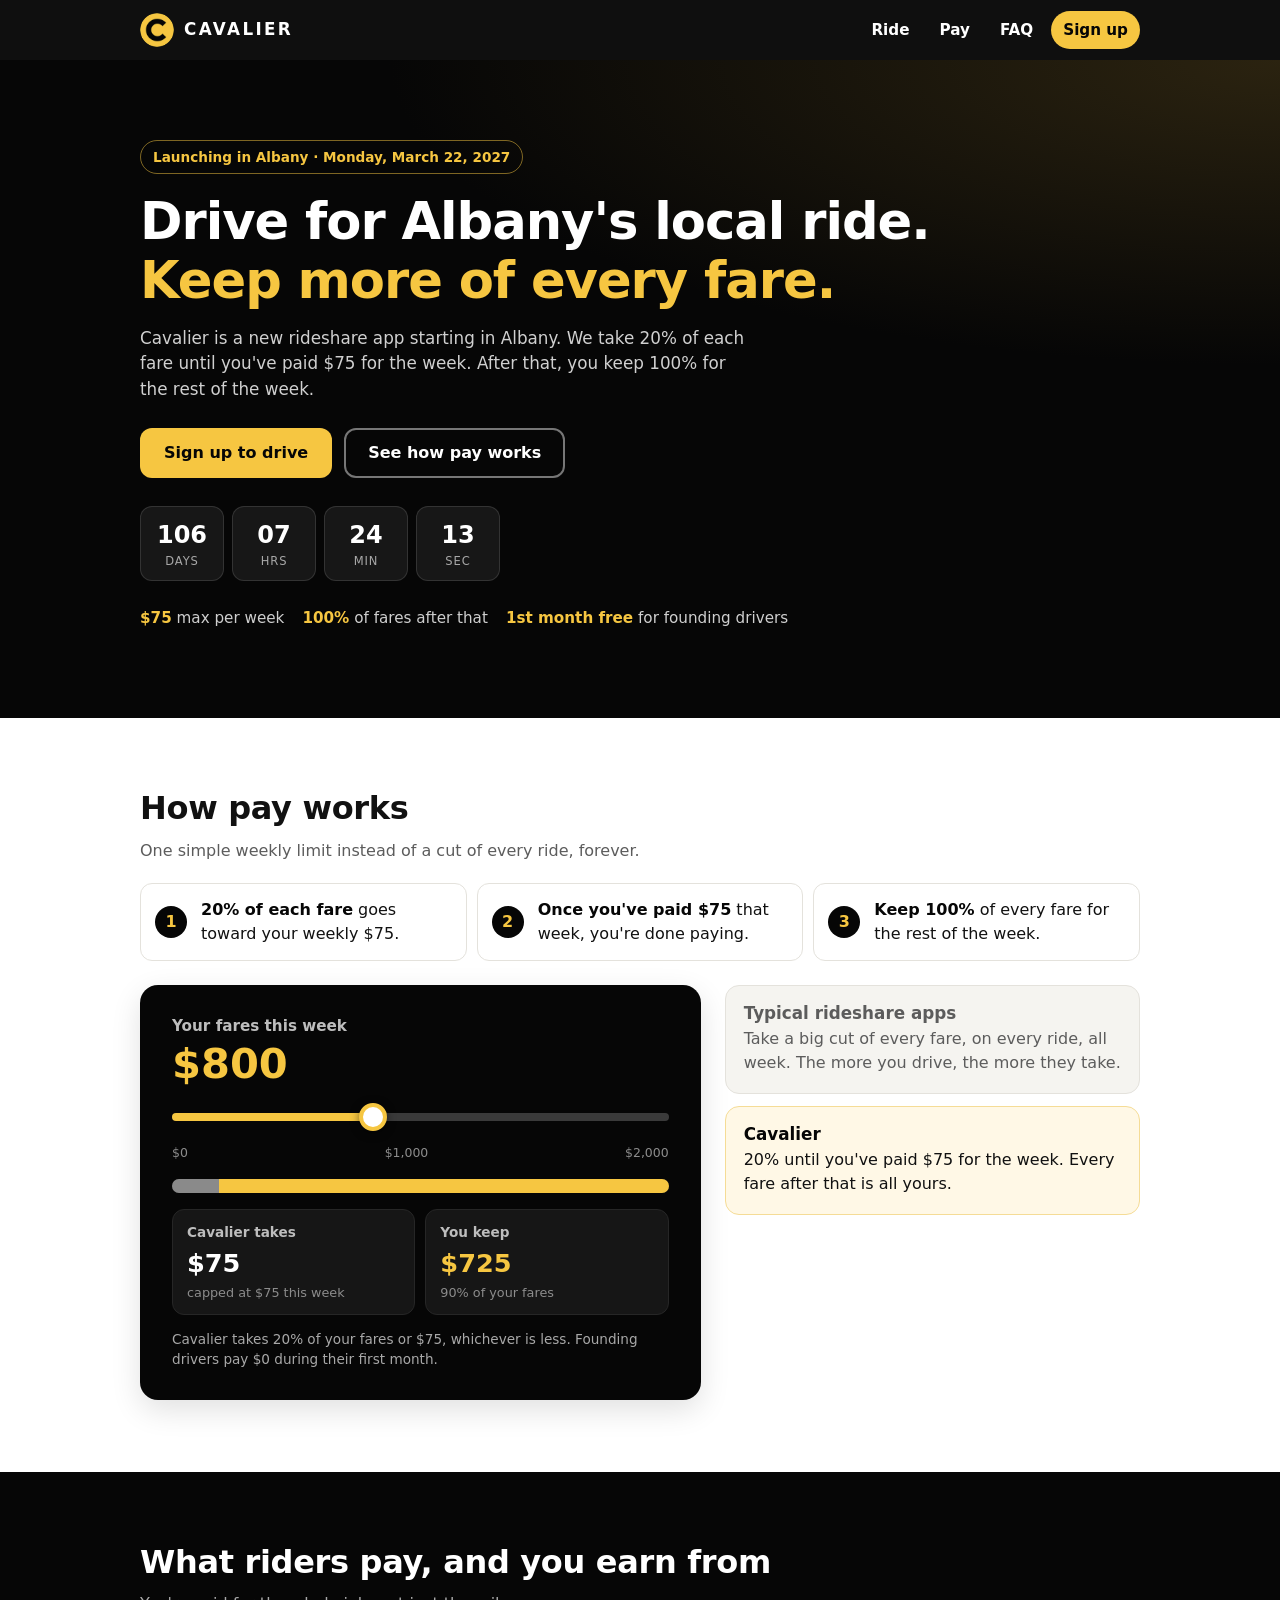
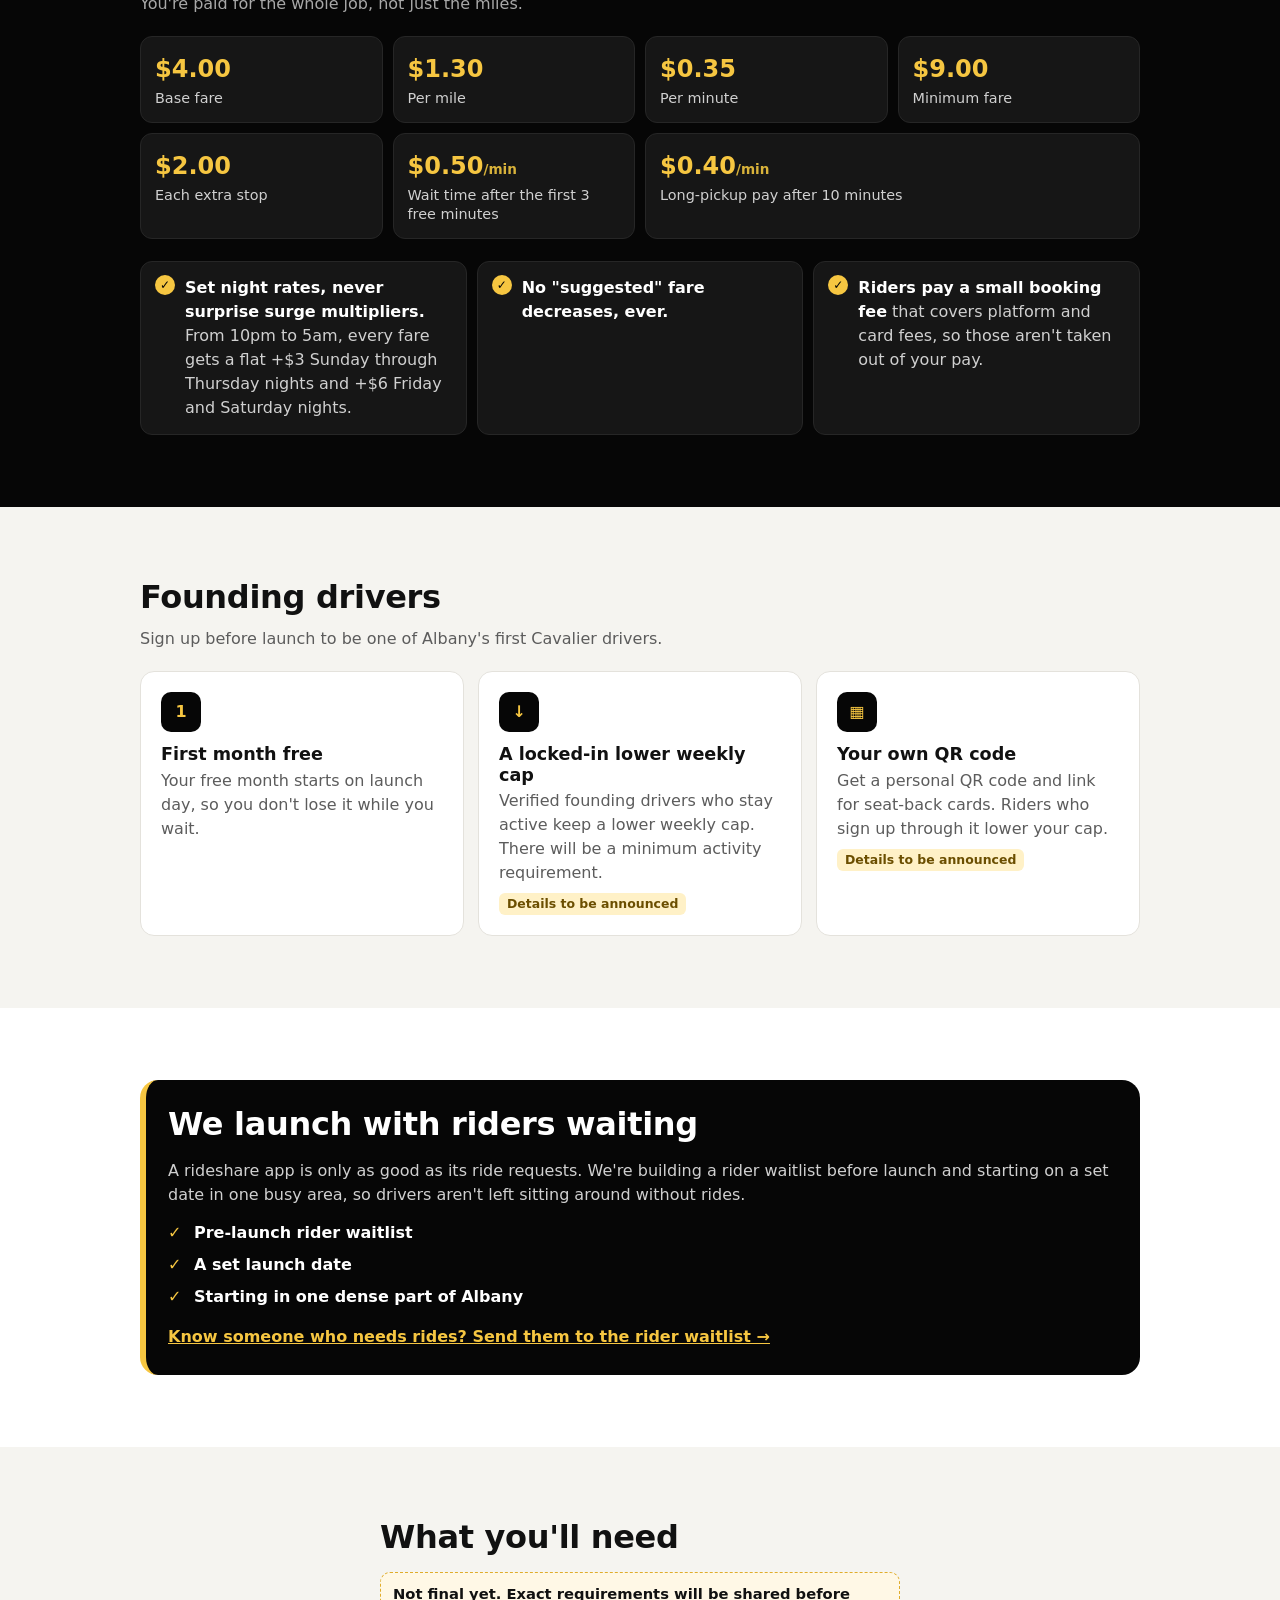
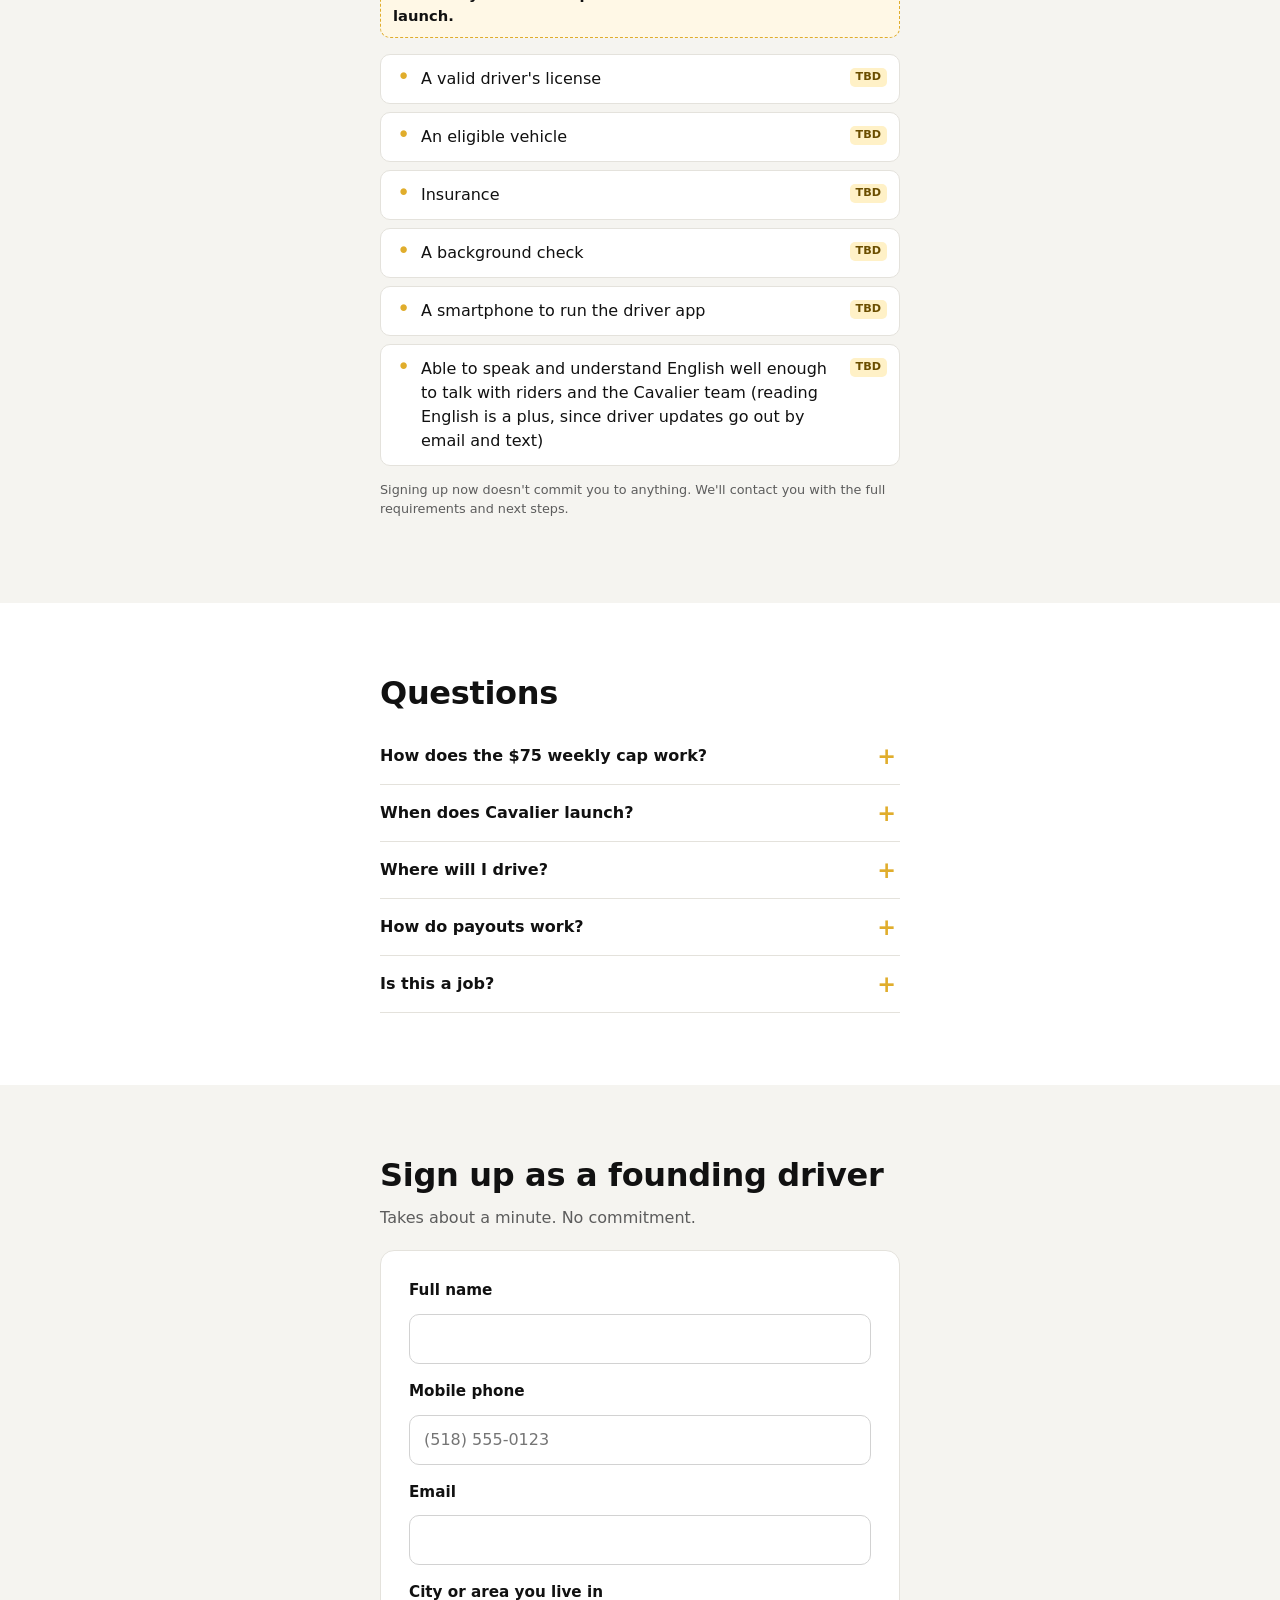
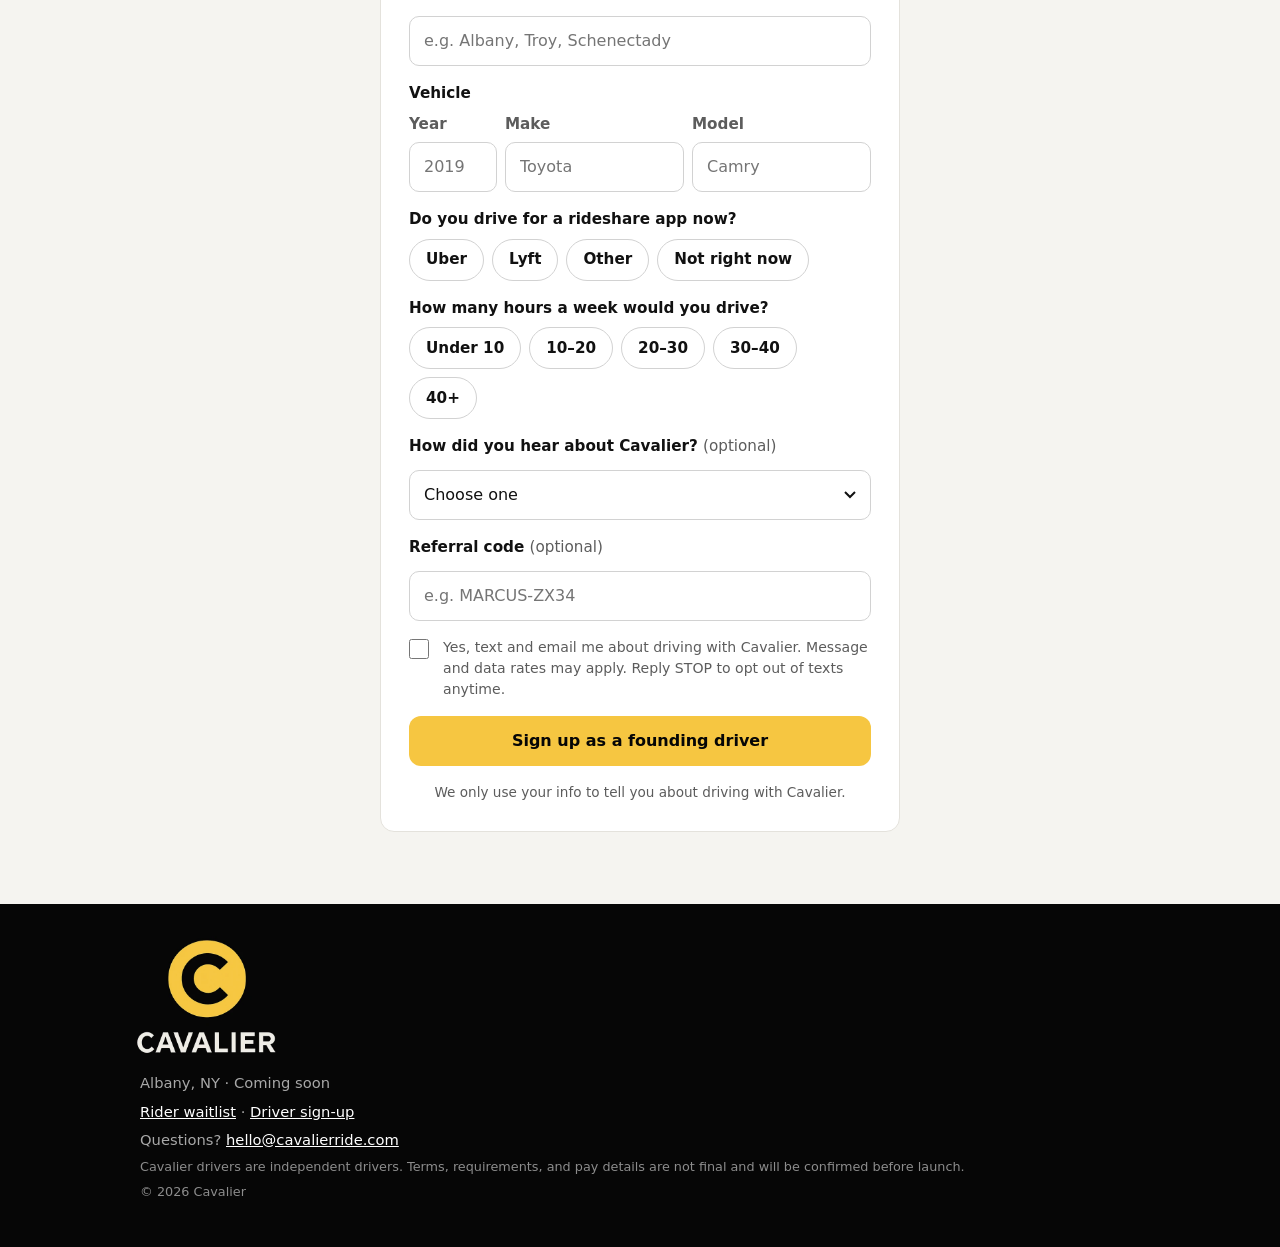
==== drive.html @ afb50284 "Add English communication requirement for drivers" ====
<!doctype html>
<html lang="en">
<head>
  <meta charset="utf-8">
  <meta name="viewport" content="width=device-width, initial-scale=1, viewport-fit=cover">
  <title>Drive for Cavalier — Albany's local ride</title>
  <meta name="description" content="Drive for Cavalier, a new local rideshare launching in Albany, NY. 20% of each fare until you've paid $75 for the week, then you keep 100%. Founding drivers get their first month free.">
  <meta name="theme-color" content="#060606">
  <meta property="og:title" content="Drive for Cavalier — keep more of every fare">
  <meta property="og:description" content="Albany's new local rideshare. 20% per fare until $75 for the week, then keep 100%. Founding drivers: first month free.">
  <meta property="og:type" content="website">
  <!-- Domain: cavalierride.com -->
  <meta property="og:image" content="https://cavalierride.com/assets/og-driver.jpg">
  <meta property="og:url" content="https://cavalierride.com/drive.html">
  <meta property="og:image:width" content="1200">
  <meta property="og:image:height" content="630">
  <meta property="og:image:alt" content="Drive for Cavalier. Keep more of every fare.">
  <meta name="twitter:card" content="summary_large_image">
  <link rel="icon" type="image/png" sizes="32x32" href="assets/favicon-32.png">
  <link rel="icon" type="image/png" sizes="192x192" href="assets/icon-192.png">
  <link rel="apple-touch-icon" sizes="180x180" href="assets/apple-touch-icon.png">
  <link rel="manifest" href="site.webmanifest">
  <link rel="stylesheet" href="css/styles.css">
</head>
<body class="driver-page">
  <header class="site-header">
    <div class="wrap header-inner">
      <a class="brand" href="#top" aria-label="Cavalier driver page, top"><img class="brand-logo" src="assets/mark-96.png" width="34" height="34" alt=""><span class="brand-name">Cavalier</span></a>
      <nav class="header-nav" aria-label="Main">
        <a href="./" class="nav-plain">Ride</a>
        <a href="#pay" class="nav-plain nav-wide">Pay</a>
        <a href="#faq" class="nav-plain nav-wide">FAQ</a>
        <a href="#signup" class="nav-cta">Sign up</a>
      </nav>
    </div>
  </header>

  <main id="top">
    <!-- HERO -->
    <section class="hero">
      <div class="wrap">
        <p class="pill" id="launch-pill">Launching in Albany, NY</p>
        <h1>Drive for Albany's local ride.<br><span class="accent">Keep more of every fare.</span></h1>
        <p class="lede">Cavalier is a new rideshare app starting in Albany. We take 20% of each fare until you've paid $75 for the week. After that, you keep 100% for the rest of the week.</p>
        <div class="hero-ctas">
          <a class="btn btn-primary" href="#signup">Sign up to drive</a>
          <a class="btn btn-ghost" href="#pay">See how pay works</a>
        </div>
        <div class="countdown" id="hero-countdown" hidden aria-live="off">
          <div><span data-cd="d">0</span><small>days</small></div>
          <div><span data-cd="h">0</span><small>hrs</small></div>
          <div><span data-cd="m">0</span><small>min</small></div>
          <div><span data-cd="s">0</span><small>sec</small></div>
        </div>
        <ul class="hero-points">
          <li><strong>$75</strong> max per week</li>
          <li><strong>100%</strong> of fares after that</li>
          <li><strong>1st month free</strong> for founding drivers</li>
        </ul>
      </div>
    </section>

    <!-- PAY -->
    <section class="section" id="pay" aria-labelledby="pay-title">
      <div class="wrap">
        <h2 id="pay-title">How pay works</h2>
        <p class="section-lede">One simple weekly limit instead of a cut of every ride, forever.</p>
        <ol class="steps">
          <li><span class="step-n">1</span><div><strong>20% of each fare</strong> goes toward your weekly $75.</div></li>
          <li><span class="step-n">2</span><div><strong>Once you've paid $75</strong> that week, you're done paying.</div></li>
          <li><span class="step-n">3</span><div><strong>Keep 100%</strong> of every fare for the rest of the week.</div></li>
        </ol>

        <div class="pay-grid">
        <div class="calc" id="calc">
          <label class="calc-label" for="calc-range">Your fares this week</label>
          <div class="calc-amount"><span id="calc-fares">$800</span></div>
          <input id="calc-range" class="calc-range" type="range" min="0" max="2000" step="25" value="800" aria-describedby="calc-out">
          <div class="calc-scale" aria-hidden="true"><span>$0</span><span>$1,000</span><span>$2,000</span></div>
          <div class="calc-bar" aria-hidden="true"><span class="calc-bar-fee" id="calc-bar-fee"></span><span class="calc-bar-keep" id="calc-bar-keep"></span></div>
          <dl class="calc-out" id="calc-out" aria-live="polite">
            <div><dt>Cavalier takes</dt><dd id="calc-fee">$75</dd><p class="calc-sub" id="calc-fee-note">capped at $75</p></div>
            <div class="calc-keep"><dt>You keep</dt><dd id="calc-keep">$725</dd><p class="calc-sub" id="calc-pct">91% of your fares</p></div>
          </dl>
          <p class="calc-note">Cavalier takes 20% of your fares or $75, whichever is less. Founding drivers pay $0 during their first month.</p>
        </div>

        <div class="contrast">
          <div class="contrast-col">
            <h3>Typical rideshare apps</h3>
            <p>Take a big cut of every fare, on every ride, all week. The more you drive, the more they take.</p>
          </div>
          <div class="contrast-col contrast-us">
            <h3>Cavalier</h3>
            <p>20% until you've paid $75 for the week. Every fare after that is all yours.</p>
          </div>
        </div>
        </div>
      </div>
    </section>

    <!-- RATE CARD -->
    <section class="section section-dark" id="rates" aria-labelledby="rates-title">
      <div class="wrap">
        <h2 id="rates-title">What riders pay, and you earn from</h2>
        <p class="section-lede">You're paid for the whole job, not just the miles.</p>
        <div class="rate-grid">
          <div class="rate"><span class="rate-val">$4.00</span><span class="rate-name">Base fare</span></div>
          <div class="rate"><span class="rate-val">$1.30</span><span class="rate-name">Per mile</span></div>
          <div class="rate"><span class="rate-val">$0.35</span><span class="rate-name">Per minute</span></div>
          <div class="rate"><span class="rate-val">$9.00</span><span class="rate-name">Minimum fare</span></div>
          <div class="rate"><span class="rate-val">$2.00</span><span class="rate-name">Each extra stop</span></div>
          <div class="rate"><span class="rate-val">$0.50<small>/min</small></span><span class="rate-name">Wait time after the first 3 free minutes</span></div>
          <div class="rate"><span class="rate-val">$0.40<small>/min</small></span><span class="rate-name">Long-pickup pay after 10 minutes</span></div>
        </div>
        <ul class="perks perks-dark">
          <li><strong>Set night rates, never surprise surge multipliers.</strong> From 10pm to 5am, every fare gets a flat +$3 Sunday through Thursday nights and +$6 Friday and Saturday nights.</li>
          <li><strong>No "suggested" fare decreases, ever.</strong></li>
          <li><strong>Riders pay a small booking fee</strong> that covers platform and card fees, so those aren't taken out of your pay.</li>
        </ul>
      </div>
    </section>

    <!-- FOUNDING DRIVERS -->
    <section class="section section-alt" id="founding" aria-labelledby="founding-title">
      <div class="wrap">
        <h2 id="founding-title">Founding drivers</h2>
        <p class="section-lede">Sign up before launch to be one of Albany's first Cavalier drivers.</p>
        <div class="cards">
          <article class="card">
            <div class="icon" aria-hidden="true">1</div>
            <h3>First month free</h3>
            <p>Your free month starts on launch day, so you don't lose it while you wait.</p>
          </article>
          <article class="card">
            <div class="icon" aria-hidden="true">↓</div>
            <h3>A locked-in lower weekly cap</h3>
            <p>Verified founding drivers who stay active keep a lower weekly cap. There will be a minimum activity requirement. <span class="tbd">Details to be announced</span></p>
          </article>
          <article class="card">
            <div class="icon" aria-hidden="true">▦</div>
            <h3>Your own QR code</h3>
            <p>Get a personal QR code and link for seat-back cards. Riders who sign up through it lower your cap. <span class="tbd">Details to be announced</span></p>
          </article>
        </div>
      </div>
    </section>

    <!-- RIDERS WAITING -->
    <section class="section" id="riders-waiting" aria-labelledby="waiting-title">
      <div class="wrap">
        <div class="promise">
          <h2 id="waiting-title">We launch with riders waiting</h2>
          <p>A rideshare app is only as good as its ride requests. We're building a rider waitlist before launch and starting on a set date in one busy area, so drivers aren't left sitting around without rides.</p>
          <ul class="promise-list">
            <li>Pre-launch rider waitlist</li>
            <li>A set launch date</li>
            <li>Starting in one dense part of Albany</li>
          </ul>
          <a class="text-link" href="./">Know someone who needs rides? Send them to the rider waitlist →</a>
        </div>
      </div>
    </section>

    <!-- REQUIREMENTS -->
    <section class="section section-alt" id="requirements" aria-labelledby="req-title">
      <div class="wrap narrow">
        <h2 id="req-title">What you'll need</h2>
        <p class="tbd-banner">Not final yet. Exact requirements will be shared before launch.</p>
        <ul class="req-list">
          <li>A valid driver's license</li>
          <li>An eligible vehicle</li>
          <li>Insurance</li>
          <li>A background check</li>
          <li>A smartphone to run the driver app</li>
          <li>Able to speak and understand English well enough to talk with riders and the Cavalier team (reading English is a plus, since driver updates go out by email and text)</li>
        </ul>
        <p class="fine">Signing up now doesn't commit you to anything. We'll contact you with the full requirements and next steps.</p>
      </div>
    </section>

    <!-- FAQ -->
    <section class="section" id="faq" aria-labelledby="faq-title">
      <div class="wrap narrow">
        <h2 id="faq-title">Questions</h2>
        <div class="faq">
          <details>
            <summary>How does the $75 weekly cap work?</summary>
            <p>Every week, 20% of each fare goes to Cavalier until the total reaches $75. After that you keep 100% of your fares for the rest of the week. If 20% of your fares comes to less than $75, you only pay that 20%. The count starts over each week.</p>
          </details>
          <details>
            <summary>When does Cavalier launch?</summary>
            <p id="faq-launch">We'll launch on a set date once the rider waitlist is ready. Everyone who signs up will hear about it first by text and email.</p>
          </details>
          <details>
            <summary>Where will I drive?</summary>
            <p>Albany first. We're starting in one dense area so riders get quick pickups and drivers stay busy, then growing from there.</p>
          </details>
          <details>
            <summary>How do payouts work?</summary>
            <p>Payouts will be weekly. Full details will be shared before launch.</p>
          </details>
          <details>
            <summary>Is this a job?</summary>
            <p>No. Cavalier drivers will be independent drivers, not employees on a schedule. The full driver terms will be shared before launch.</p>
          </details>
        </div>
      </div>
    </section>

    <!-- SIGN-UP -->
    <section class="section section-alt" id="signup" aria-labelledby="signup-title">
      <div class="wrap narrow">
        <h2 id="signup-title">Sign up as a founding driver</h2>
        <p class="section-lede">Takes about a minute. No commitment.</p>

        <div id="driver-panel">
          <form id="driver-form" class="form form-card" novalidate>
            <div class="field">
              <label for="d-name">Full name</label>
              <input id="d-name" name="name" type="text" autocomplete="name" required maxlength="80">
              <p class="error" id="d-name-err" aria-live="polite"></p>
            </div>
            <div class="field">
              <label for="d-phone">Mobile phone</label>
              <input id="d-phone" name="phone" type="tel" inputmode="tel" autocomplete="tel-national" placeholder="(518) 555-0123" required maxlength="20">
              <p class="error" id="d-phone-err" aria-live="polite"></p>
            </div>
            <div class="field">
              <label for="d-email">Email</label>
              <input id="d-email" name="email" type="email" autocomplete="email" required maxlength="120">
              <p class="error" id="d-email-err" aria-live="polite"></p>
            </div>
            <div class="field">
              <label for="d-area">City or area you live in</label>
              <input id="d-area" name="area" type="text" autocomplete="address-level2" placeholder="e.g. Albany, Troy, Schenectady" required maxlength="60">
              <p class="error" id="d-area-err" aria-live="polite"></p>
            </div>
            <fieldset class="field">
              <legend>Vehicle</legend>
              <div class="vehicle-row">
                <div><label class="sub-label" for="d-year">Year</label><input id="d-year" name="vehicleYear" type="number" inputmode="numeric" placeholder="2019" required></div>
                <div><label class="sub-label" for="d-make">Make</label><input id="d-make" name="vehicleMake" type="text" placeholder="Toyota" required maxlength="30"></div>
                <div><label class="sub-label" for="d-model">Model</label><input id="d-model" name="vehicleModel" type="text" placeholder="Camry" required maxlength="40"></div>
              </div>
              <p class="error" id="d-year-err" aria-live="polite"></p>
              <p class="error" id="d-make-err" aria-live="polite"></p>
              <p class="error" id="d-model-err" aria-live="polite"></p>
            </fieldset>
            <fieldset class="field">
              <legend>Do you drive for a rideshare app now?</legend>
              <div class="chips">
                <label class="chip"><input type="checkbox" name="currentlyDrives" value="Uber"><span>Uber</span></label>
                <label class="chip"><input type="checkbox" name="currentlyDrives" value="Lyft"><span>Lyft</span></label>
                <label class="chip"><input type="checkbox" name="currentlyDrives" value="Other"><span>Other</span></label>
                <label class="chip"><input type="checkbox" name="currentlyDrives" value="None"><span>Not right now</span></label>
              </div>
              <p class="error" id="d-drives-err" aria-live="polite"></p>
            </fieldset>
            <fieldset class="field">
              <legend>How many hours a week would you drive?</legend>
              <div class="chips">
                <label class="chip"><input type="radio" name="hoursPerWeek" value="Under 10"><span>Under 10</span></label>
                <label class="chip"><input type="radio" name="hoursPerWeek" value="10-20"><span>10–20</span></label>
                <label class="chip"><input type="radio" name="hoursPerWeek" value="20-30"><span>20–30</span></label>
                <label class="chip"><input type="radio" name="hoursPerWeek" value="30-40"><span>30–40</span></label>
                <label class="chip"><input type="radio" name="hoursPerWeek" value="40+"><span>40+</span></label>
              </div>
              <p class="error" id="d-hours-err" aria-live="polite"></p>
            </fieldset>
            <div class="field">
              <label for="d-heard">How did you hear about Cavalier? <span class="opt">(optional)</span></label>
              <select id="d-heard" name="heardAbout">
                <option value="">Choose one</option>
                <option>Facebook group</option>
                <option>Facebook post or ad</option>
                <option>Another driver</option>
                <option>Friend or family</option>
                <option>Flyer or seat-back card</option>
                <option>Other</option>
              </select>
            </div>
            <div class="field">
              <label for="d-ref">Referral code <span class="opt">(optional)</span></label>
              <input id="d-ref" name="refCode" type="text" autocapitalize="characters" autocomplete="off" placeholder="e.g. MARCUS-ZX34" maxlength="20">
            </div>
            <div class="check">
              <input id="d-optin" name="optIn" type="checkbox">
              <label for="d-optin">Yes, text and email me about driving with Cavalier. Message and data rates may apply. Reply STOP to opt out of texts anytime.</label>
            </div>
            <div class="hp" aria-hidden="true"><label for="d-web">Leave blank</label><input id="d-web" name="website" type="text" tabindex="-1" autocomplete="off"></div>
            <button class="btn btn-primary btn-block" type="submit">Sign up as a founding driver</button>
            <p class="form-status" aria-live="polite"></p>
            <p class="privacy">We only use your info to tell you about driving with Cavalier.</p>
          </form>
        </div>

        <!-- THANK YOU -->
        <div id="thanks" class="thanks" hidden tabindex="-1" aria-live="polite">
          <div class="check-badge" aria-hidden="true">✓</div>
          <h3 id="thanks-title">You're on the list!</h3>
          <p id="thanks-msg"></p>
          <div class="countdown countdown-lg" id="thanks-countdown" hidden>
            <div><span data-cd="d">0</span><small>days</small></div>
            <div><span data-cd="h">0</span><small>hrs</small></div>
            <div><span data-cd="m">0</span><small>min</small></div>
            <div><span data-cd="s">0</span><small>sec</small></div>
          </div>
          <p class="launch-line" id="thanks-launch"></p>
          <div class="store-btns" id="store-btns" hidden></div>

          <div class="referral" id="referral">
            <h4>Your rider referral code</h4>
            <p class="ref-code" id="my-ref-code"></p>
            <div class="qr" id="qr" role="img" aria-label="QR code for your referral link"></div>
            <div class="ref-link-row">
              <input id="my-ref-link" type="text" readonly aria-label="Your referral link">
              <button class="btn btn-small" type="button" id="copy-link">Copy</button>
            </div>
            <div class="ref-actions">
              <button class="btn btn-ghost btn-small" type="button" id="share-link">Share</button>
              <a class="btn btn-ghost btn-small" id="download-qr" download="cavalier-referral-qr.svg">Download QR</a>
            </div>
            <a class="btn btn-primary btn-small print-cards-btn" id="print-cards" href="print.html">Print seat-back cards</a>
            <p class="fine">Riders who join the waitlist with your link or QR code are credited to you. This is the code for your seat-back card. Use <strong>Print seat-back cards</strong> to make print-ready cards with your QR code, or screenshot this and save your link.</p>
            <p class="fine"><button class="btn-inline" type="button" id="share-driver">Know another driver? Share this page with them.</button></p>
          </div>

          <button class="btn btn-link" type="button" id="another">Sign up another driver</button>
        </div>
      </div>
    </section>
  </main>

  <footer class="site-footer">
    <div class="wrap">
      <img class="footer-logo" src="assets/cavalier-logo-452.webp" width="150" height="123" alt="Cavalier" loading="lazy">
      <p>Albany, NY · Coming soon</p>
      <p><a href="./">Rider waitlist</a> · <a href="#signup">Driver sign-up</a></p>
      <p id="footer-contact" hidden></p>
      <p class="fine">Cavalier drivers are independent drivers. Terms, requirements, and pay details are not final and will be confirmed before launch.</p>
      <p class="fine">© <span id="year"></span> Cavalier</p>
    </div>
  </footer>

  <script src="js/config.js"></script>
  <script src="js/vendor/qrcode.js"></script>
  <script src="js/driver.js"></script>
</body>
</html>
---- css/styles.css ----
:root{
  --black:#060606; --black-2:#161616; --ink:#111111; --muted:#5c5c5c;
  --gold:#f6c641; --gold-2:#e0ad2c; --bg:#ffffff; --bg-alt:#f5f4f0;
  --line:#e4e2dc; --err:#b42318; --ok:#1a7f4b; --radius:14px;
  --shadow:0 10px 30px rgba(0,0,0,.12);
  --font:system-ui,-apple-system,"Segoe UI",Roboto,"Helvetica Neue",Arial,sans-serif;
}
*{box-sizing:border-box}
[hidden]{display:none!important}
section[id],#thanks{scroll-margin-top:72px}
html{scroll-behavior:smooth;scroll-padding-top:76px;-webkit-text-size-adjust:100%}
body{margin:0;font-family:var(--font);color:var(--ink);background:var(--bg);line-height:1.5;font-size:16px}
img,svg{max-width:100%;display:block}
.wrap{width:100%;max-width:1040px;margin:0 auto;padding:0 20px}
.narrow{max-width:560px}
h1,h2,h3,h4{line-height:1.15;margin:0 0 .5em}
h2{font-size:1.6rem;letter-spacing:-.01em}
a{color:inherit}
:focus-visible{outline:3px solid var(--gold);outline-offset:2px;border-radius:6px}

/* Header */
.site-header{position:sticky;top:0;z-index:10;background:rgba(6,6,6,.96);backdrop-filter:saturate(1.4) blur(8px);color:#fff}
.header-inner{display:flex;align-items:center;justify-content:space-between;height:60px}
.brand{display:inline-flex;align-items:center;gap:10px;font-weight:800;font-size:1.2rem;text-decoration:none;letter-spacing:.01em}
.brand-logo{width:34px;height:34px;border-radius:50%}
.brand-name{text-transform:uppercase;letter-spacing:.14em;font-size:1.05rem}
.header-nav{display:flex;gap:6px}
.header-nav a{text-decoration:none;padding:8px 12px;border-radius:999px;font-weight:600;font-size:.95rem}
.nav-cta{background:var(--gold);color:var(--black)}

/* Hero */
.hero{background:radial-gradient(120% 80% at 100% 0%,#2b2310 0%,var(--black) 58%);color:#fff;padding:48px 0 56px}
.pill{display:inline-block;margin:0 0 18px;padding:6px 12px;border:1px solid rgba(246,198,65,.5);color:var(--gold);border-radius:999px;font-size:.85rem;font-weight:600}
.hero h1{font-size:2.15rem;letter-spacing:-.02em;margin-bottom:16px}
.accent{color:var(--gold)}
.hero-savings{color:var(--gold);font-weight:700;font-size:1.2rem;margin:-6px 0 14px}
@media (min-width:720px){.hero-savings{font-size:1.45rem}}
.lede{color:#d0d0d0;font-size:1.05rem;max-width:36em;margin:0 0 26px}
.hero-ctas{display:flex;flex-direction:column;gap:12px}

/* Buttons */
.btn{display:inline-flex;align-items:center;justify-content:center;gap:8px;min-height:50px;padding:0 22px;border-radius:12px;border:2px solid transparent;font:inherit;font-weight:700;font-size:1rem;text-decoration:none;cursor:pointer;transition:transform .05s,background .15s}
.btn:active{transform:translateY(1px)}
.btn-primary{background:var(--gold);color:var(--black)}
.btn-primary:hover{background:var(--gold-2)}
.btn-primary[disabled]{opacity:.6;cursor:wait}
.btn-ghost{background:transparent;border-color:currentColor;color:inherit}
.hero .btn-ghost{color:#fff;border-color:rgba(255,255,255,.45)}
.btn-block{width:100%}
.btn-small{min-height:42px;padding:0 16px;font-size:.95rem}
.btn-link{background:none;border:0;color:var(--muted);text-decoration:underline;font-weight:600;margin-top:18px;min-height:44px}

/* Countdown */
.countdown{display:grid;grid-template-columns:repeat(4,1fr);gap:8px;margin-top:28px;max-width:360px}
.countdown div{background:rgba(255,255,255,.07);border:1px solid rgba(255,255,255,.12);border-radius:12px;padding:10px 4px;text-align:center}
.countdown span{display:block;font-size:1.5rem;font-weight:800;font-variant-numeric:tabular-nums}
.countdown small{display:block;color:#a8a8a8;font-size:.72rem;text-transform:uppercase;letter-spacing:.08em}
.countdown-lg{margin:20px auto 6px}
.countdown-lg div{background:var(--black);border-color:var(--black)}
.countdown-lg span{color:var(--gold)}

/* Sections */
.section{padding:48px 0}
.section-alt{background:var(--bg-alt)}
.section-lede{color:var(--muted);margin:-4px 0 20px}
.cards{display:grid;gap:14px;margin-top:20px}
.card{background:#fff;border:1px solid var(--line);border-radius:var(--radius);padding:20px}
.card h3{font-size:1.1rem;margin-bottom:4px}
.card p{margin:0;color:var(--muted)}
.icon{width:40px;height:40px;border-radius:10px;background:var(--black);color:var(--gold);display:grid;place-items:center;font-weight:800;margin-bottom:12px}
.perks{list-style:none;padding:0;margin:0 0 24px;display:grid;gap:10px}
.perks li{position:relative;background:#fff;border:1px solid var(--line);border-radius:12px;padding:14px 14px 14px 44px}
.perks li::before{content:"✓";position:absolute;left:14px;top:13px;width:20px;height:20px;border-radius:50%;background:var(--gold);color:var(--black);font-weight:800;font-size:.75rem;display:grid;place-items:center}
.perks strong{color:var(--black)}

/* Tabs */
.tabs{display:grid;grid-template-columns:1fr 1fr;background:var(--bg-alt);border-radius:12px;padding:4px;margin:16px 0 18px}
.tabs button{font:inherit;font-weight:700;border:0;background:transparent;color:var(--muted);min-height:46px;border-radius:9px;cursor:pointer}
.tabs button[aria-selected="true"]{background:var(--black);color:#fff;box-shadow:var(--shadow)}
.ref-note{background:#fff8e6;border:1px solid #f5dc96;border-radius:10px;padding:10px 12px;font-size:.92rem;margin:0 0 14px}

/* Forms */
.form{display:grid;gap:16px}
.field{display:grid;gap:6px;border:0;margin:0;padding:0;min-width:0}
.field label,.field legend{font-weight:600;font-size:.95rem;padding:0;margin-bottom:6px}
.field legend{margin-bottom:8px}
.opt{color:var(--muted);font-weight:400}
input[type=text],input[type=tel],input[type=email],input[type=number]{width:100%;min-height:50px;padding:12px 14px;font:inherit;font-size:16px;color:var(--ink);background:#fff;border:1.5px solid #d2d2d2;border-radius:10px;-webkit-appearance:none;appearance:none}
input[type=number]{-moz-appearance:textfield}
input::-webkit-outer-spin-button,input::-webkit-inner-spin-button{-webkit-appearance:none;margin:0}
input:focus{border-color:var(--black);outline:none;box-shadow:0 0 0 3px rgba(246,198,65,.45)}
input[aria-invalid="true"]{border-color:var(--err)}
.error{margin:0;color:var(--err);font-size:.85rem;min-height:0}
.error:empty{display:none}
.check{display:grid;grid-template-columns:24px 1fr;gap:10px;align-items:start;font-size:.88rem;color:var(--muted)}
.check input{width:20px;height:20px;margin:2px 0 0;accent-color:var(--black)}
.chips{display:flex;flex-wrap:wrap;gap:8px}
.chip{position:relative;cursor:pointer;margin:0!important}
.chip input{position:absolute;opacity:0;width:1px;height:1px}
.chip span{display:inline-flex;align-items:center;min-height:42px;padding:0 16px;border:1.5px solid #d2d2d2;border-radius:999px;font-weight:600;font-size:.95rem;background:#fff}
.chip input:checked+span{background:var(--black);border-color:var(--black);color:#fff}
.chip input:focus-visible+span{outline:3px solid var(--gold);outline-offset:2px}
.hp{position:absolute;left:-9999px;width:1px;height:1px;overflow:hidden}
.form-status{margin:0;font-size:.9rem;color:var(--err);text-align:center}
.form-status:empty{display:none}
.privacy{margin:0;text-align:center;color:var(--muted);font-size:.85rem}

/* Thank you */
.thanks{text-align:center;background:#fff;border:1px solid var(--line);border-radius:var(--radius);box-shadow:var(--shadow);padding:28px 20px;outline:none}
.check-badge{width:56px;height:56px;border-radius:50%;background:var(--gold);color:var(--black);font-size:1.7rem;font-weight:800;display:grid;place-items:center;margin:0 auto 14px}
.thanks h3{font-size:1.45rem}
.thanks p{color:var(--muted);margin:0 0 6px}
.launch-line{font-weight:600;color:var(--black)!important}
.launch-line:empty{display:none}
.store-btns{display:grid;gap:10px;margin-top:18px}
.store-btns .btn{background:var(--black);color:#fff}
.referral{margin-top:22px;padding-top:22px;border-top:1px dashed var(--line)}
.referral h4{font-size:1rem;color:var(--muted);font-weight:600;margin-bottom:4px}
.ref-code{font-size:1.6rem;font-weight:800;letter-spacing:.06em;color:var(--black)!important;font-variant-numeric:tabular-nums;margin-bottom:12px!important}
.qr{width:200px;height:200px;margin:0 auto 14px;padding:10px;background:#fff;border:1px solid var(--line);border-radius:12px}
.qr svg{width:100%;height:100%}
.ref-link-row{display:grid;grid-template-columns:1fr auto;gap:8px}
.ref-link-row input{min-height:42px;font-size:14px;padding:8px 10px;color:var(--muted)}
.ref-link-row .btn{background:var(--black);color:#fff}
.ref-actions{display:flex;gap:8px;justify-content:center;margin-top:10px;color:var(--black)}
.fine{font-size:.8rem;color:var(--muted)}
.print-cards-btn{margin-top:10px}
.referral .fine{margin-top:12px}

/* Footer */
.site-footer{background:var(--black);color:#a8a8a8;padding:32px 0 40px;font-size:.92rem}
.site-footer p{margin:0 0 6px}
.footer-logo{width:150px;height:auto;margin:0 0 14px -8px}
.site-footer a{color:#fff}

/* Larger screens */
@media (min-width:720px){
  .hero{padding:80px 0 88px}
  .hero h1{font-size:3.2rem}
  .hero-ctas{flex-direction:row}
  .cards{grid-template-columns:repeat(3,1fr)}
  .perks{grid-template-columns:1fr 1fr}
  .section{padding:72px 0}
  h2{font-size:2rem}
  .store-btns{grid-template-columns:1fr 1fr}
}
@media (prefers-reduced-motion:reduce){html{scroll-behavior:auto}*{transition:none!important}}
.site-footer .fine{color:#8c8c8c}

/* ===== Driver page (drive.html) — new classes only; rider page unaffected ===== */
.nav-plain{color:#fff}
.nav-wide{display:none}
.hero-points{list-style:none;padding:0;margin:26px 0 0;display:flex;flex-wrap:wrap;gap:8px 18px;color:#cfcfcf;font-size:.95rem}
.hero-points strong{color:var(--gold)}
.steps{list-style:none;padding:0;margin:0 0 24px;display:grid;gap:10px}
.steps li{display:flex;gap:14px;align-items:center;background:#fff;border:1px solid var(--line);border-radius:12px;padding:14px}
.step-n{flex:none;width:32px;height:32px;border-radius:50%;background:var(--black);color:var(--gold);font-weight:800;display:grid;place-items:center}
.steps strong{color:var(--black)}

.calc{background:var(--black);color:#fff;border-radius:18px;padding:22px 20px;box-shadow:var(--shadow)}
.calc-label{display:block;color:#bdbdbd;font-weight:600;font-size:.95rem}
.calc-amount{font-size:2.6rem;font-weight:800;color:var(--gold);font-variant-numeric:tabular-nums;line-height:1.1;margin:4px 0 12px}
.calc-range{--fill:40%;width:100%;height:36px;margin:0;background:transparent;-webkit-appearance:none;appearance:none;cursor:pointer}
.calc-range::-webkit-slider-runnable-track{height:8px;border-radius:99px;background:linear-gradient(to right,var(--gold) var(--fill),#3a3a3a var(--fill))}
.calc-range::-moz-range-track{height:8px;border-radius:99px;background:#3a3a3a}
.calc-range::-moz-range-progress{height:8px;border-radius:99px;background:var(--gold)}
.calc-range::-webkit-slider-thumb{-webkit-appearance:none;width:28px;height:28px;margin-top:-10px;border-radius:50%;background:#fff;border:4px solid var(--gold);box-shadow:0 2px 8px rgba(0,0,0,.5)}
.calc-range::-moz-range-thumb{width:20px;height:20px;border-radius:50%;background:#fff;border:4px solid var(--gold)}
.calc-range:focus-visible{outline:3px solid var(--gold);outline-offset:4px}
.calc-scale{display:flex;justify-content:space-between;color:#8c8c8c;font-size:.78rem;margin:2px 0 16px}
.calc-bar{display:flex;height:14px;border-radius:99px;overflow:hidden;background:#2a2a2a;margin-bottom:16px}
.calc-bar-fee{background:#8a8a8a;transition:width .15s}
.calc-bar-keep{background:var(--gold);transition:width .15s}
.calc-out{display:grid;grid-template-columns:1fr 1fr;gap:10px;margin:0}
.calc-out>div{background:var(--black-2);border:1px solid #262626;border-radius:12px;padding:12px 14px}
.calc-out dt{color:#bdbdbd;font-size:.85rem;font-weight:600}
.calc-out dd{margin:2px 0 0;font-size:1.6rem;font-weight:800;font-variant-numeric:tabular-nums}
.calc-keep dd{color:var(--gold)}
.calc-sub{margin:0;color:#8c8c8c;font-size:.8rem}
.calc-note{margin:14px 0 0;color:#a8a8a8;font-size:.85rem}

.contrast{display:grid;gap:12px;margin-top:20px}
.contrast-col{border:1px solid var(--line);border-radius:var(--radius);padding:18px;background:var(--bg-alt)}
.contrast-col h3{font-size:1.05rem;margin-bottom:4px;color:var(--muted)}
.contrast-col p{margin:0;color:var(--muted)}
.contrast-us{background:#fff8e6;border-color:#f5dc96}
.contrast-us h3{color:var(--black)}
.contrast-us p{color:var(--ink)}

.section-dark{background:var(--black);color:#fff}
.section-dark .section-lede{color:#a8a8a8}
.rate-grid{display:grid;grid-template-columns:1fr 1fr;gap:10px;margin:20px 0 22px}
.rate{background:var(--black-2);border:1px solid #262626;border-radius:12px;padding:14px;display:flex;flex-direction:column;gap:2px}
.rate:last-child{grid-column:span 2}
.rate-val{font-size:1.5rem;font-weight:800;color:var(--gold);font-variant-numeric:tabular-nums}
.rate-val small{font-size:.85rem;color:#d8b23a;font-weight:700}
.rate-name{color:#d0d0d0;font-size:.9rem;line-height:1.3}
.perks-dark{margin:0}
.perks-dark li{background:var(--black-2);border-color:#262626;color:#d0d0d0}
.perks-dark strong{color:#fff}

.tbd{display:block;width:max-content;max-width:100%;margin-top:8px;padding:2px 8px;border-radius:6px;background:#fff1c7;color:#6b4e00;font-size:.78rem;font-weight:700}
.tbd-banner{background:#fff8e6;border:1px dashed #e0ad2c;border-radius:10px;padding:10px 12px;font-size:.92rem;font-weight:600;margin:0 0 16px}
.promise{background:var(--black);color:#fff;border-radius:18px;padding:26px 22px;border-left:6px solid var(--gold)}
.promise p{color:#d0d0d0;margin:0 0 14px}
.promise-list{list-style:none;padding:0;margin:0 0 16px;display:grid;gap:8px}
.promise-list li{padding-left:26px;position:relative;font-weight:600}
.promise-list li::before{content:"✓";position:absolute;left:0;color:var(--gold);font-weight:800}
.text-link{color:var(--gold)!important;font-weight:600}
.req-list{list-style:none;padding:0;margin:0 0 14px;display:grid;gap:8px}
.req-list li{background:#fff;border:1px solid var(--line);border-radius:10px;padding:12px 58px 12px 40px;position:relative}
.req-list li::before{content:"•";position:absolute;left:16px;top:8px;color:var(--gold-2);font-size:1.4rem;line-height:1.2}
.req-list li::after{content:"TBD";position:absolute;right:12px;top:13px;font-size:.7rem;font-weight:800;color:#6b4e00;background:#fff1c7;border-radius:5px;padding:1px 6px}

.faq details{border-bottom:1px solid var(--line)}
.faq summary{list-style:none;cursor:pointer;padding:16px 36px 16px 0;font-weight:700;position:relative;min-height:44px}
.faq summary::-webkit-details-marker{display:none}
.faq summary::after{content:"+";position:absolute;right:4px;top:12px;font-size:1.4rem;color:var(--gold-2);font-weight:700}
.faq details[open] summary::after{content:"–"}
.faq details p{margin:0 0 16px;color:var(--muted)}

.form-card{background:#fff;border:1px solid var(--line);border-radius:var(--radius);padding:20px}
.vehicle-row{display:grid;grid-template-columns:5.5rem 1fr 1fr;gap:8px}
.sub-label{display:block;font-size:.82rem;color:var(--muted);font-weight:600;margin-bottom:4px}
select{width:100%;min-height:50px;padding:12px 14px;font:inherit;font-size:16px;color:var(--ink);background:#fff url("data:image/svg+xml,%3Csvg xmlns='http://www.w3.org/2000/svg' width='12' height='8'%3E%3Cpath d='M1 1l5 5 5-5' fill='none' stroke='%23111' stroke-width='2'/%3E%3C/svg%3E") no-repeat right 14px center;border:1.5px solid #d2d2d2;border-radius:10px;-webkit-appearance:none;appearance:none}
select:focus{border-color:var(--black);outline:none;box-shadow:0 0 0 3px rgba(246,198,65,.45)}
.btn-inline{background:none;border:0;padding:0;font:inherit;color:var(--black);text-decoration:underline;font-weight:600;cursor:pointer}
.driver-link-note{margin:10px 0 0;font-size:.92rem}
.driver-link-note a{font-weight:700}

@media (min-width:720px){
  .nav-wide{display:inline-block}
  .steps{grid-template-columns:repeat(3,1fr)}
  .calc{padding:30px 32px}
  .pay-grid{display:grid;grid-template-columns:1.35fr 1fr;gap:24px;align-items:start}
  .pay-grid .contrast{margin-top:0}
  .rate-grid{grid-template-columns:repeat(4,1fr)}
  .perks-dark{grid-template-columns:repeat(3,1fr)}
  .form-card{padding:28px}
}
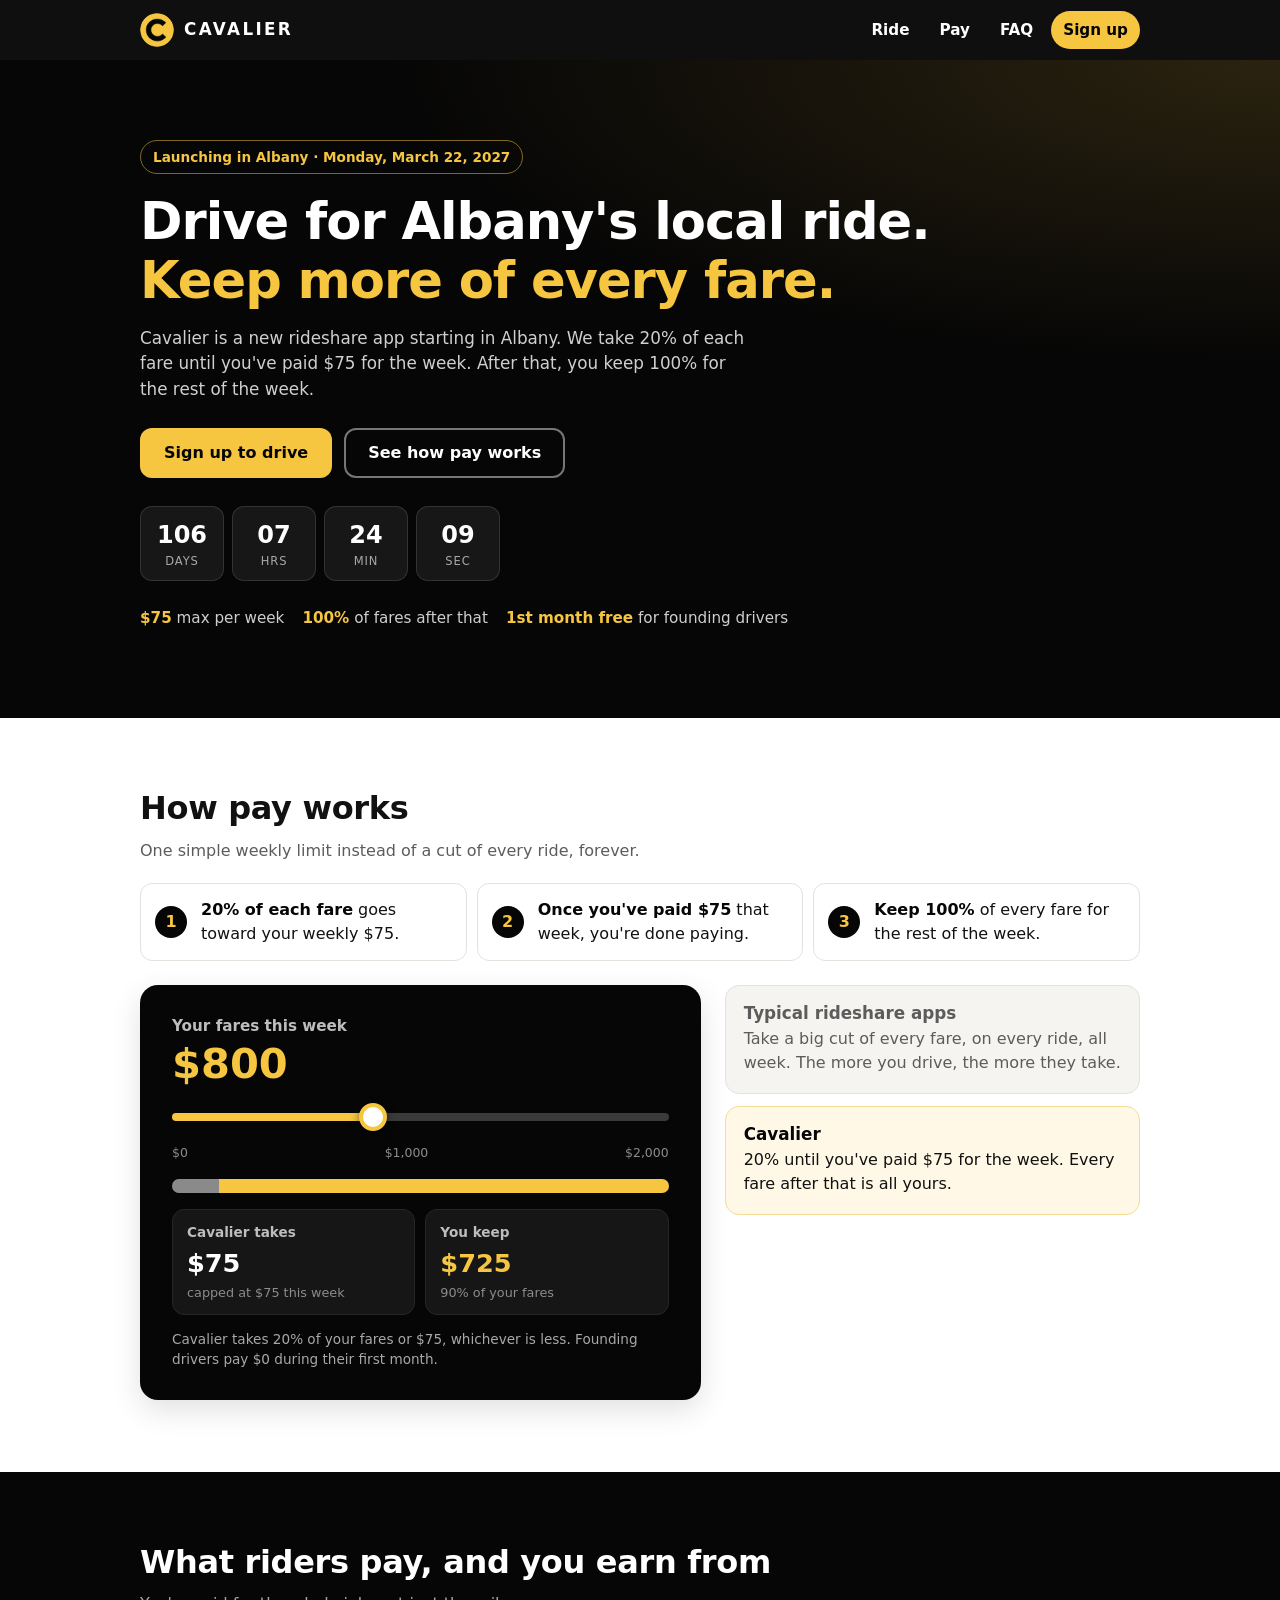
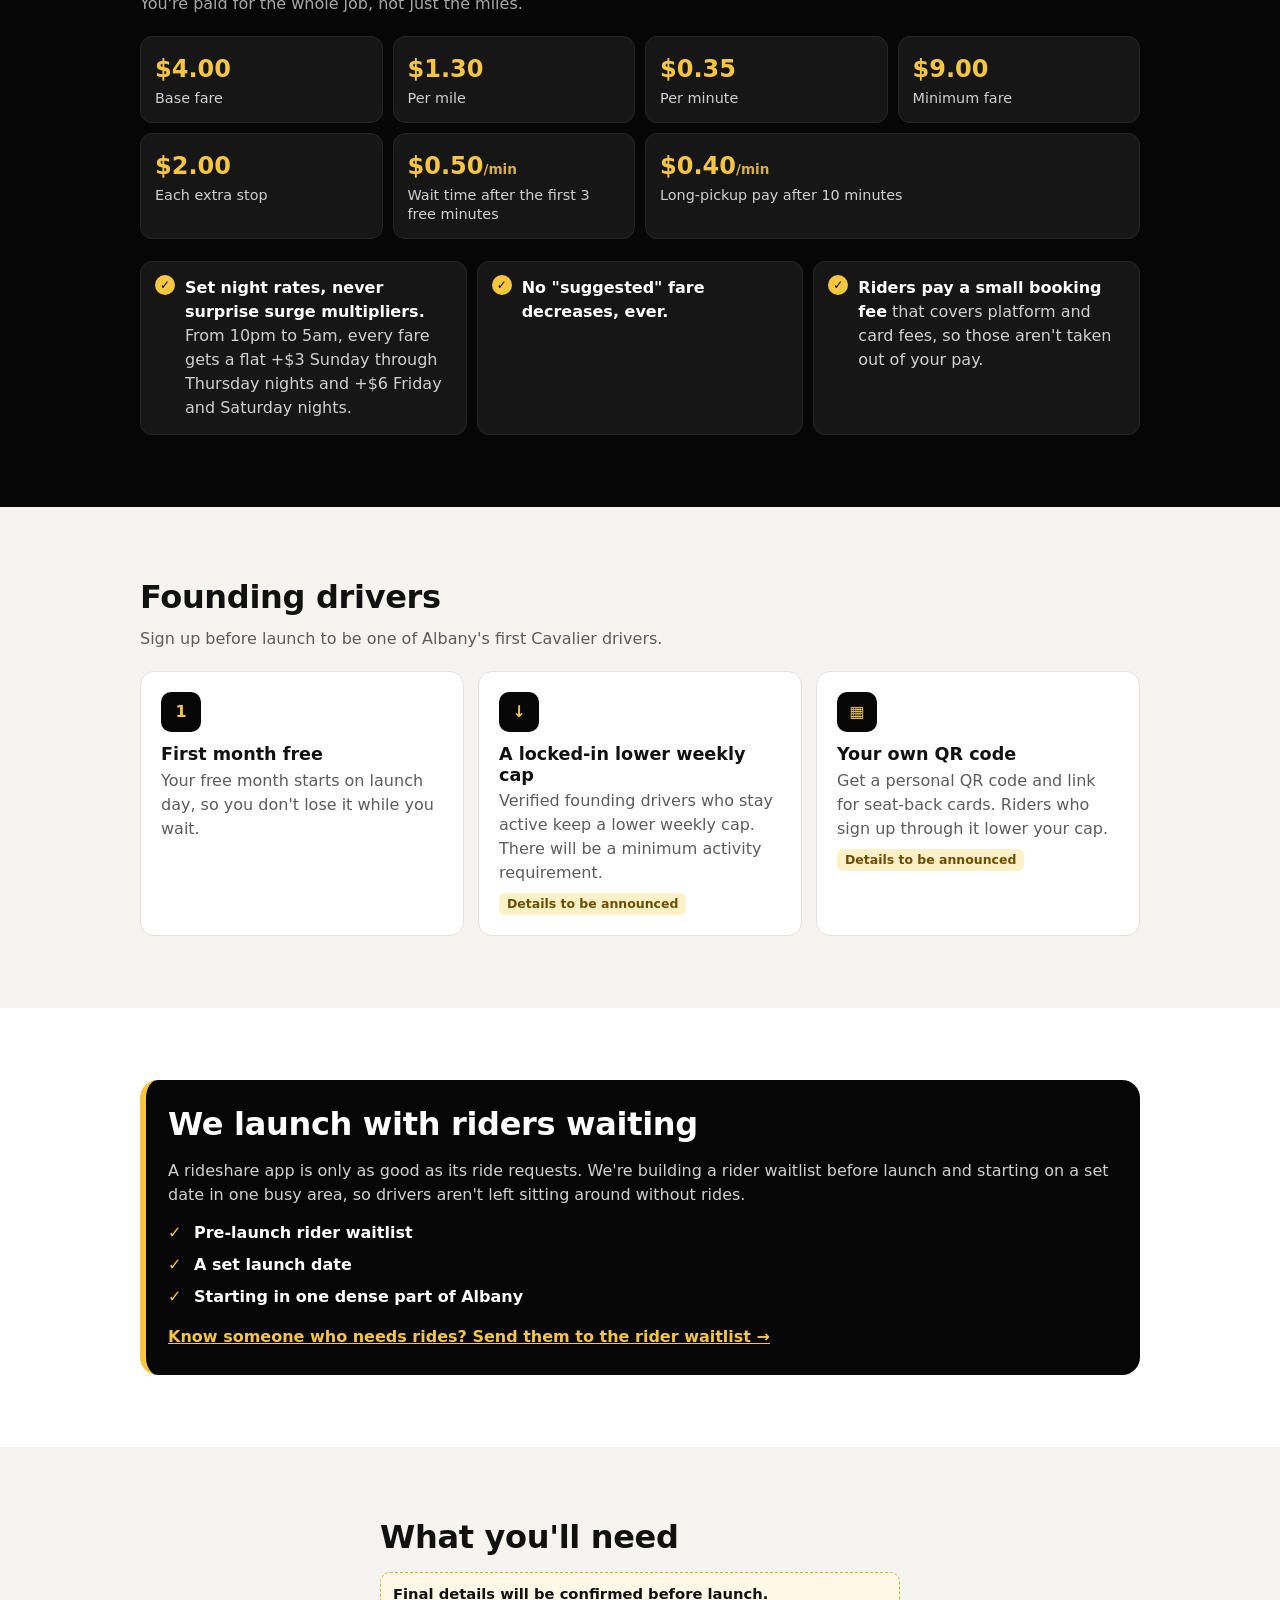
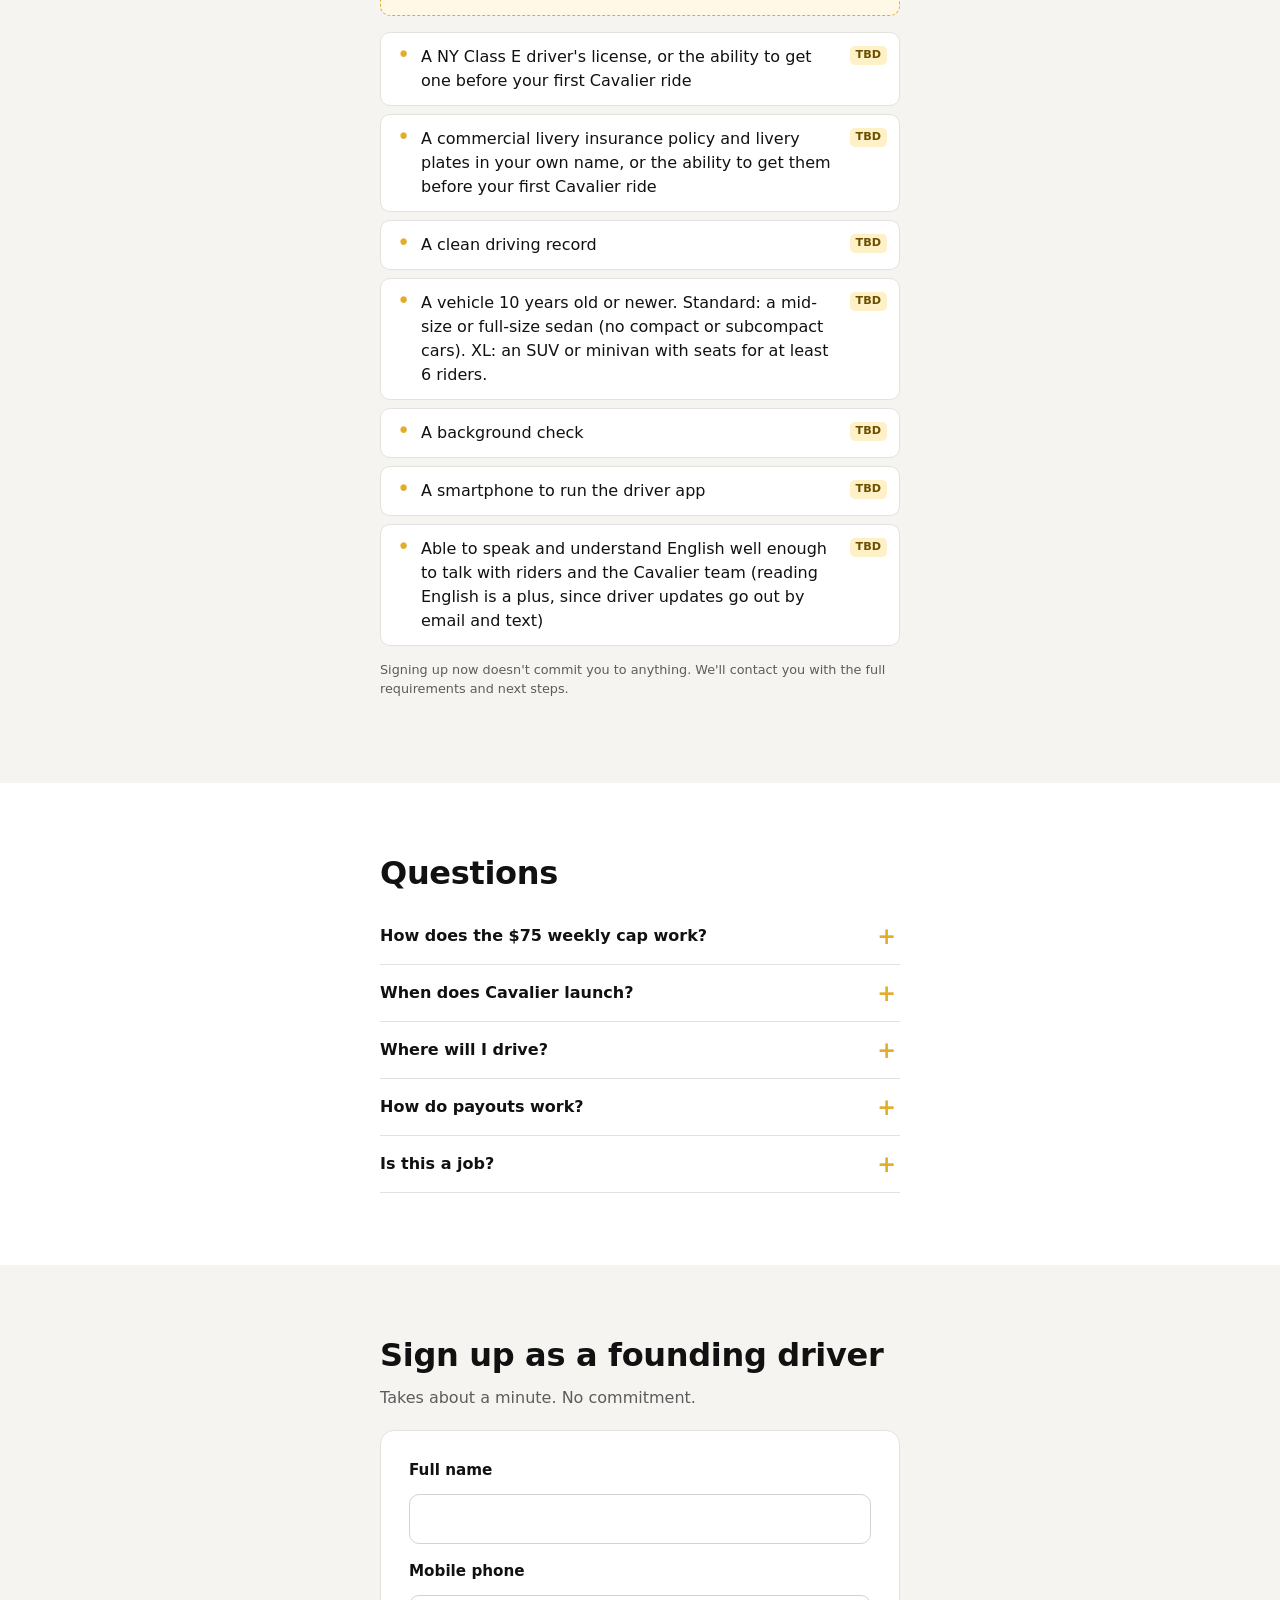
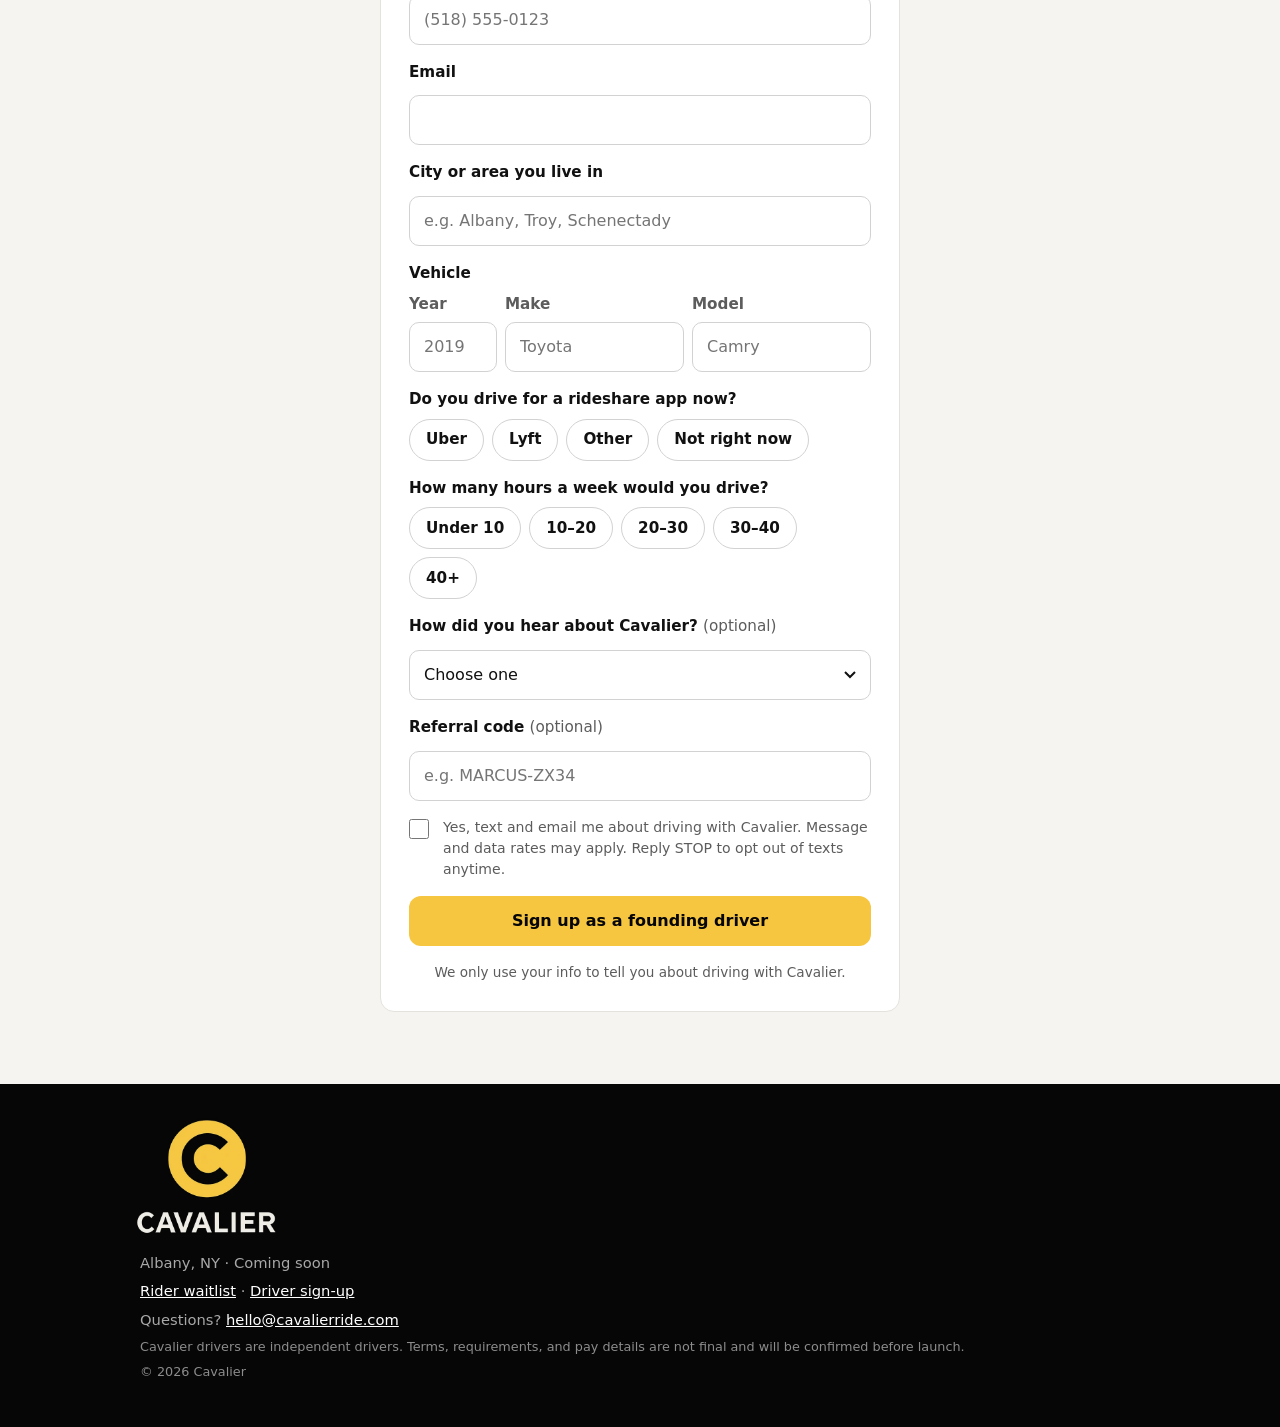
==== commit a12e2c13: "Specific driver and vehicle requirements" ====
--- a/drive.html
+++ b/drive.html
@@ -166,11 +166,12 @@
     <section class="section section-alt" id="requirements" aria-labelledby="req-title">
       <div class="wrap narrow">
         <h2 id="req-title">What you'll need</h2>
-        <p class="tbd-banner">Not final yet. Exact requirements will be shared before launch.</p>
+        <p class="tbd-banner">Final details will be confirmed before launch.</p>
         <ul class="req-list">
-          <li>A valid driver's license</li>
-          <li>An eligible vehicle</li>
-          <li>Insurance</li>
+          <li>A NY Class E driver's license, or the ability to get one before your first Cavalier ride</li>
+          <li>A commercial livery insurance policy and livery plates in your own name, or the ability to get them before your first Cavalier ride</li>
+          <li>A clean driving record</li>
+          <li>A vehicle 10 years old or newer. Standard: a mid-size or full-size sedan (no compact or subcompact cars). XL: an SUV or minivan with seats for at least 6 riders.</li>
           <li>A background check</li>
           <li>A smartphone to run the driver app</li>
           <li>Able to speak and understand English well enough to talk with riders and the Cavalier team (reading English is a plus, since driver updates go out by email and text)</li>
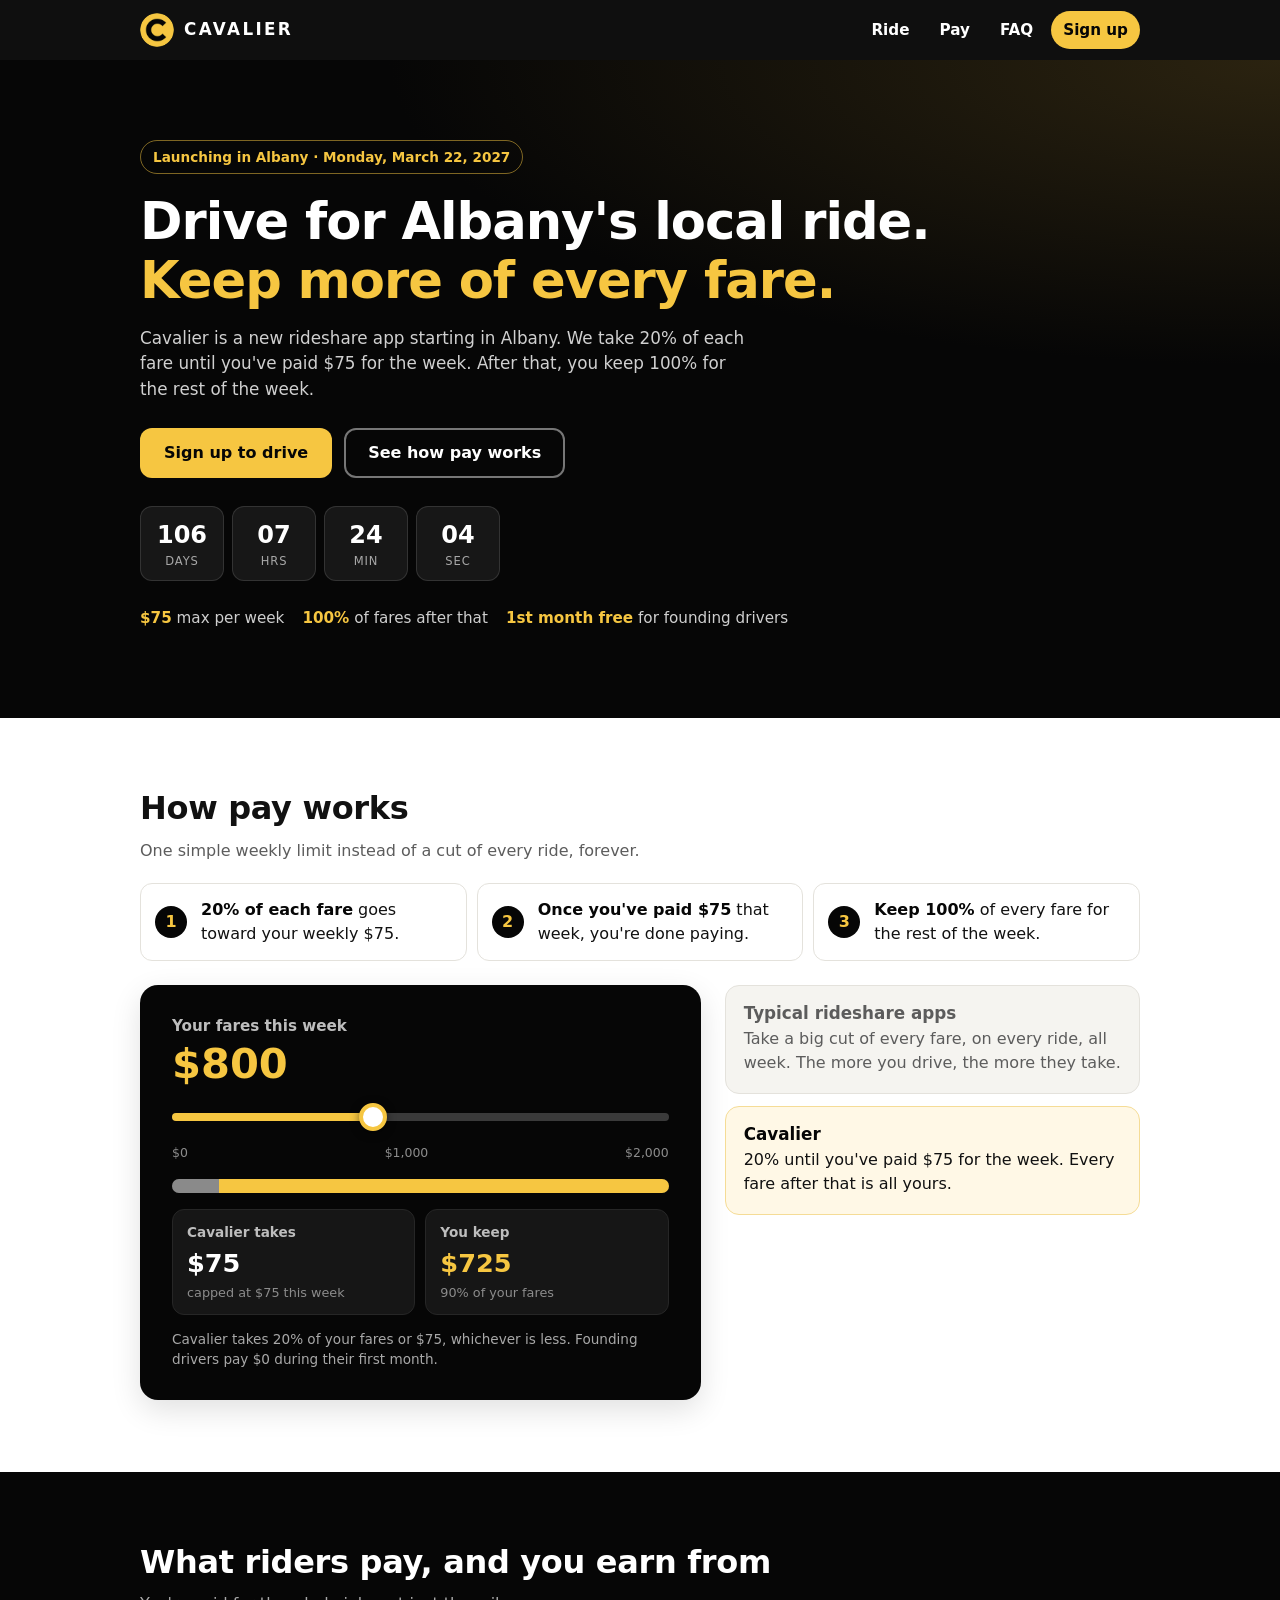
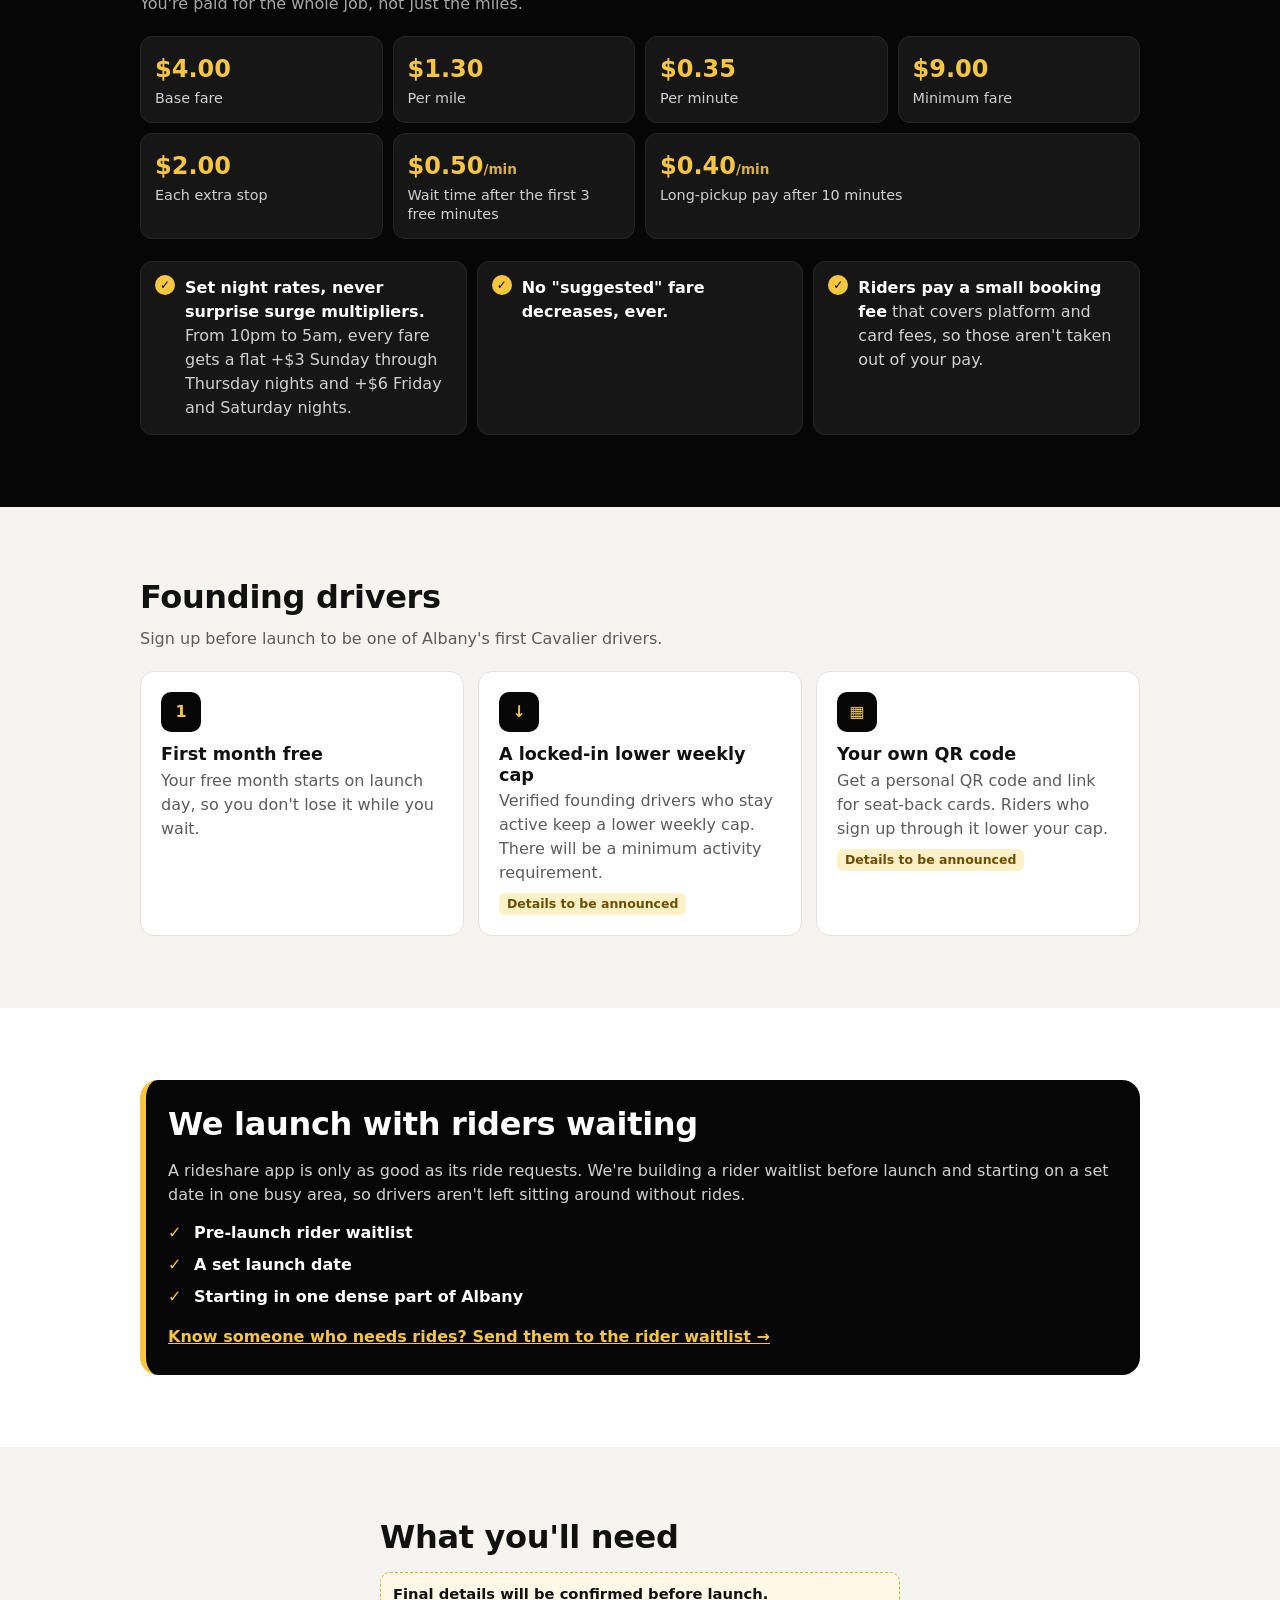
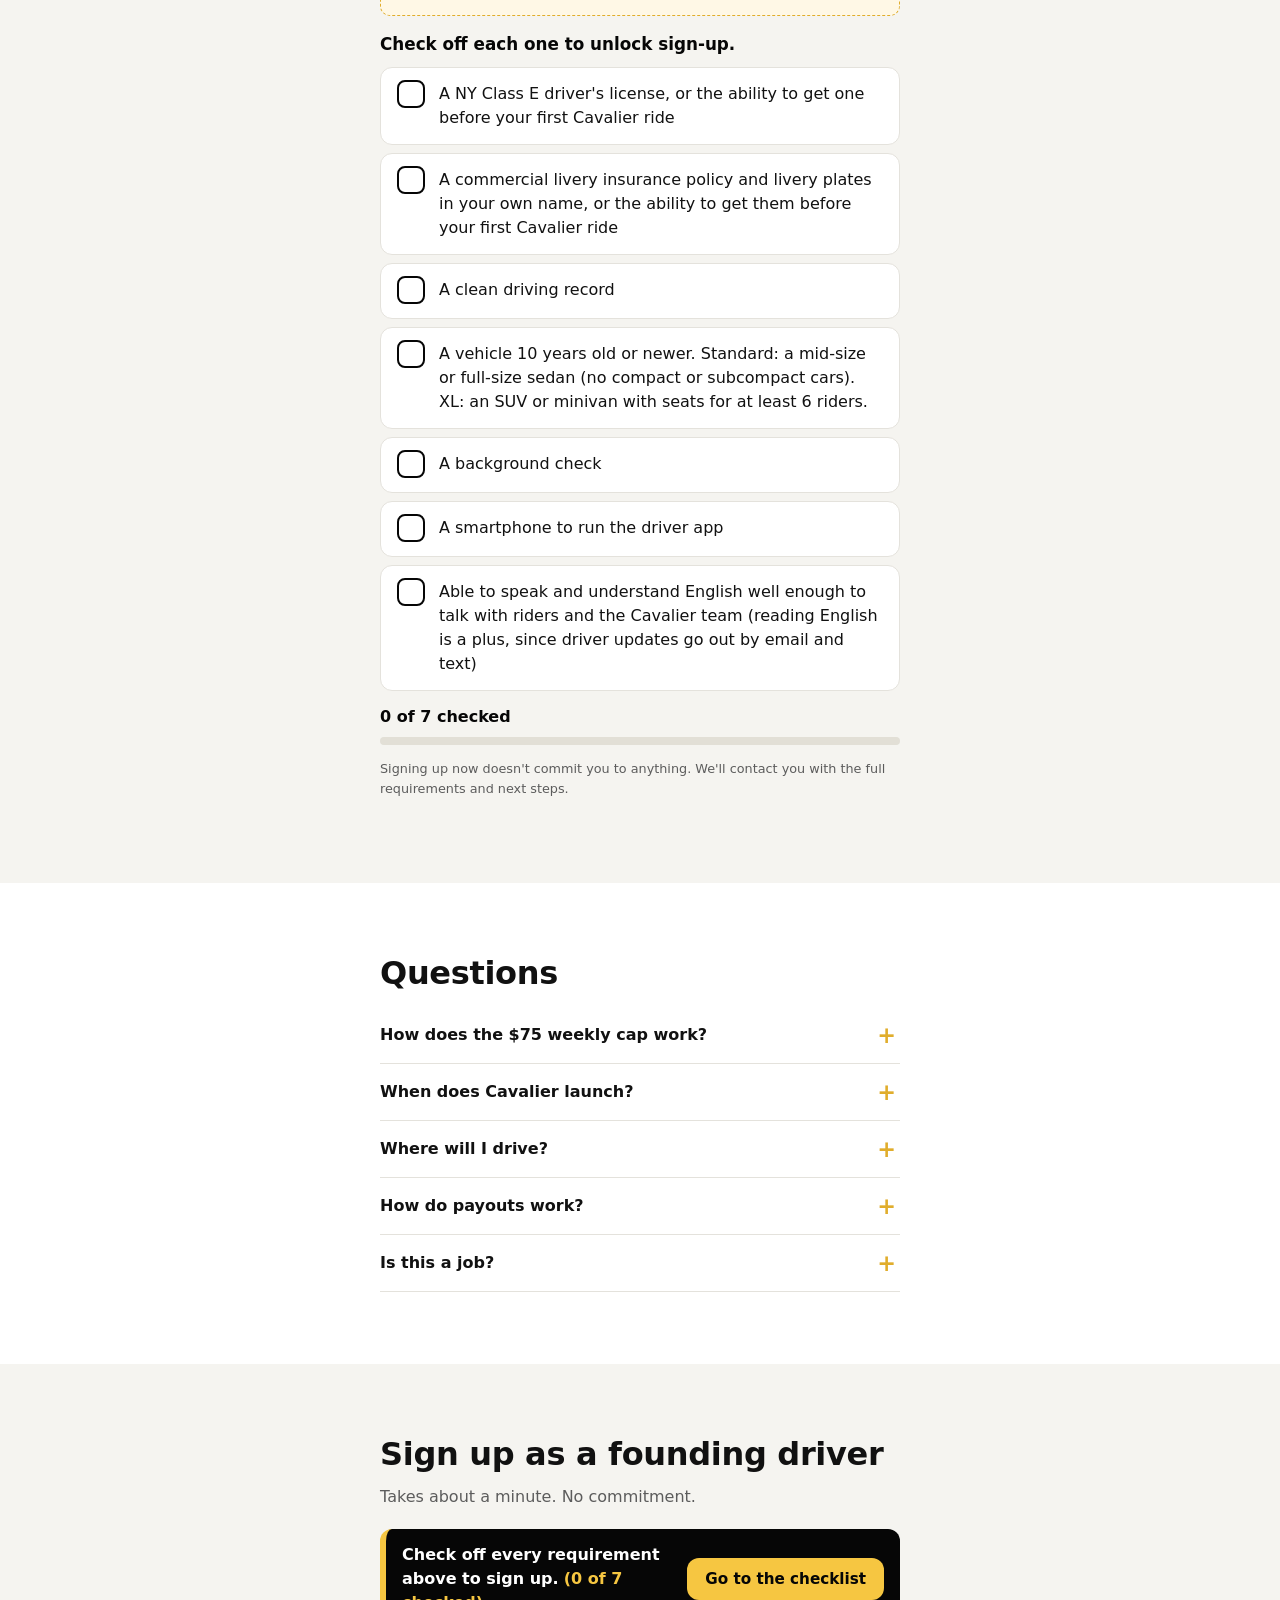
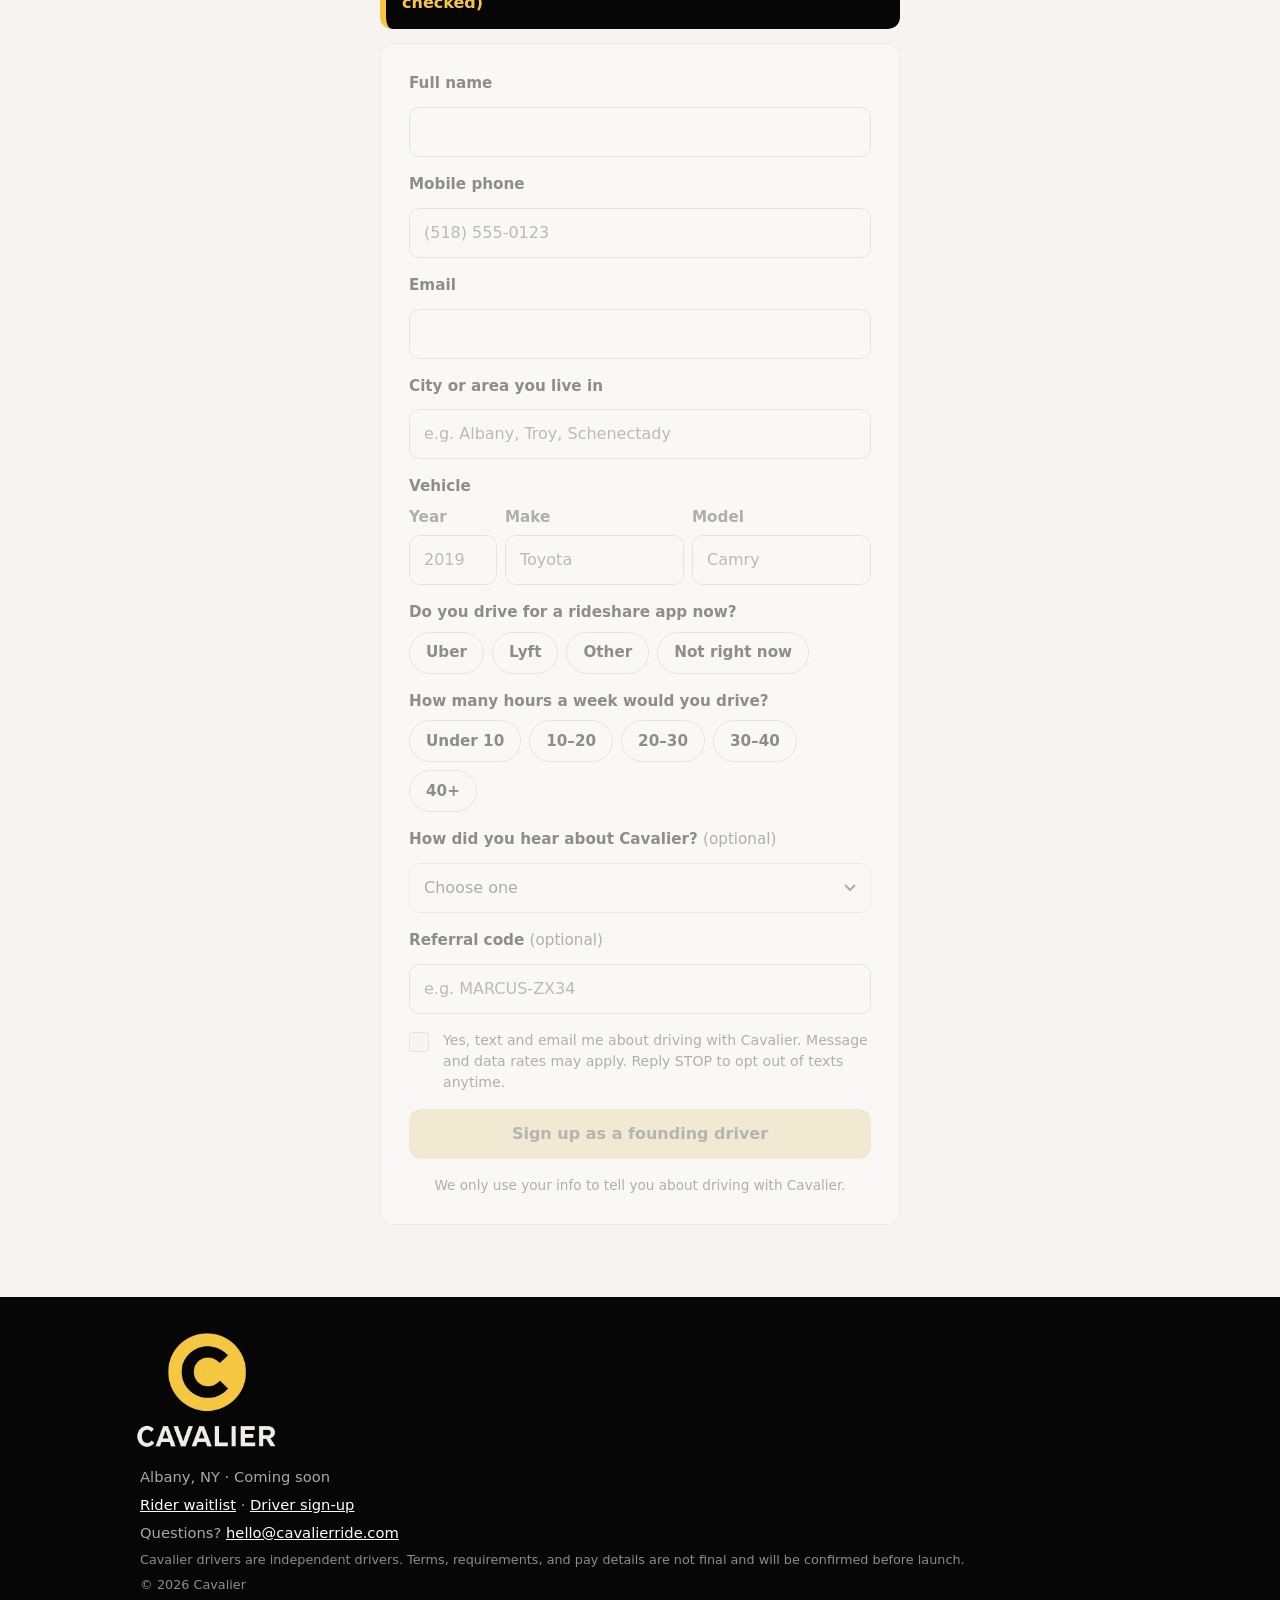
==== commit 803f216e: "Driver requirements checklist that unlocks sign-up" ====
--- a/drive.html
+++ b/drive.html
@@ -167,15 +167,18 @@
       <div class="wrap narrow">
         <h2 id="req-title">What you'll need</h2>
         <p class="tbd-banner">Final details will be confirmed before launch.</p>
-        <ul class="req-list">
-          <li>A NY Class E driver's license, or the ability to get one before your first Cavalier ride</li>
-          <li>A commercial livery insurance policy and livery plates in your own name, or the ability to get them before your first Cavalier ride</li>
-          <li>A clean driving record</li>
-          <li>A vehicle 10 years old or newer. Standard: a mid-size or full-size sedan (no compact or subcompact cars). XL: an SUV or minivan with seats for at least 6 riders.</li>
-          <li>A background check</li>
-          <li>A smartphone to run the driver app</li>
-          <li>Able to speak and understand English well enough to talk with riders and the Cavalier team (reading English is a plus, since driver updates go out by email and text)</li>
+        <p class="req-intro" id="req-intro" hidden><strong>Check off each one to unlock sign-up.</strong></p>
+        <ul class="req-list req-checklist" id="req-list" aria-labelledby="req-title">
+          <li><label class="req-item" for="req-1"><input class="req-check" id="req-1" type="checkbox"><span class="req-box" aria-hidden="true"></span><span class="req-text">A NY Class E driver's license, or the ability to get one before your first Cavalier ride</span></label></li>
+          <li><label class="req-item" for="req-2"><input class="req-check" id="req-2" type="checkbox"><span class="req-box" aria-hidden="true"></span><span class="req-text">A commercial livery insurance policy and livery plates in your own name, or the ability to get them before your first Cavalier ride</span></label></li>
+          <li><label class="req-item" for="req-3"><input class="req-check" id="req-3" type="checkbox"><span class="req-box" aria-hidden="true"></span><span class="req-text">A clean driving record</span></label></li>
+          <li><label class="req-item" for="req-4"><input class="req-check" id="req-4" type="checkbox"><span class="req-box" aria-hidden="true"></span><span class="req-text">A vehicle 10 years old or newer. Standard: a mid-size or full-size sedan (no compact or subcompact cars). XL: an SUV or minivan with seats for at least 6 riders.</span></label></li>
+          <li><label class="req-item" for="req-5"><input class="req-check" id="req-5" type="checkbox"><span class="req-box" aria-hidden="true"></span><span class="req-text">A background check</span></label></li>
+          <li><label class="req-item" for="req-6"><input class="req-check" id="req-6" type="checkbox"><span class="req-box" aria-hidden="true"></span><span class="req-text">A smartphone to run the driver app</span></label></li>
+          <li><label class="req-item" for="req-7"><input class="req-check" id="req-7" type="checkbox"><span class="req-box" aria-hidden="true"></span><span class="req-text">Able to speak and understand English well enough to talk with riders and the Cavalier team (reading English is a plus, since driver updates go out by email and text)</span></label></li>
         </ul>
+        <p class="req-progress" id="req-progress" aria-live="polite" hidden></p>
+        <div class="req-eligible" id="req-eligible" hidden><p><strong>You're eligible: sign up below.</strong></p><a class="btn btn-primary btn-block" href="#signup" id="req-go">Continue to sign-up</a></div>
         <p class="fine">Signing up now doesn't commit you to anything. We'll contact you with the full requirements and next steps.</p>
       </div>
     </section>
@@ -216,6 +219,10 @@
         <p class="section-lede">Takes about a minute. No commitment.</p>
 
         <div id="driver-panel">
+          <div class="lock-note" id="lock-note" hidden role="status">
+            <p><strong>Check off every requirement above to sign up.</strong> <span id="lock-count"></span></p>
+            <a class="btn btn-small" href="#requirements" id="lock-go">Go to the checklist</a>
+          </div>
           <form id="driver-form" class="form form-card" novalidate>
             <div class="field">
               <label for="d-name">Full name</label>
--- a/css/styles.css
+++ b/css/styles.css
@@ -210,7 +210,31 @@
 .req-list{list-style:none;padding:0;margin:0 0 14px;display:grid;gap:8px}
 .req-list li{background:#fff;border:1px solid var(--line);border-radius:10px;padding:12px 58px 12px 40px;position:relative}
 .req-list li::before{content:"•";position:absolute;left:16px;top:8px;color:var(--gold-2);font-size:1.4rem;line-height:1.2}
-.req-list li::after{content:"TBD";position:absolute;right:12px;top:13px;font-size:.7rem;font-weight:800;color:#6b4e00;background:#fff1c7;border-radius:5px;padding:1px 6px}
+/* Requirements checklist (drive.html) */
+.req-intro{margin:0 0 10px;font-size:1.05rem;color:var(--black)}
+.req-checklist li{padding:0;border:0;background:none}
+.req-checklist li::before{content:none}
+.req-item{display:grid;grid-template-columns:30px 1fr;gap:12px;align-items:start;min-height:56px;padding:14px 16px;background:#fff;border:1.5px solid var(--line);border-radius:12px;cursor:pointer;transition:border-color .15s,background .15s;-webkit-tap-highlight-color:transparent}
+.req-item:hover{border-color:#c9c6bd}
+.req-check{position:absolute;opacity:0;width:1px;height:1px;margin:0}
+.req-box{width:28px;height:28px;border-radius:8px;border:2px solid var(--black);background:#fff;display:grid;place-items:center;margin-top:-2px;transition:background .15s,border-color .15s}
+.req-box::after{content:"";width:8px;height:14px;border:solid var(--black);border-width:0 3px 3px 0;transform:rotate(45deg) translate(-1px,-2px);opacity:0}
+.req-check:checked+.req-box{background:var(--gold);border-color:var(--black)}
+.req-check:checked+.req-box::after{opacity:1}
+.req-check:focus-visible+.req-box{outline:3px solid var(--gold);outline-offset:3px}
+.req-item:has(.req-check:checked){border-color:var(--gold-2);background:#fffaf0}
+.req-text{color:var(--ink)}
+.req-progress{margin:0 0 14px;font-weight:700;color:var(--black)}
+.req-progress .req-bar{display:block;height:8px;border-radius:99px;background:#e2dfd6;margin-top:8px;overflow:hidden}
+.req-progress .req-bar i{display:block;height:100%;background:var(--gold);border-radius:99px;transition:width .2s}
+.req-eligible{background:var(--black);color:#fff;border-radius:14px;padding:16px;margin:0 0 14px;border-left:6px solid var(--gold)}
+.req-eligible p{margin:0 0 12px;color:var(--gold)}
+.lock-note{background:var(--black);color:#fff;border-radius:12px;padding:14px 16px;margin:0 0 14px;border-left:6px solid var(--gold);display:flex;flex-wrap:wrap;gap:10px;align-items:center;justify-content:space-between}
+.lock-note p{margin:0;flex:1 1 220px}
+.lock-note span{color:var(--gold);font-weight:600}
+.lock-note .btn{background:var(--gold);color:var(--black)}
+.form-card.is-locked{opacity:.45;filter:grayscale(.4);pointer-events:none;user-select:none}
+.form-card.is-locked .btn-primary[disabled]{cursor:not-allowed}
 
 .faq details{border-bottom:1px solid var(--line)}
 .faq summary{list-style:none;cursor:pointer;padding:16px 36px 16px 0;font-weight:700;position:relative;min-height:44px}
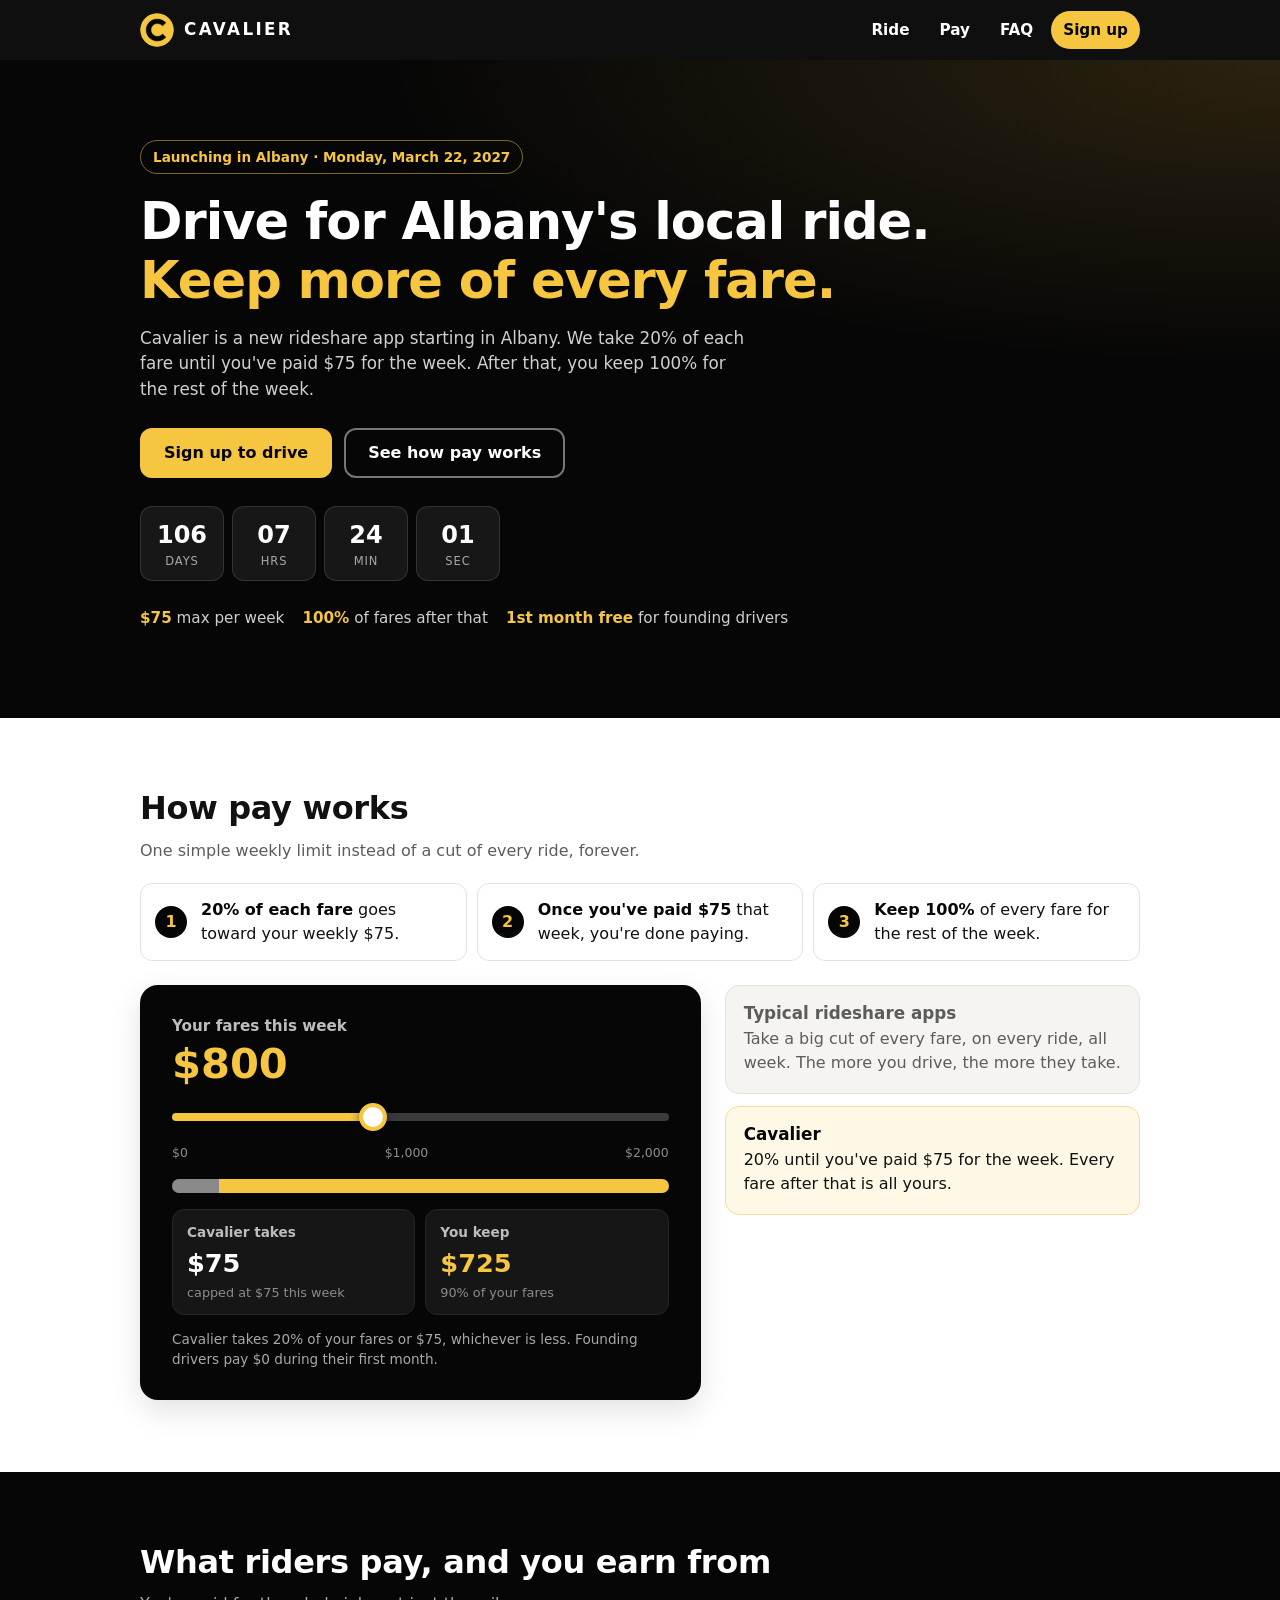
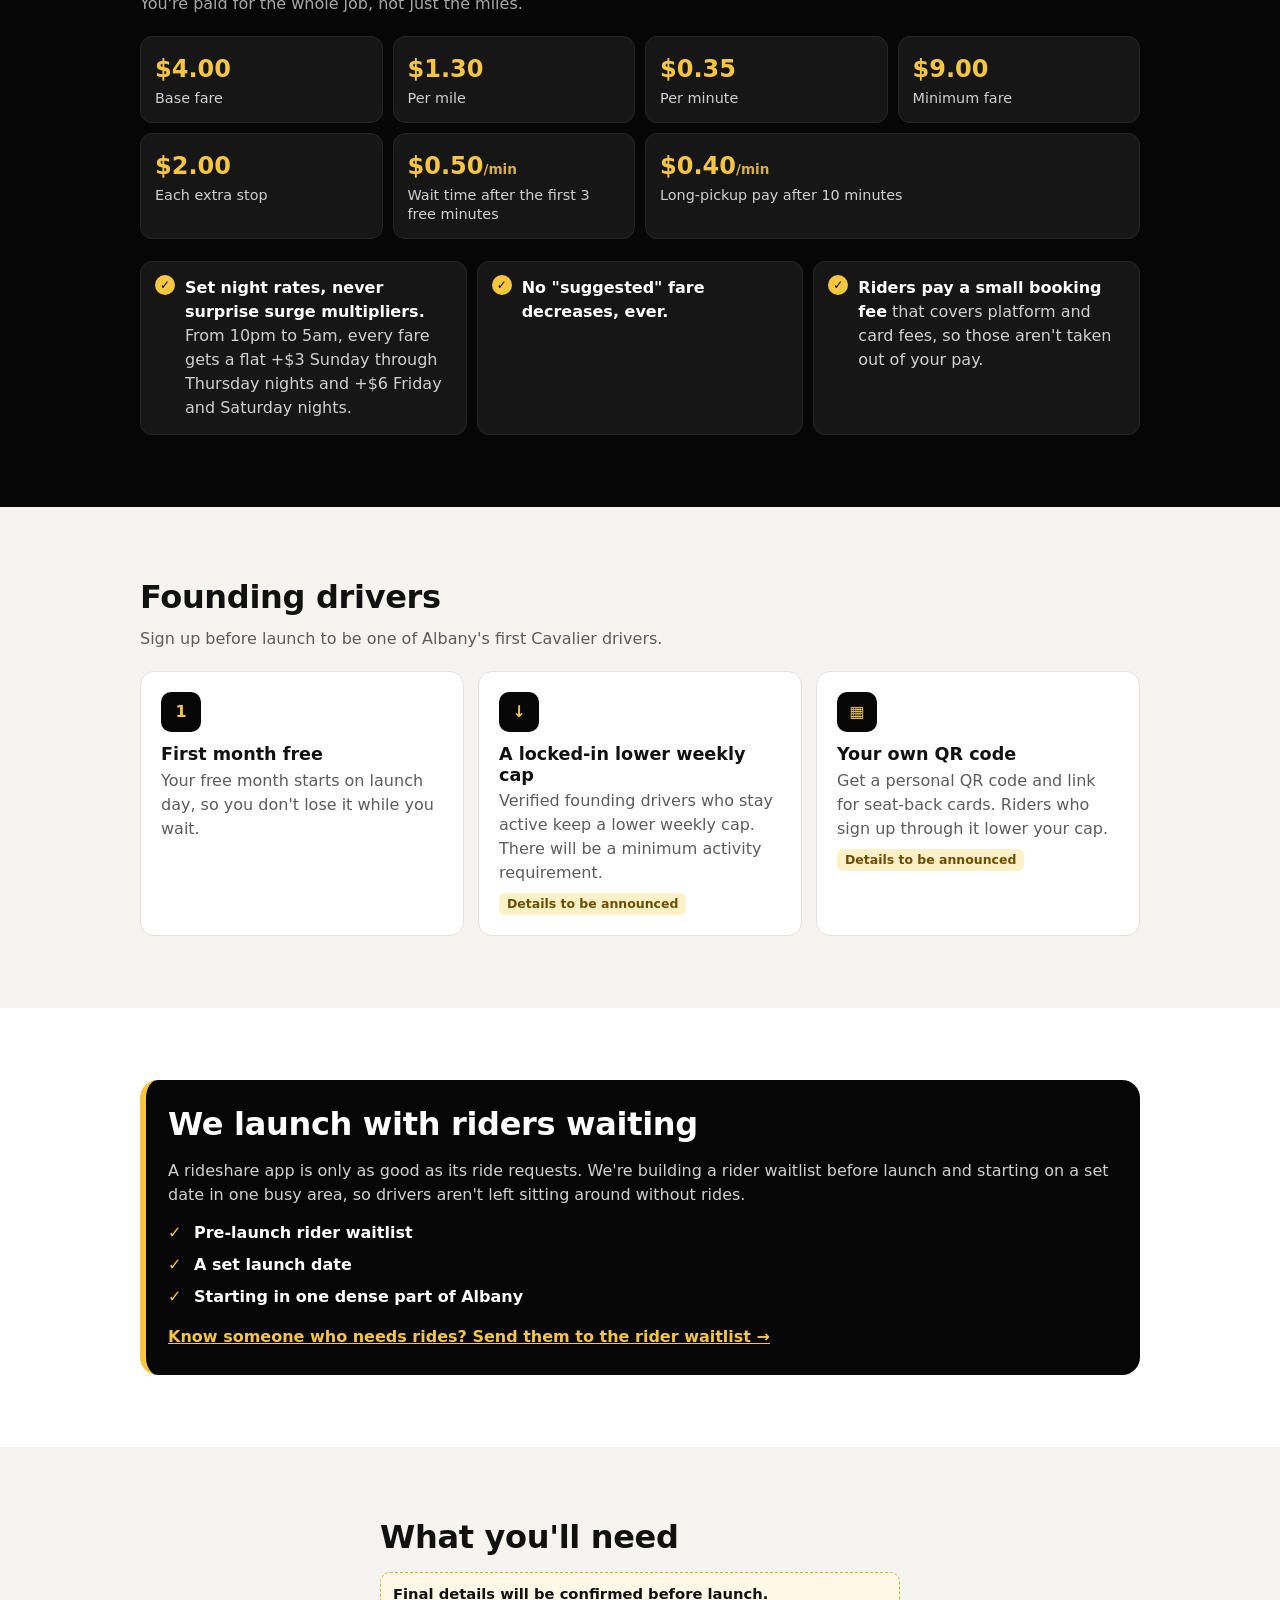
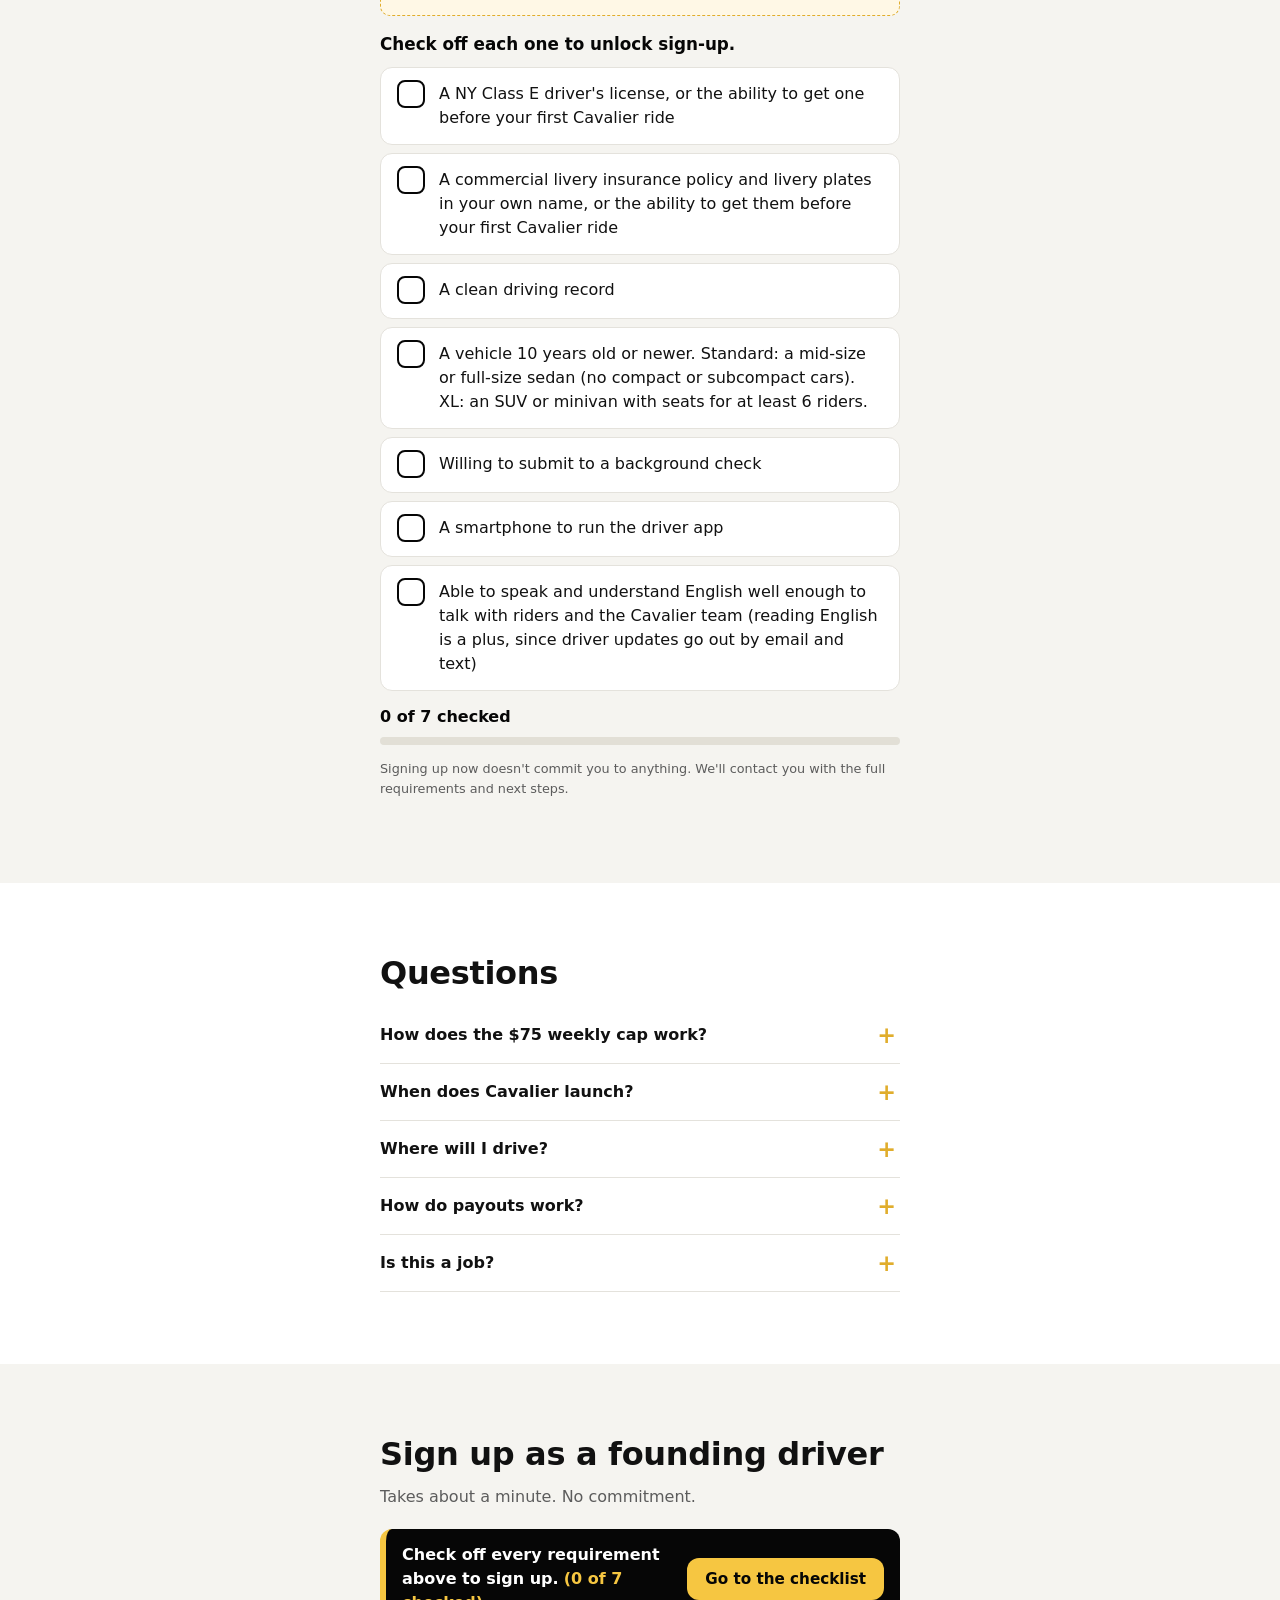
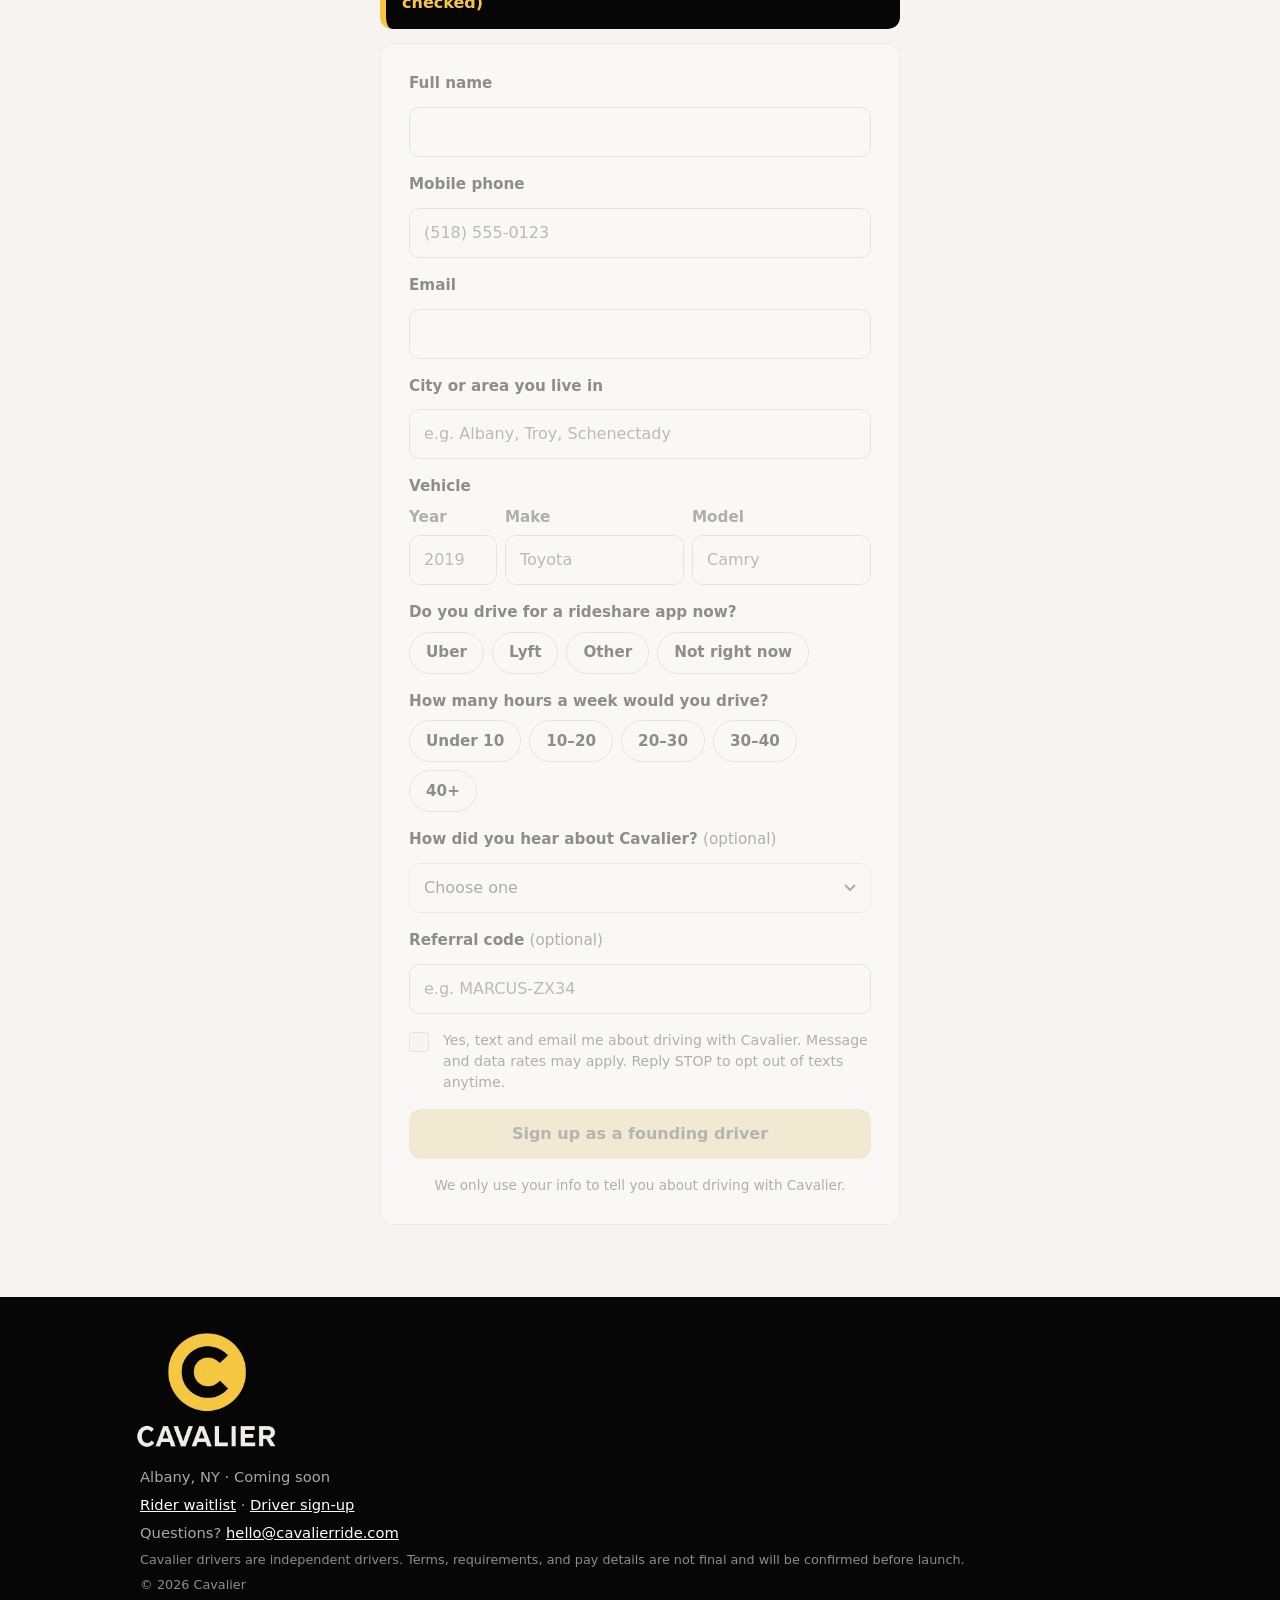
==== commit 09168774: "Reword background check requirement" ====
--- a/drive.html
+++ b/drive.html
@@ -173,7 +173,7 @@
           <li><label class="req-item" for="req-2"><input class="req-check" id="req-2" type="checkbox"><span class="req-box" aria-hidden="true"></span><span class="req-text">A commercial livery insurance policy and livery plates in your own name, or the ability to get them before your first Cavalier ride</span></label></li>
           <li><label class="req-item" for="req-3"><input class="req-check" id="req-3" type="checkbox"><span class="req-box" aria-hidden="true"></span><span class="req-text">A clean driving record</span></label></li>
           <li><label class="req-item" for="req-4"><input class="req-check" id="req-4" type="checkbox"><span class="req-box" aria-hidden="true"></span><span class="req-text">A vehicle 10 years old or newer. Standard: a mid-size or full-size sedan (no compact or subcompact cars). XL: an SUV or minivan with seats for at least 6 riders.</span></label></li>
-          <li><label class="req-item" for="req-5"><input class="req-check" id="req-5" type="checkbox"><span class="req-box" aria-hidden="true"></span><span class="req-text">A background check</span></label></li>
+          <li><label class="req-item" for="req-5"><input class="req-check" id="req-5" type="checkbox"><span class="req-box" aria-hidden="true"></span><span class="req-text">Willing to submit to a background check</span></label></li>
           <li><label class="req-item" for="req-6"><input class="req-check" id="req-6" type="checkbox"><span class="req-box" aria-hidden="true"></span><span class="req-text">A smartphone to run the driver app</span></label></li>
           <li><label class="req-item" for="req-7"><input class="req-check" id="req-7" type="checkbox"><span class="req-box" aria-hidden="true"></span><span class="req-text">Able to speak and understand English well enough to talk with riders and the Cavalier team (reading English is a plus, since driver updates go out by email and text)</span></label></li>
         </ul>
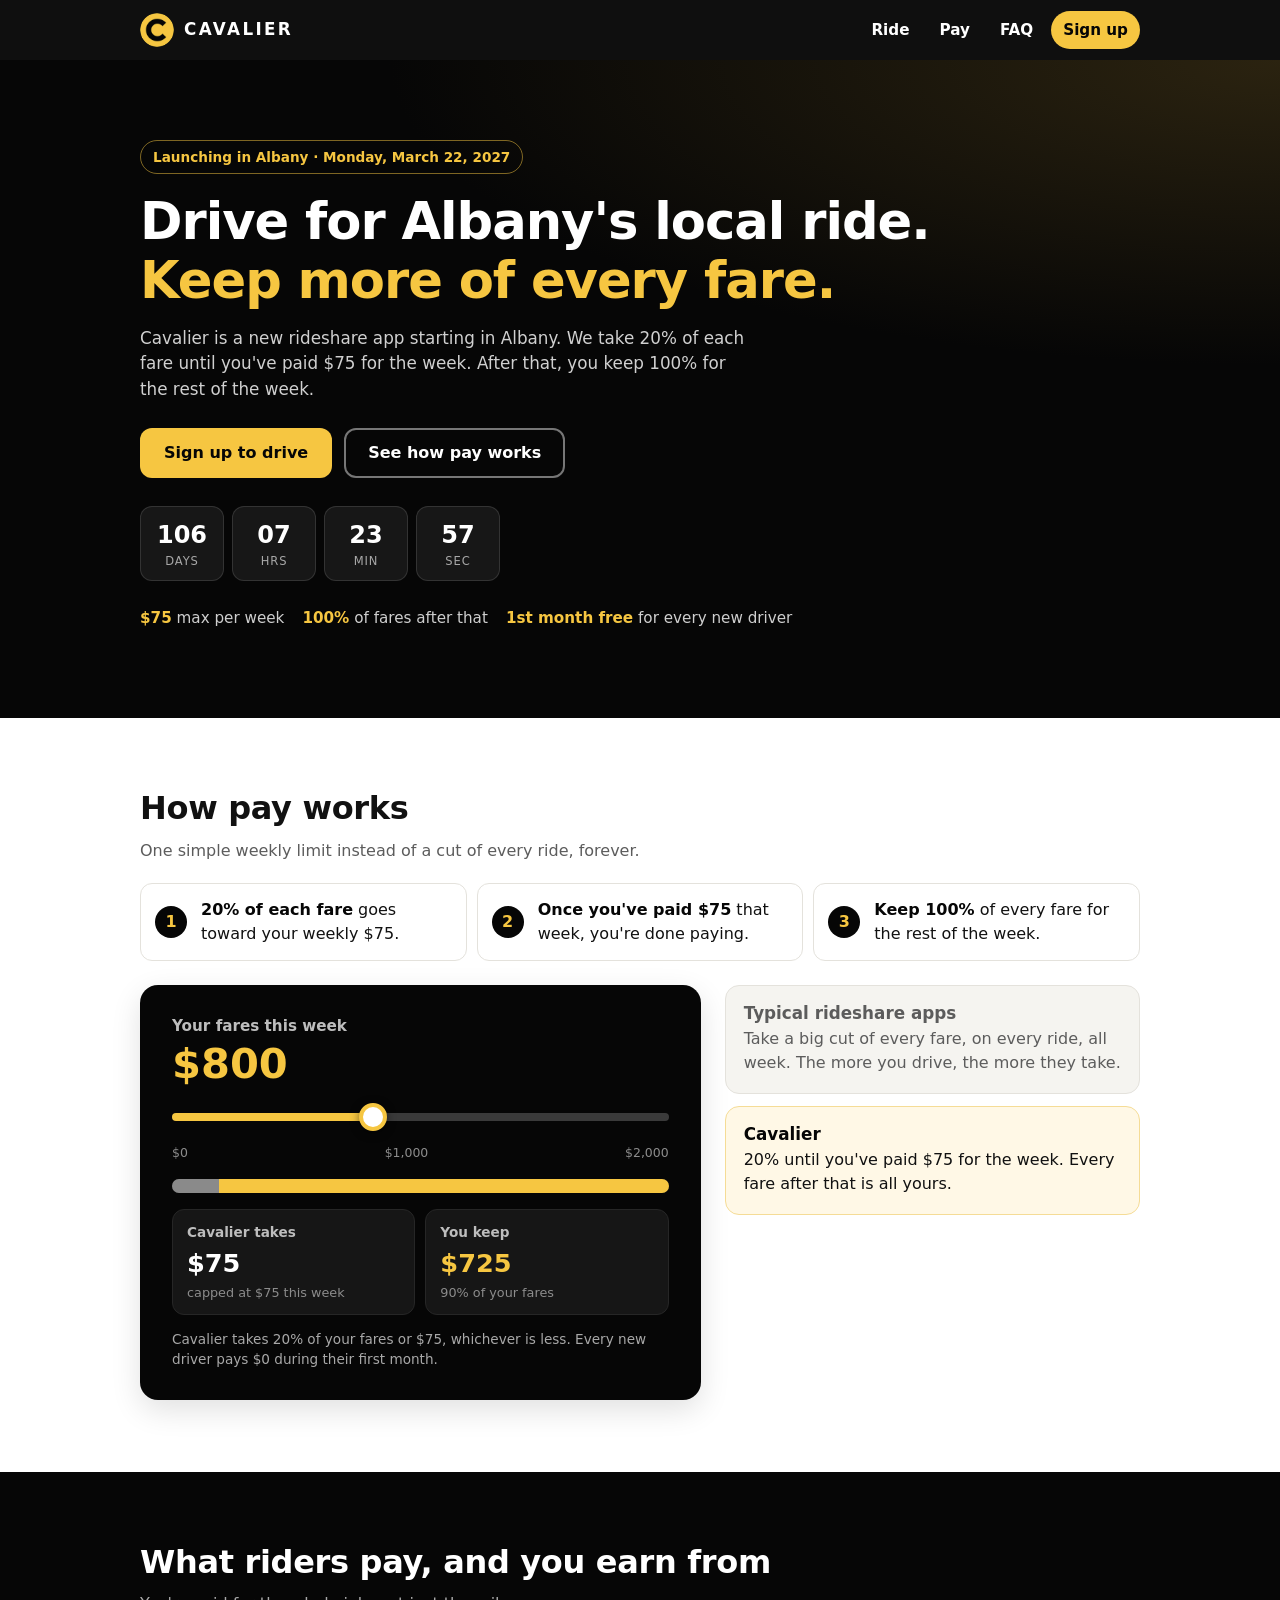
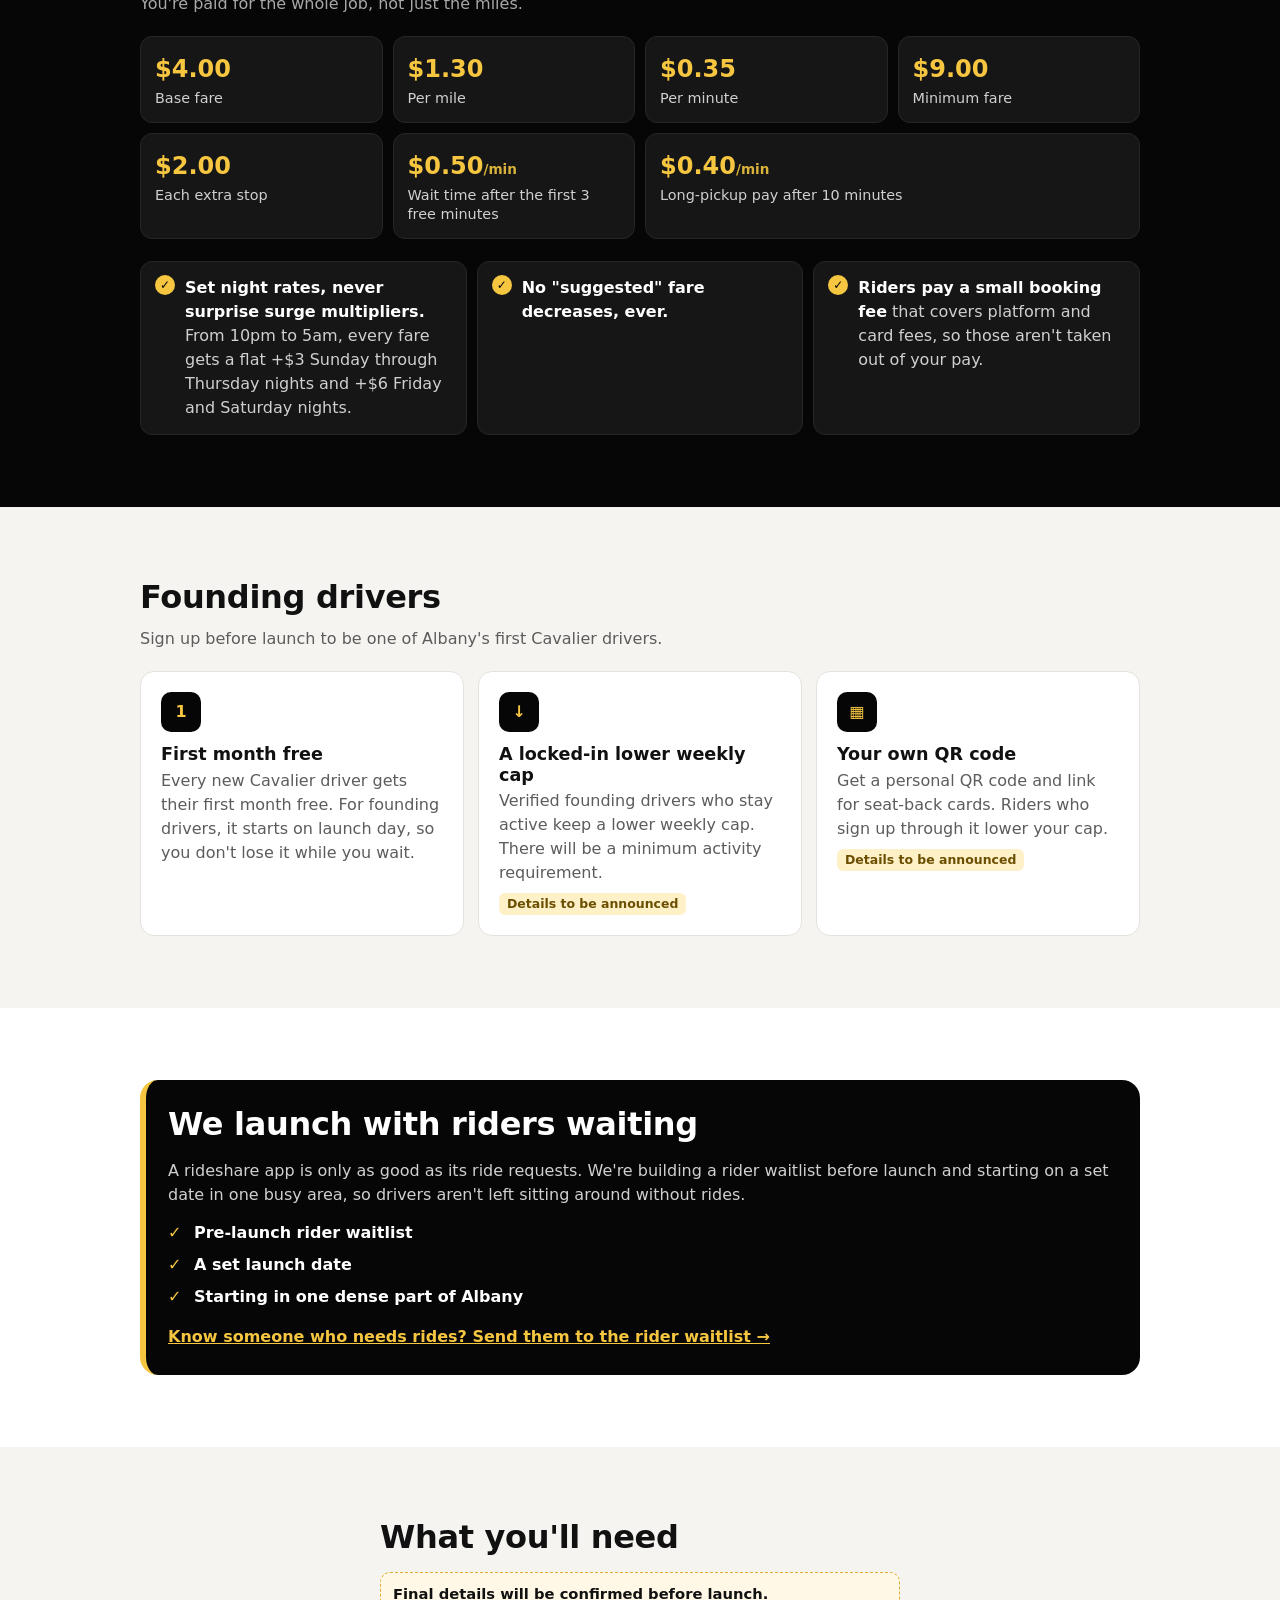
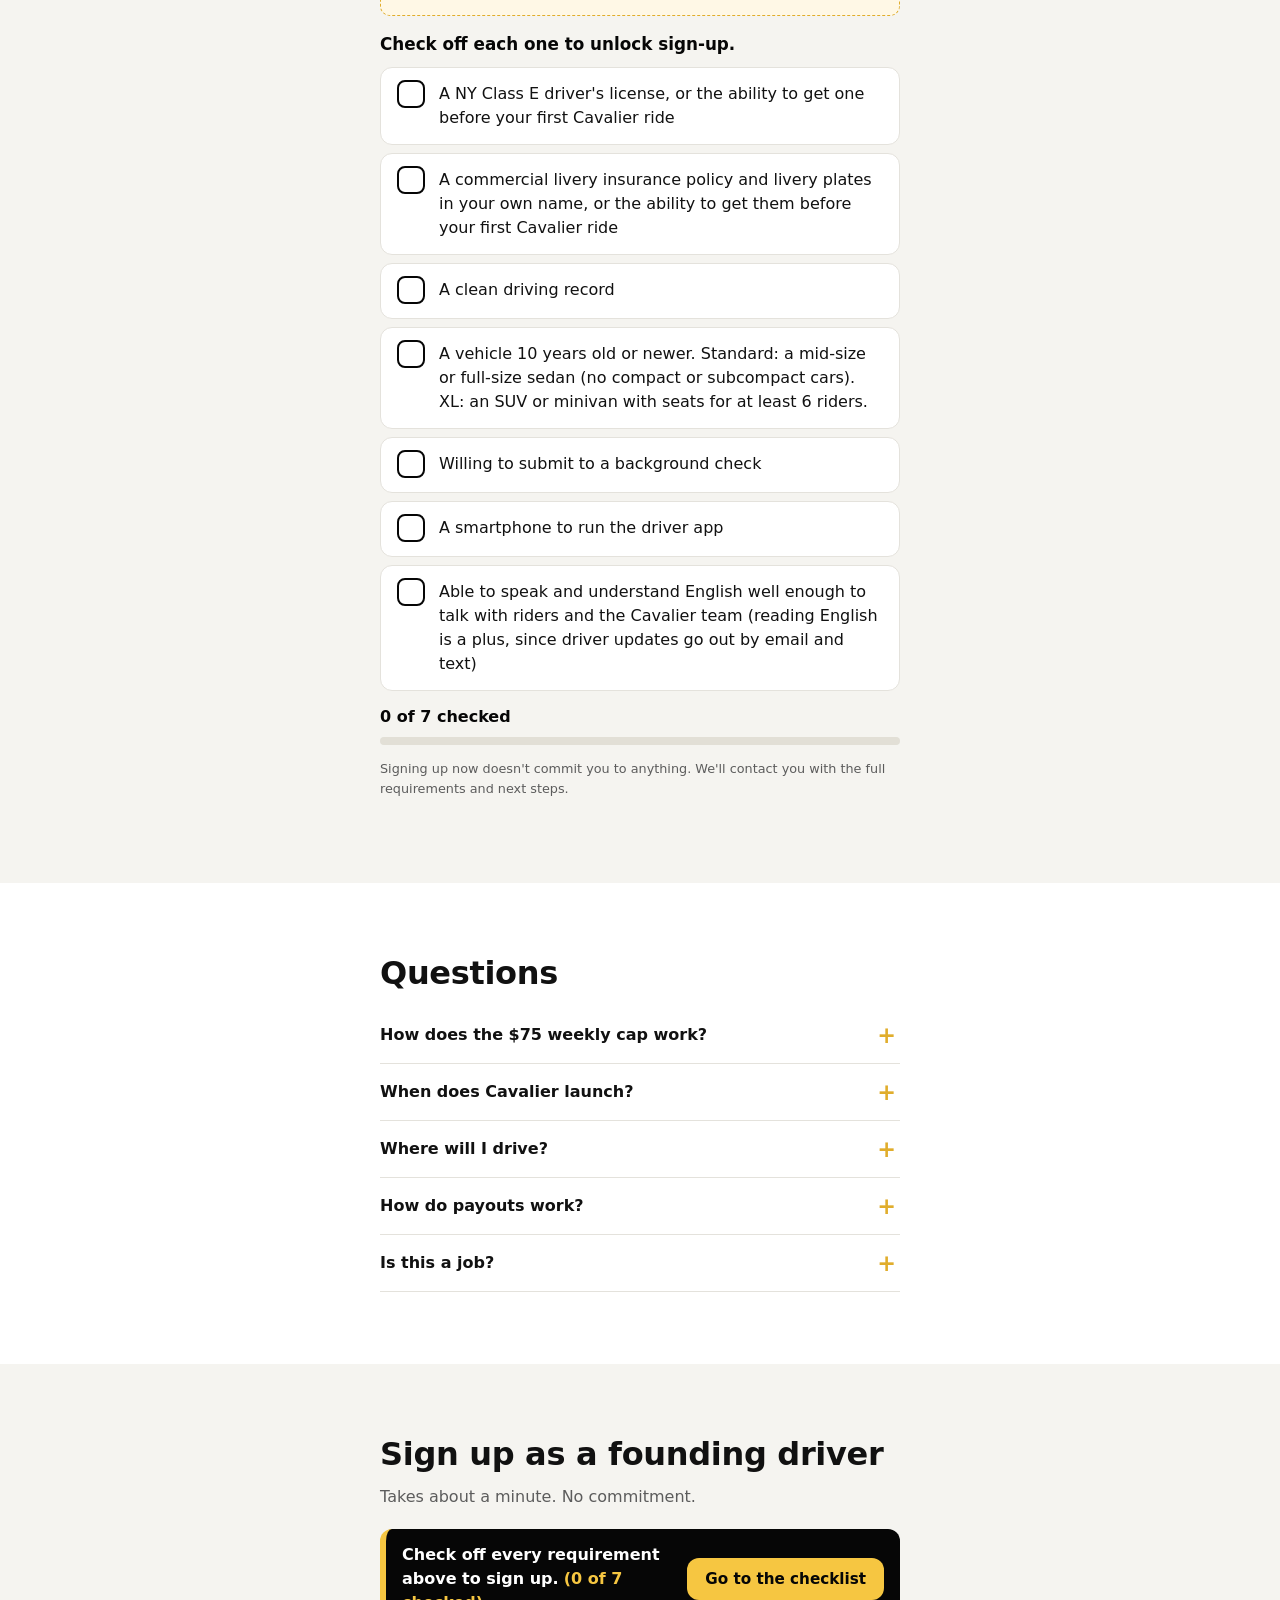
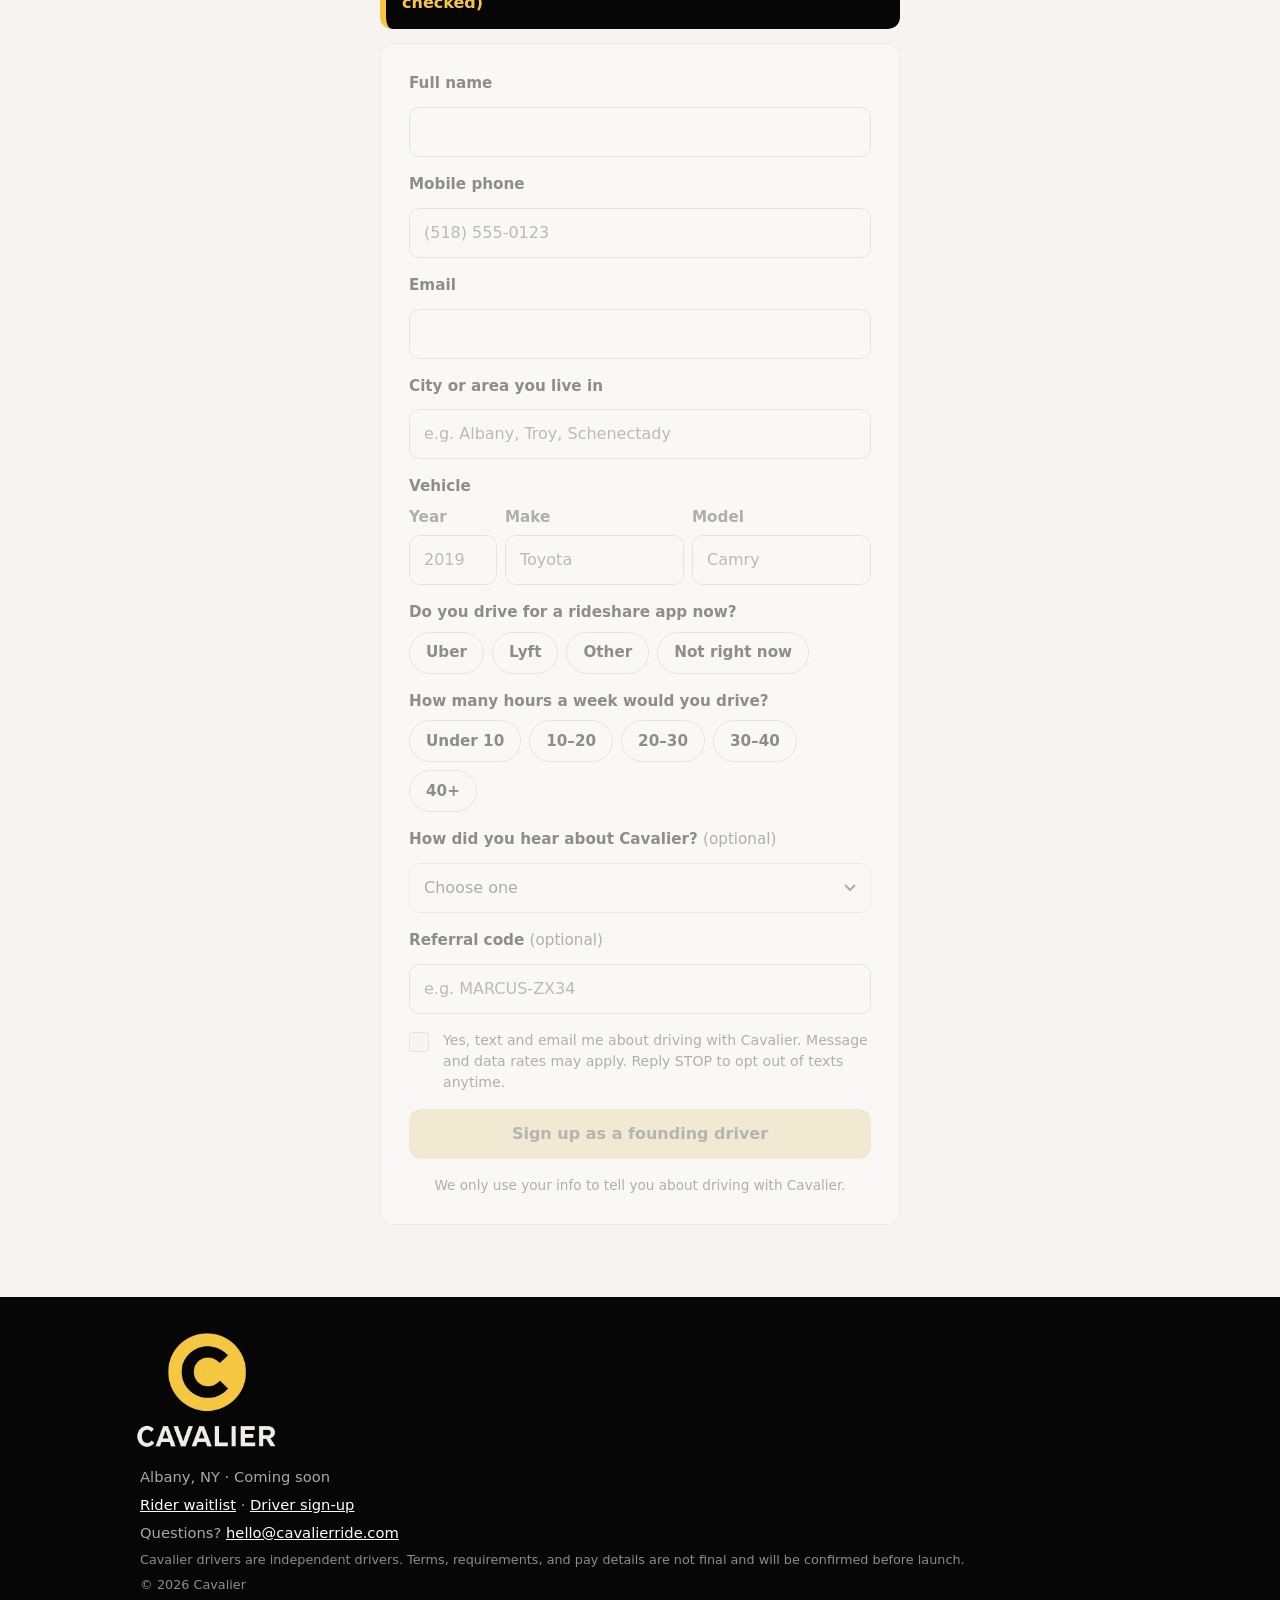
==== commit c094b218: "First month free for every new driver" ====
--- a/drive.html
+++ b/drive.html
@@ -4,10 +4,10 @@
   <meta charset="utf-8">
   <meta name="viewport" content="width=device-width, initial-scale=1, viewport-fit=cover">
   <title>Drive for Cavalier — Albany's local ride</title>
-  <meta name="description" content="Drive for Cavalier, a new local rideshare launching in Albany, NY. 20% of each fare until you've paid $75 for the week, then you keep 100%. Founding drivers get their first month free.">
+  <meta name="description" content="Drive for Cavalier, a new local rideshare launching in Albany, NY. 20% of each fare until you've paid $75 for the week, then you keep 100%. Every new driver gets their first month free.">
   <meta name="theme-color" content="#060606">
   <meta property="og:title" content="Drive for Cavalier — keep more of every fare">
-  <meta property="og:description" content="Albany's new local rideshare. 20% per fare until $75 for the week, then keep 100%. Founding drivers: first month free.">
+  <meta property="og:description" content="Albany's new local rideshare. 20% per fare until $75 for the week, then keep 100%. New drivers: first month free.">
   <meta property="og:type" content="website">
   <!-- Domain: cavalierride.com -->
   <meta property="og:image" content="https://cavalierride.com/assets/og-driver.jpg">
@@ -55,7 +55,7 @@
         <ul class="hero-points">
           <li><strong>$75</strong> max per week</li>
           <li><strong>100%</strong> of fares after that</li>
-          <li><strong>1st month free</strong> for founding drivers</li>
+          <li><strong>1st month free</strong> for every new driver</li>
         </ul>
       </div>
     </section>
@@ -82,7 +82,7 @@
             <div><dt>Cavalier takes</dt><dd id="calc-fee">$75</dd><p class="calc-sub" id="calc-fee-note">capped at $75</p></div>
             <div class="calc-keep"><dt>You keep</dt><dd id="calc-keep">$725</dd><p class="calc-sub" id="calc-pct">91% of your fares</p></div>
           </dl>
-          <p class="calc-note">Cavalier takes 20% of your fares or $75, whichever is less. Founding drivers pay $0 during their first month.</p>
+          <p class="calc-note">Cavalier takes 20% of your fares or $75, whichever is less. Every new driver pays $0 during their first month.</p>
         </div>
 
         <div class="contrast">
@@ -130,7 +130,7 @@
           <article class="card">
             <div class="icon" aria-hidden="true">1</div>
             <h3>First month free</h3>
-            <p>Your free month starts on launch day, so you don't lose it while you wait.</p>
+            <p>Every new Cavalier driver gets their first month free. For founding drivers, it starts on launch day, so you don't lose it while you wait.</p>
           </article>
           <article class="card">
             <div class="icon" aria-hidden="true">↓</div>
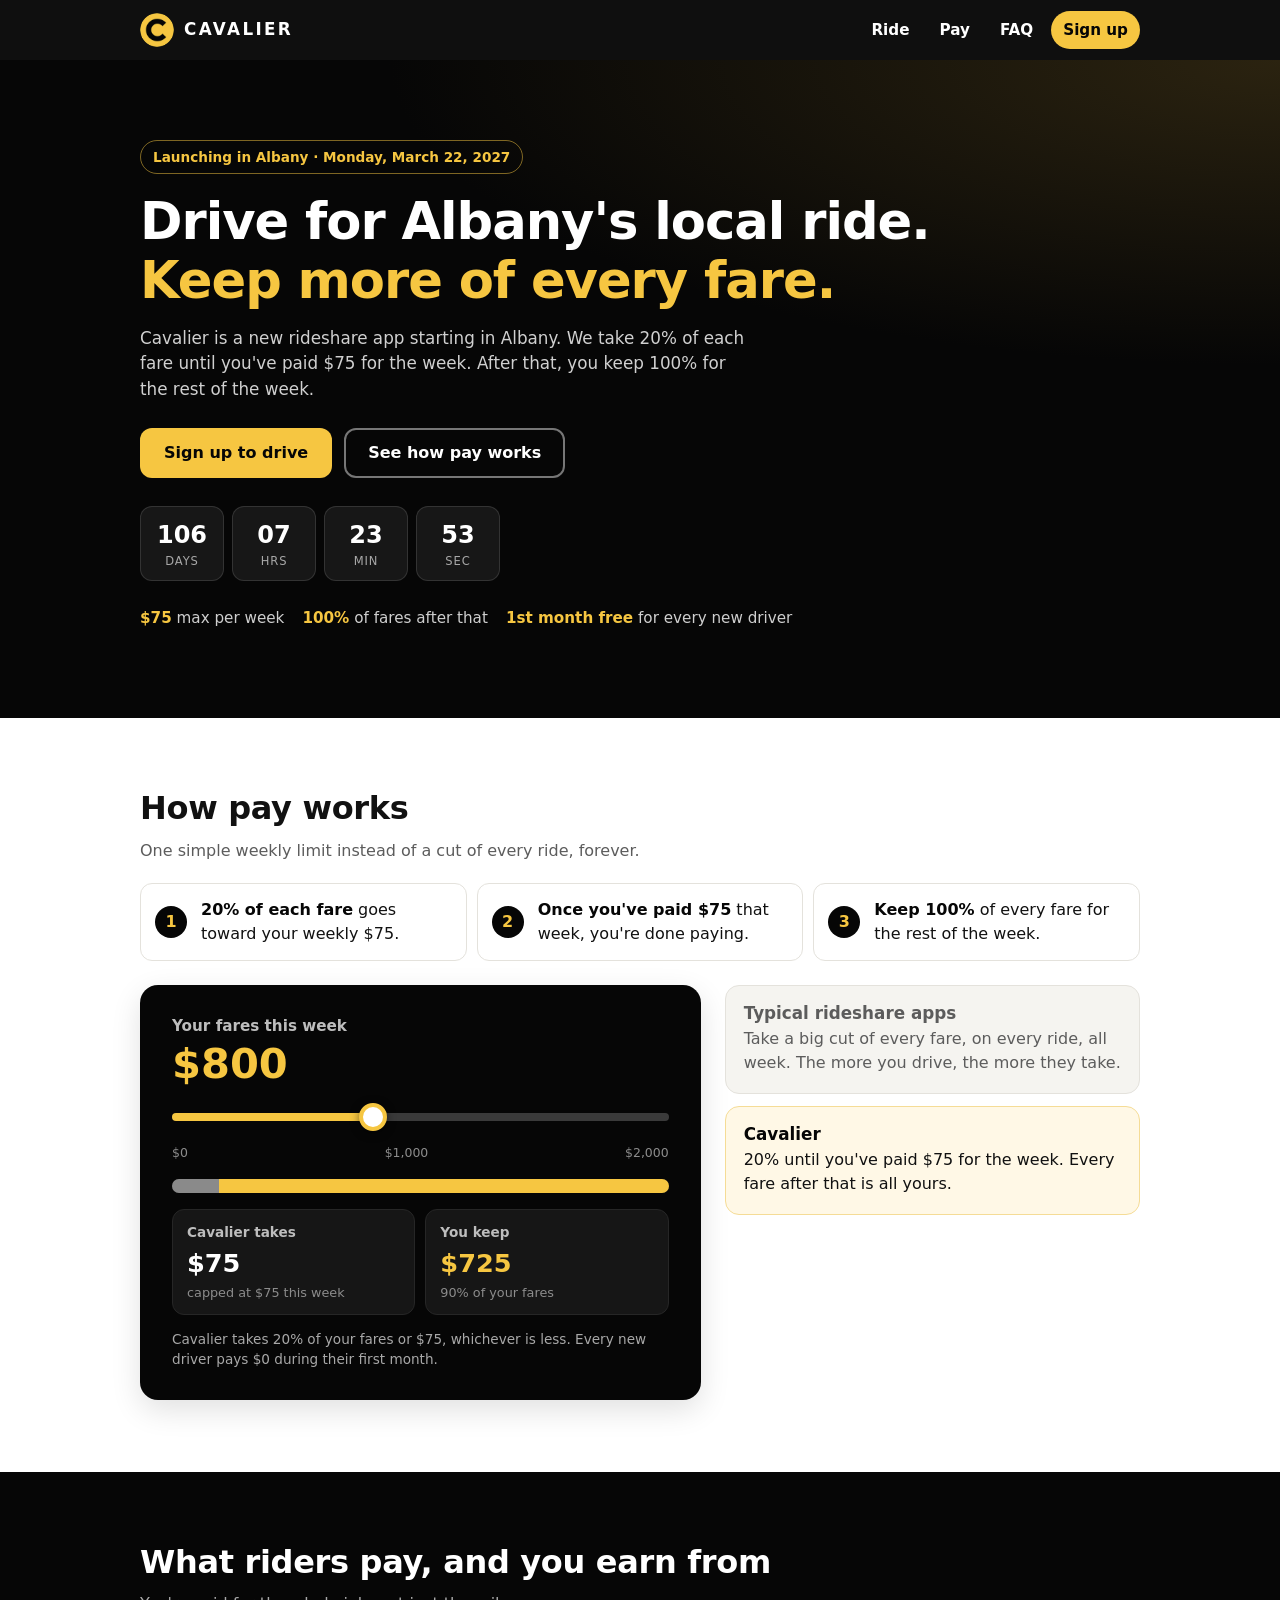
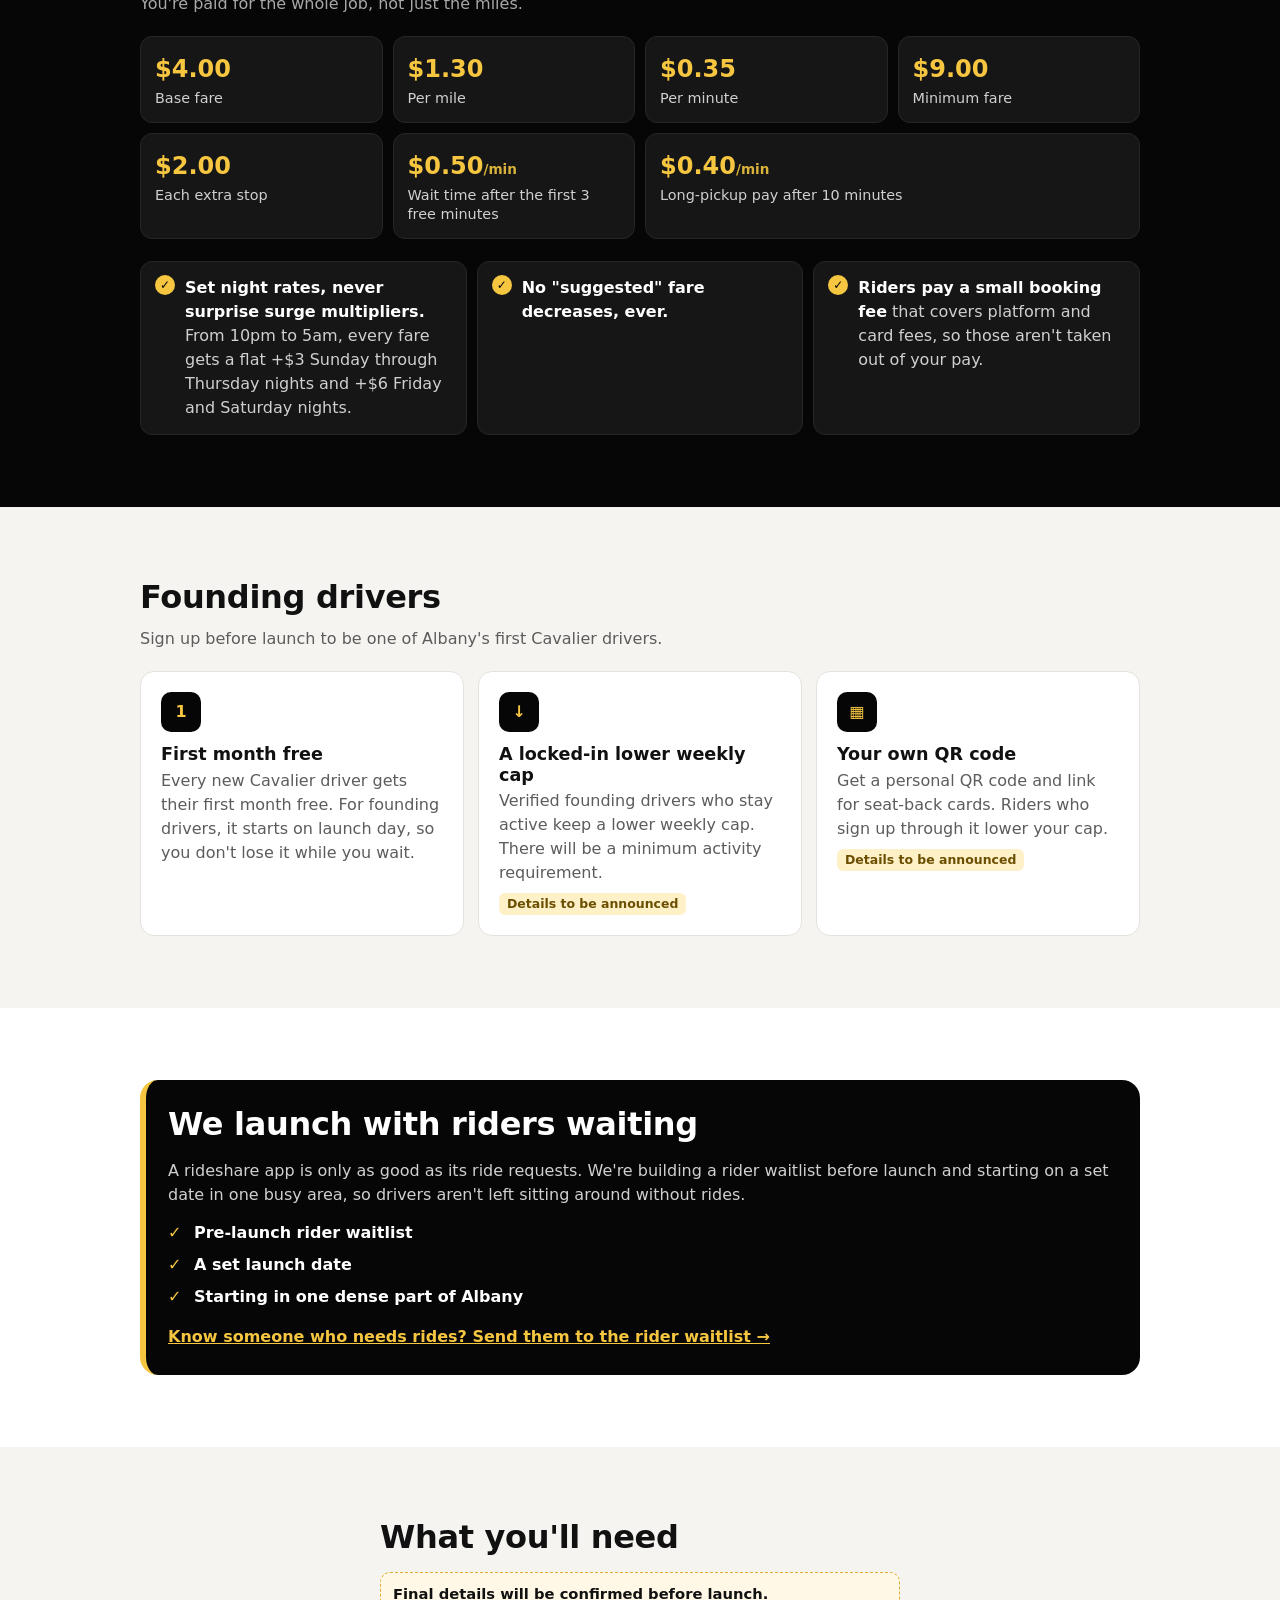
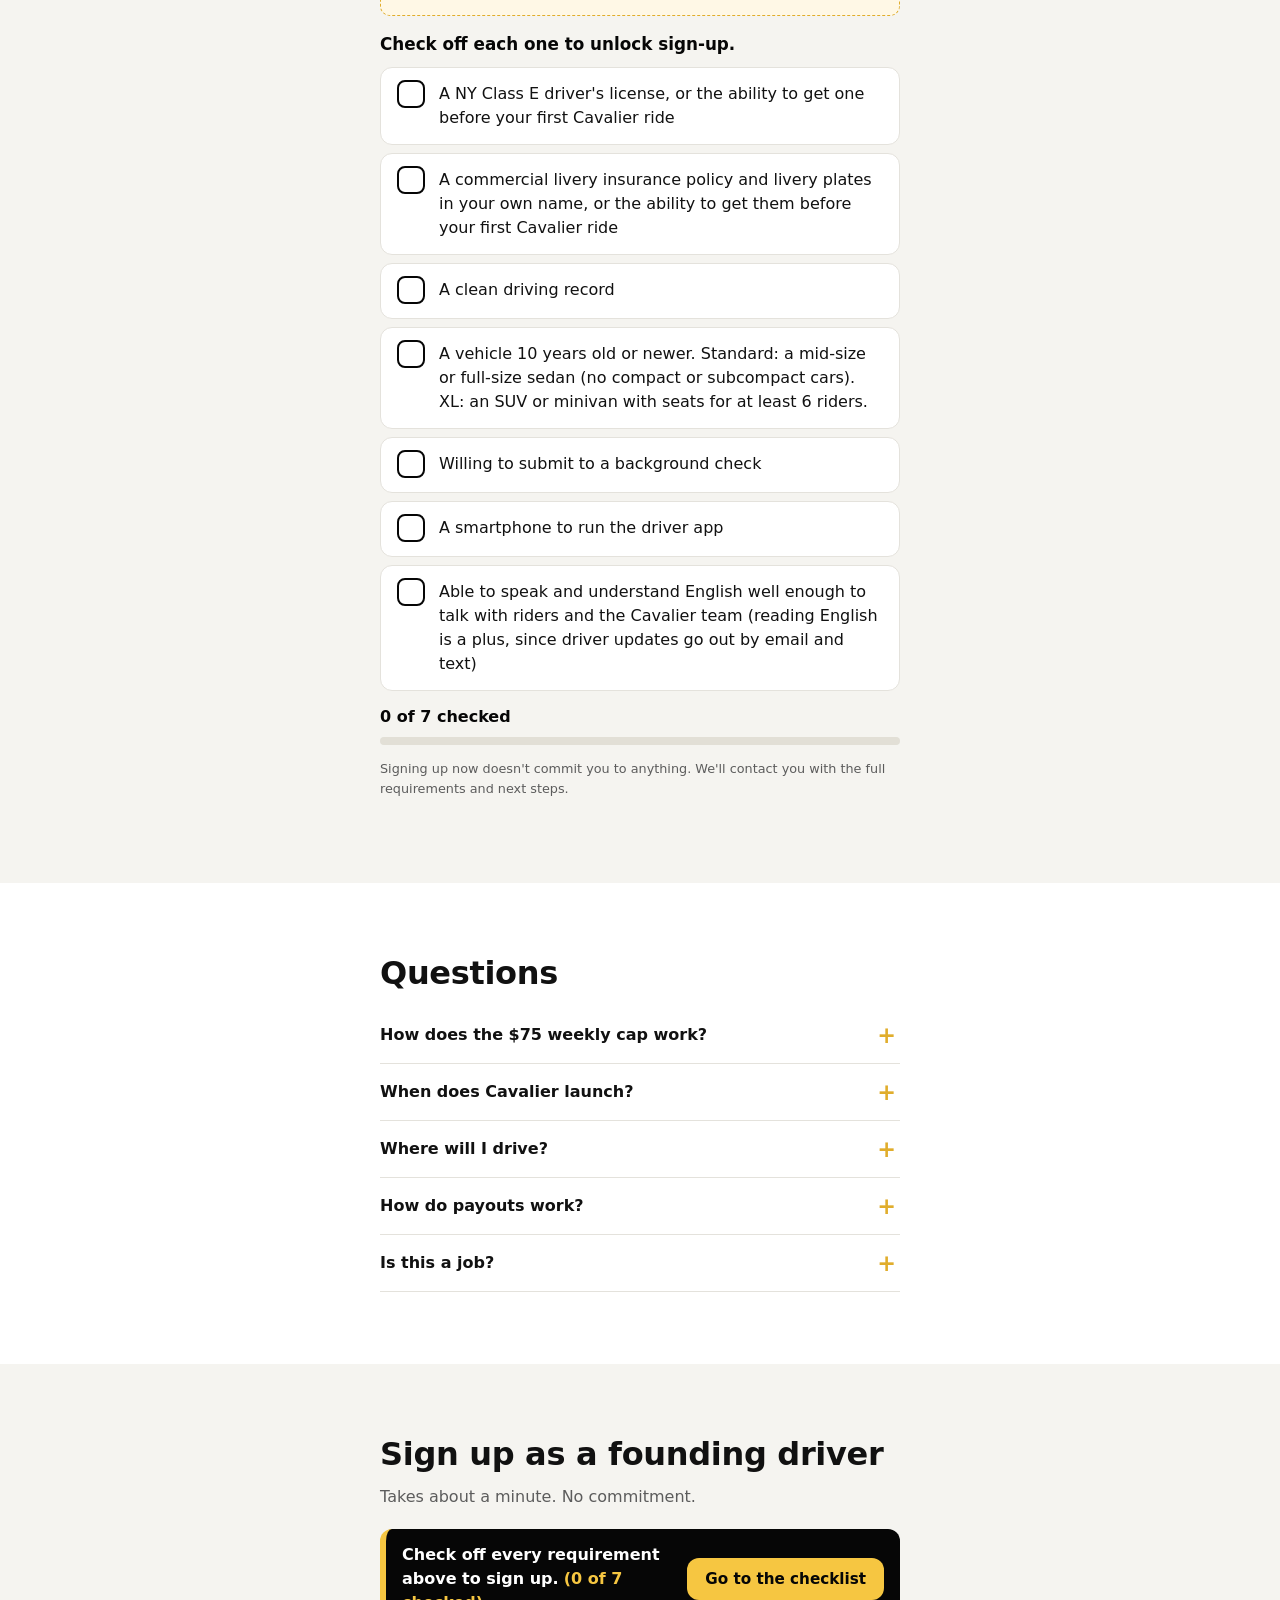
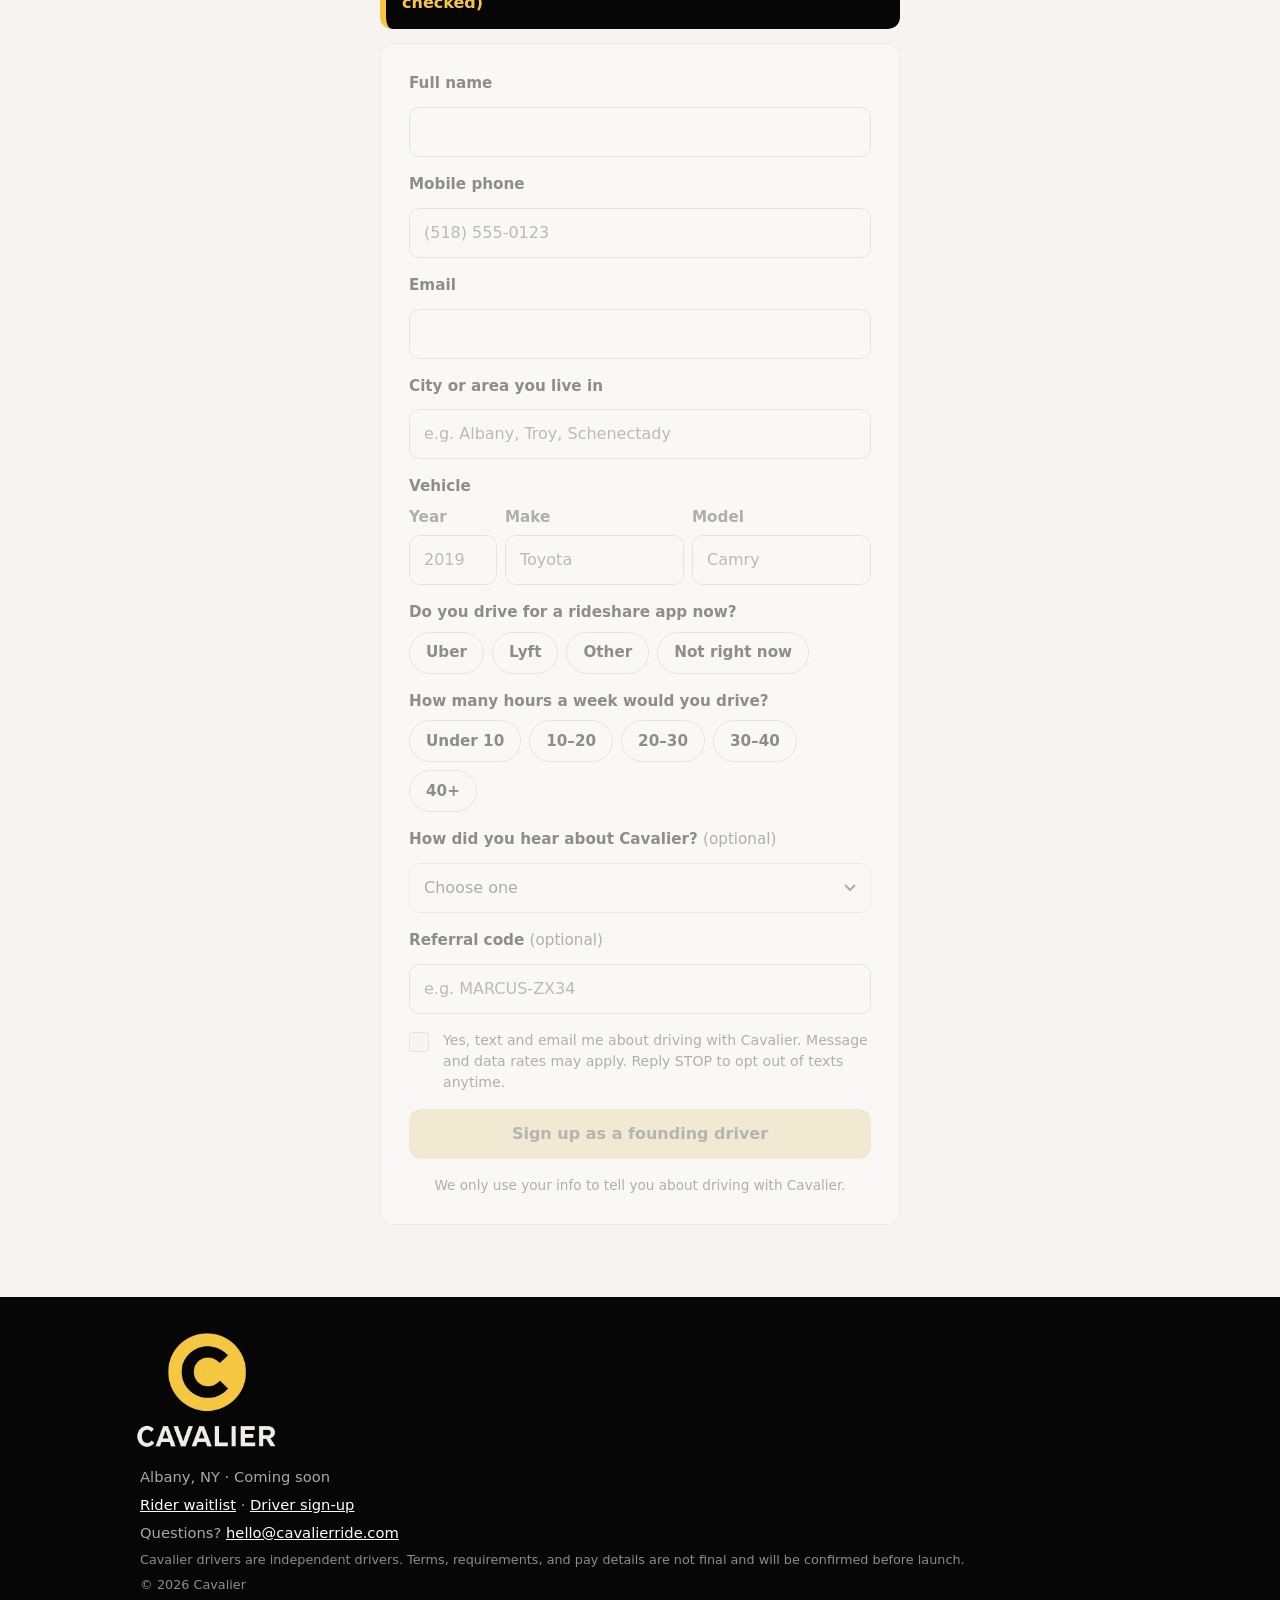
==== commit 33afecac: "Cache-bust JS/CSS so phones load the new form code" ====
--- a/drive.html
+++ b/drive.html
@@ -20,7 +20,7 @@
   <link rel="icon" type="image/png" sizes="192x192" href="assets/icon-192.png">
   <link rel="apple-touch-icon" sizes="180x180" href="assets/apple-touch-icon.png">
   <link rel="manifest" href="site.webmanifest">
-  <link rel="stylesheet" href="css/styles.css">
+  <link rel="stylesheet" href="css/styles.css?v=20261027a">
 </head>
 <body class="driver-page">
   <header class="site-header">
@@ -351,8 +351,8 @@
     </div>
   </footer>
 
-  <script src="js/config.js"></script>
+  <script src="js/config.js?v=20261027a"></script>
   <script src="js/vendor/qrcode.js"></script>
-  <script src="js/driver.js"></script>
+  <script src="js/driver.js?v=20261027a"></script>
 </body>
 </html>
--- a/css/styles.css
+++ b/css/styles.css
@@ -262,3 +262,36 @@
   .perks-dark{grid-template-columns:repeat(3,1fr)}
   .form-card{padding:28px}
 }
+
+/* ===== Rider home page (index.html): sign-up card in the hero — new classes only ===== */
+.hero-rider{padding:20px 0 28px}
+.hero-rider .pill{margin-bottom:12px;font-size:.8rem}
+.hero-rider h1{font-size:1.85rem;margin-bottom:10px}
+.hero-rider .hero-savings{font-size:1.05rem;margin:0 0 16px}
+.hero-grid{display:grid;gap:0}
+.lede-wide,.countdown-wide{display:none}
+.signup-card{background:#fff;color:var(--ink);border-radius:18px;box-shadow:0 18px 40px rgba(0,0,0,.35);padding:20px 18px 18px;scroll-margin-top:72px}
+.signup-card h2{font-size:1.35rem;margin:0 0 2px}
+.signup-sub{color:var(--muted);font-size:.92rem;margin:0 0 14px}
+.signup-card .form{gap:12px}
+.signup-card .thanks{border:0;box-shadow:none;padding:8px 0 0}
+.drive-line{margin:16px 0 0;text-align:center;font-size:.98rem}
+.drive-line a{color:var(--gold);font-weight:700;text-decoration:none;border-bottom:1px solid rgba(246,198,65,.45);padding-bottom:2px}
+.drive-line a:hover{border-bottom-color:var(--gold)}
+.why-cta{margin-top:24px}
+.drive-banner{background:var(--black);color:#d0d0d0;padding:22px 0}
+.drive-banner-inner{display:flex;flex-direction:column;gap:12px;align-items:flex-start}
+.drive-banner p{margin:0}
+.drive-banner strong{color:#fff}
+@media (min-width:720px){
+  .hero-rider{padding:56px 0 64px}
+  .hero-rider h1{font-size:3rem}
+  .hero-rider .hero-savings{font-size:1.35rem}
+  .hero-grid{grid-template-columns:1.1fr .9fr;gap:24px 48px;align-items:center}
+  .hero-copy{align-self:center}
+  .lede-wide{display:block}
+  .countdown-wide:not([hidden]){display:grid}
+  .signup-card{padding:28px 26px 22px}
+  .drive-line{grid-column:2;margin-top:0}
+  .drive-banner-inner{flex-direction:row;align-items:center;justify-content:space-between}
+}
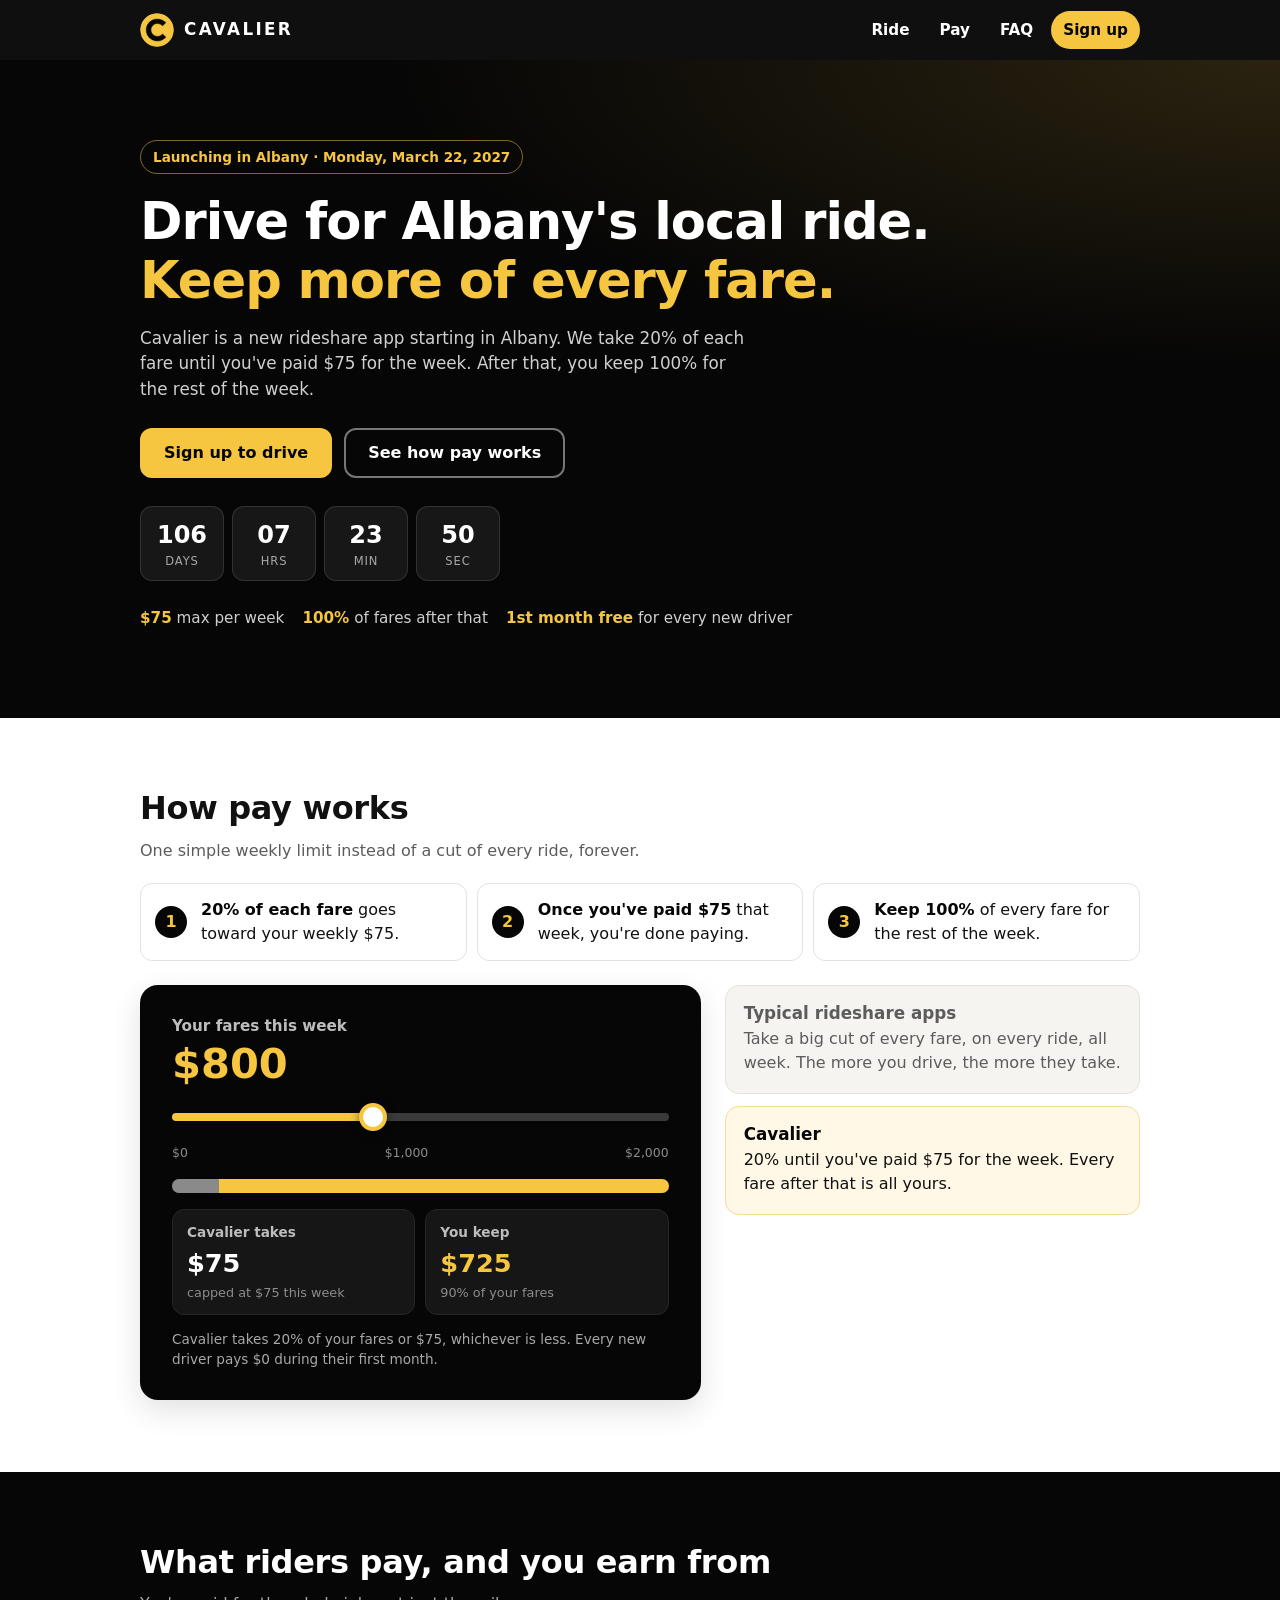
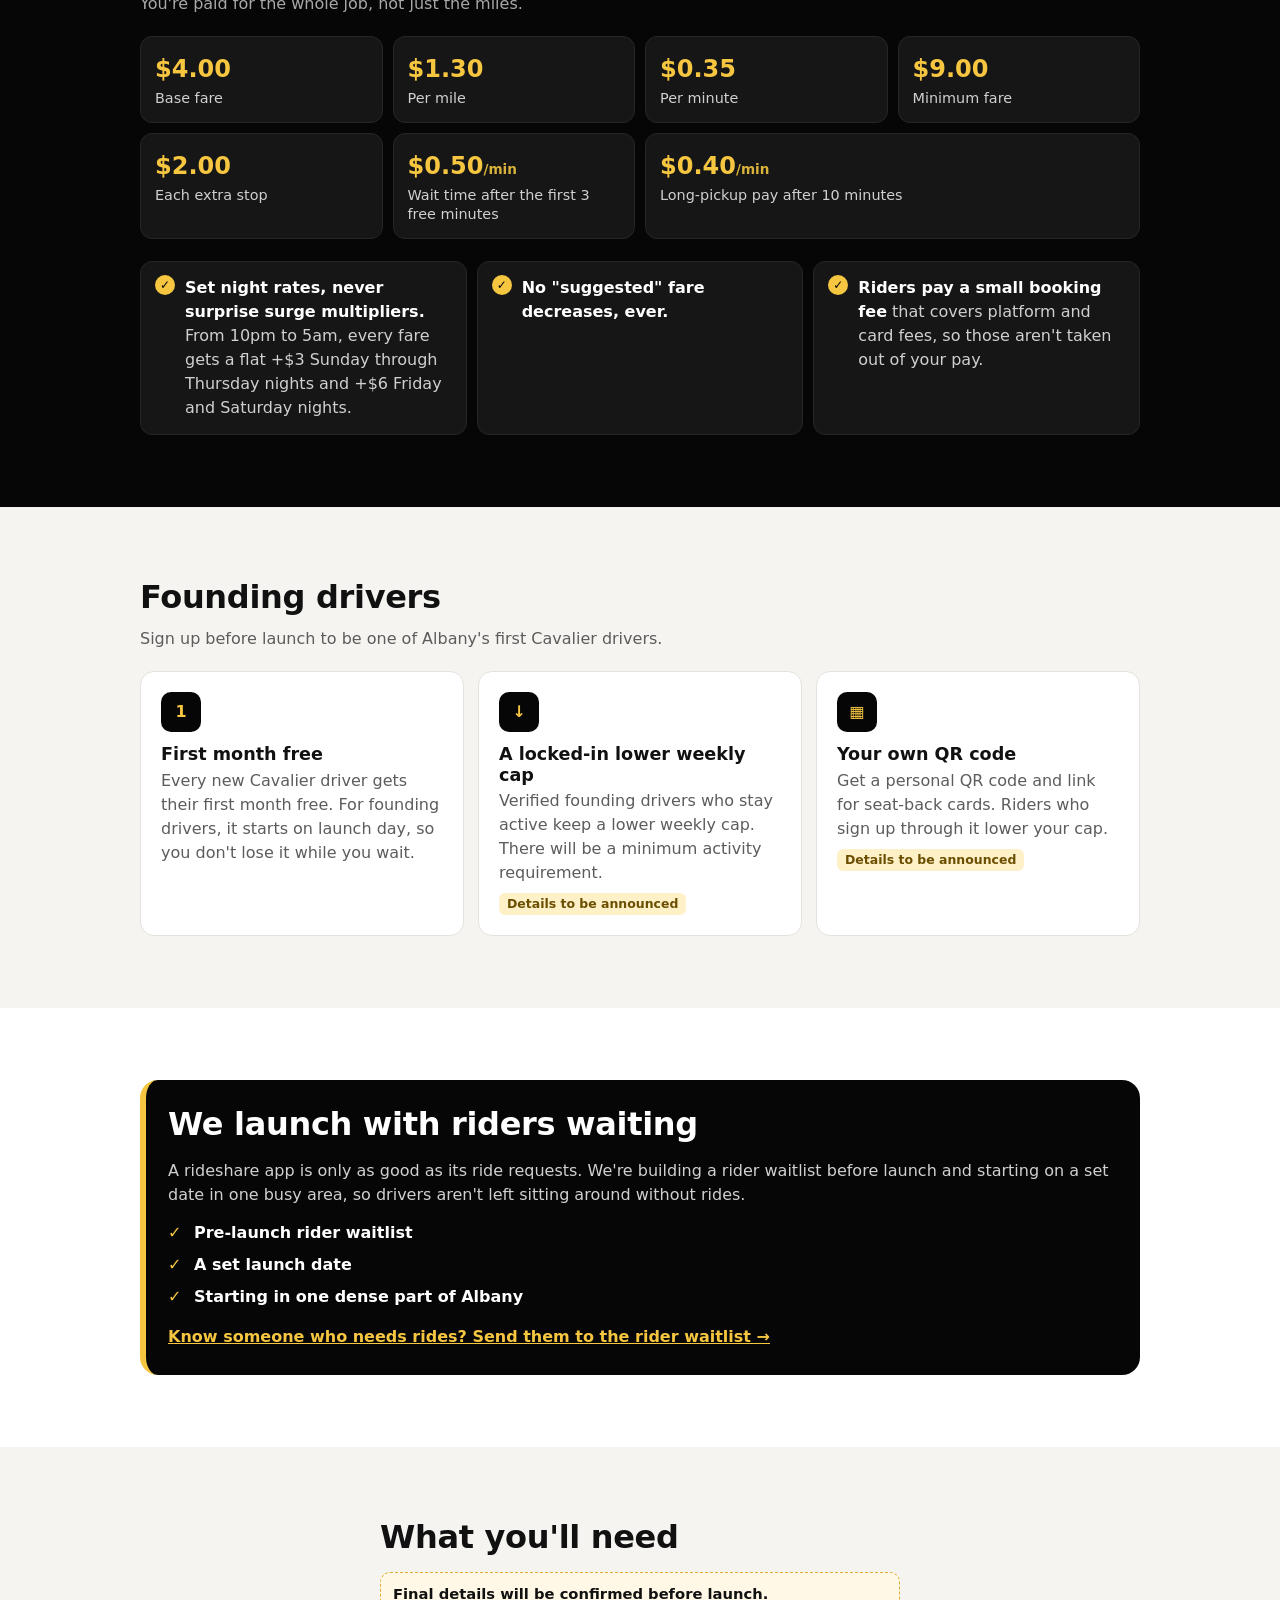
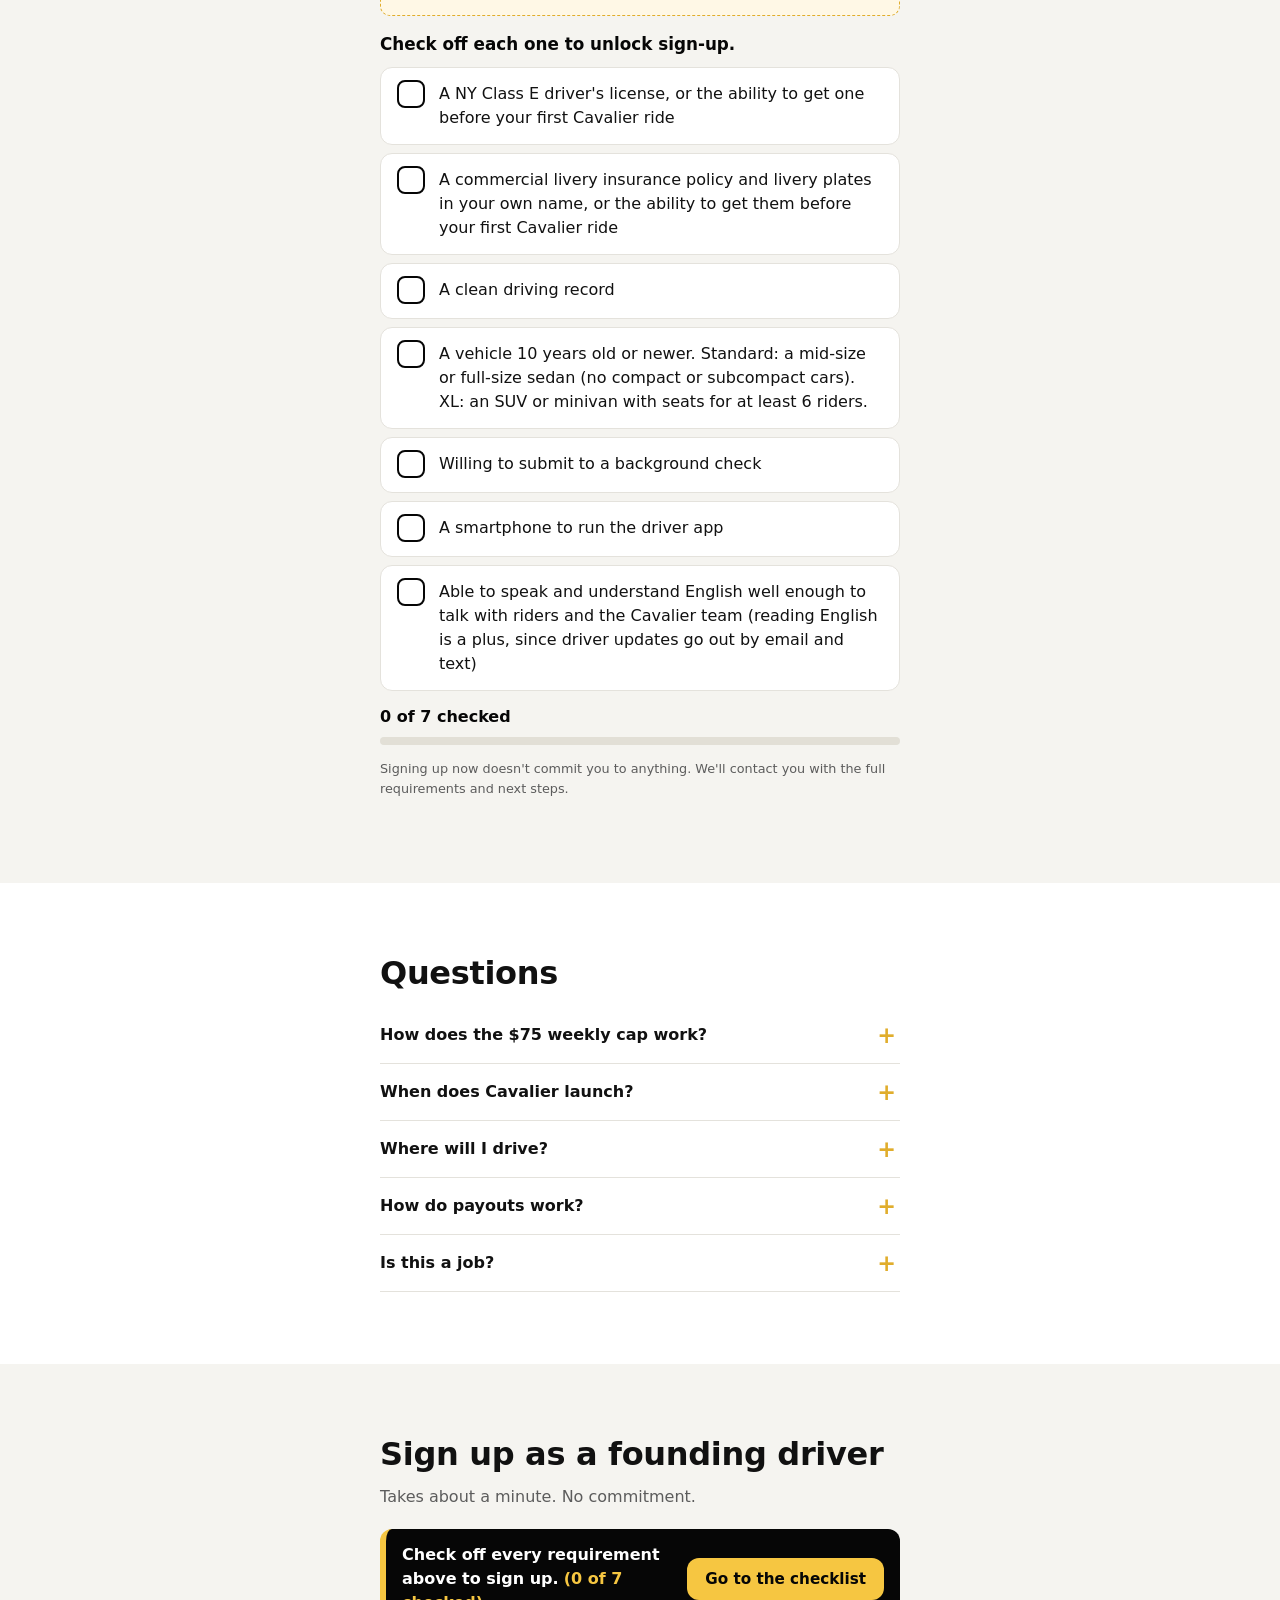
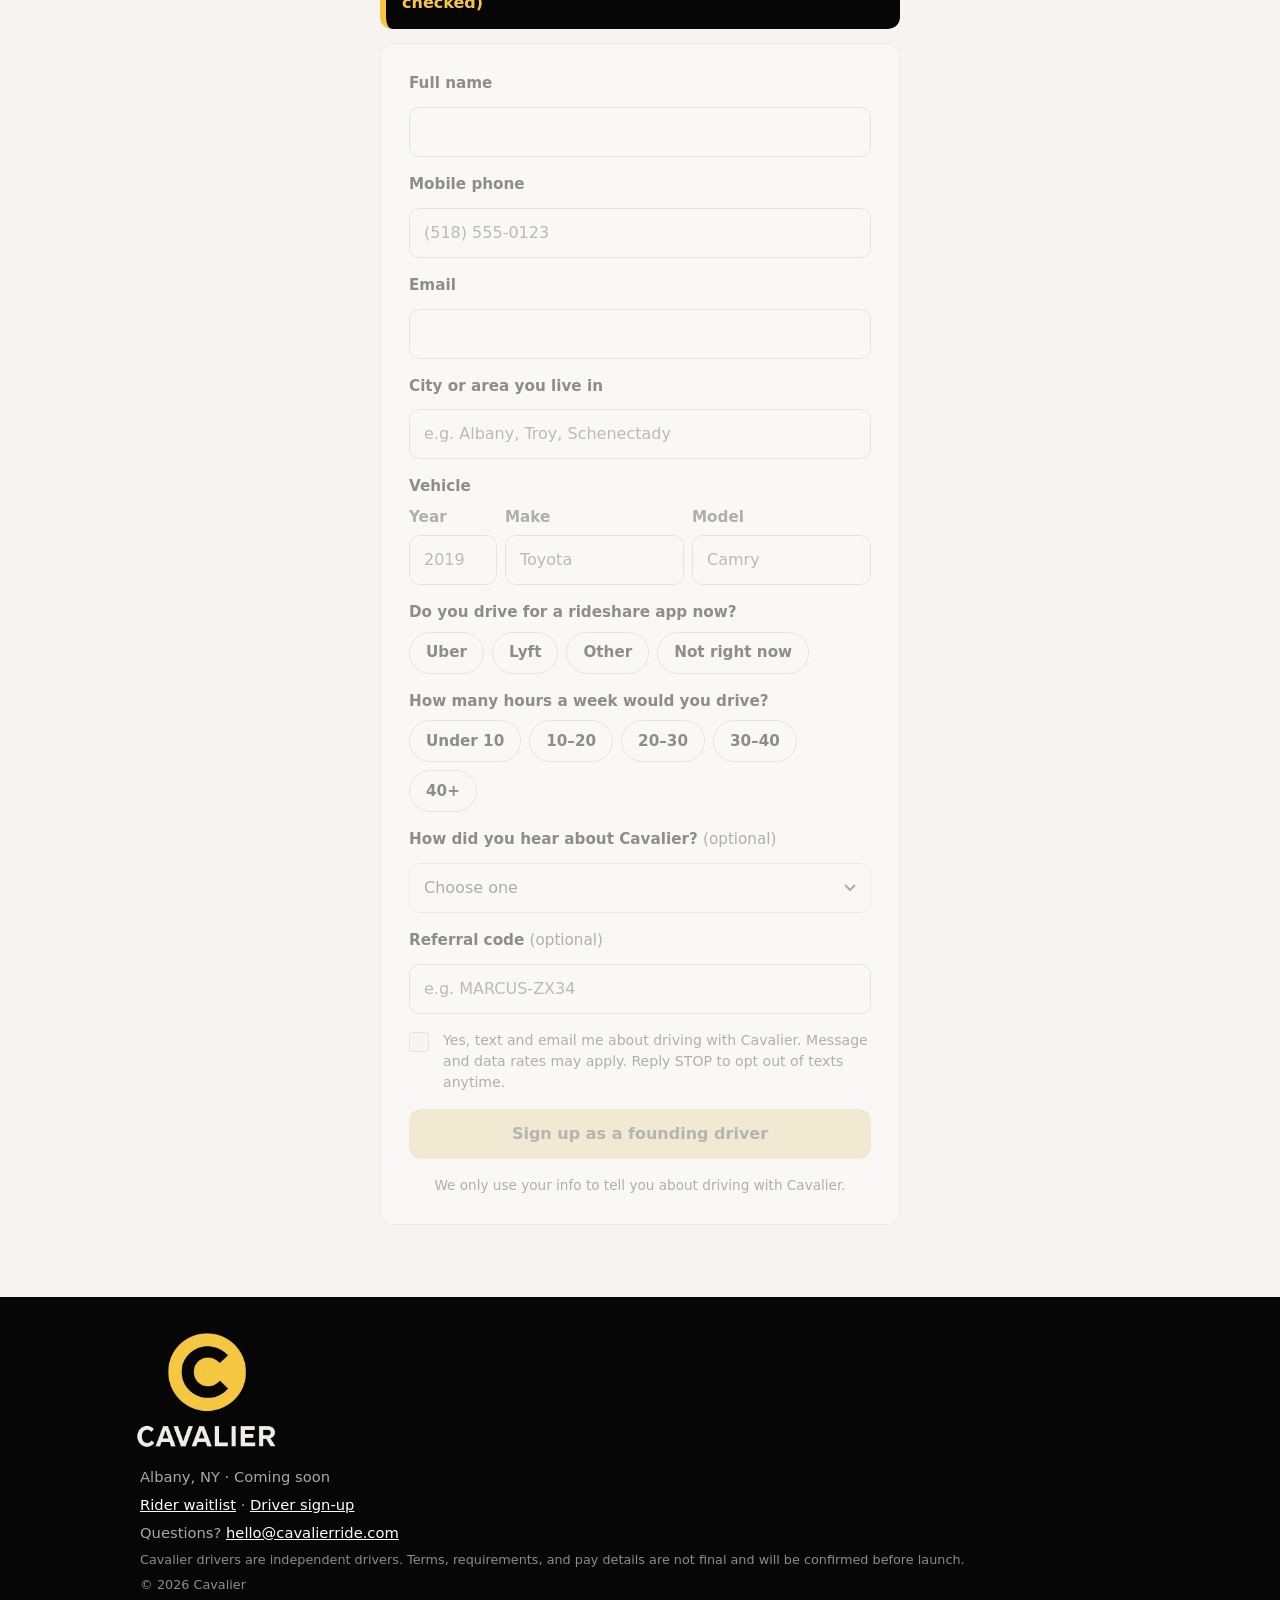
==== commit c3303173: "Rider pitch: same price every time, no surge, usually cheaper; drop 20-30% claim" ====
--- a/drive.html
+++ b/drive.html
@@ -20,7 +20,7 @@
   <link rel="icon" type="image/png" sizes="192x192" href="assets/icon-192.png">
   <link rel="apple-touch-icon" sizes="180x180" href="assets/apple-touch-icon.png">
   <link rel="manifest" href="site.webmanifest">
-  <link rel="stylesheet" href="css/styles.css?v=20261027a">
+  <link rel="stylesheet" href="css/styles.css?v=20261027b">
 </head>
 <body class="driver-page">
   <header class="site-header">
--- a/css/styles.css
+++ b/css/styles.css
@@ -139,6 +139,7 @@
   .hero h1{font-size:3.2rem}
   .hero-ctas{flex-direction:row}
   .cards{grid-template-columns:repeat(3,1fr)}
+  .cards-4{grid-template-columns:repeat(2,1fr)}
   .perks{grid-template-columns:1fr 1fr}
   .section{padding:72px 0}
   h2{font-size:2rem}
@@ -295,3 +296,5 @@
   .drive-line{grid-column:2;margin-top:0}
   .drive-banner-inner{flex-direction:row;align-items:center;justify-content:space-between}
 }
+
+@media (min-width:980px){.cards-4{grid-template-columns:repeat(4,1fr)}}
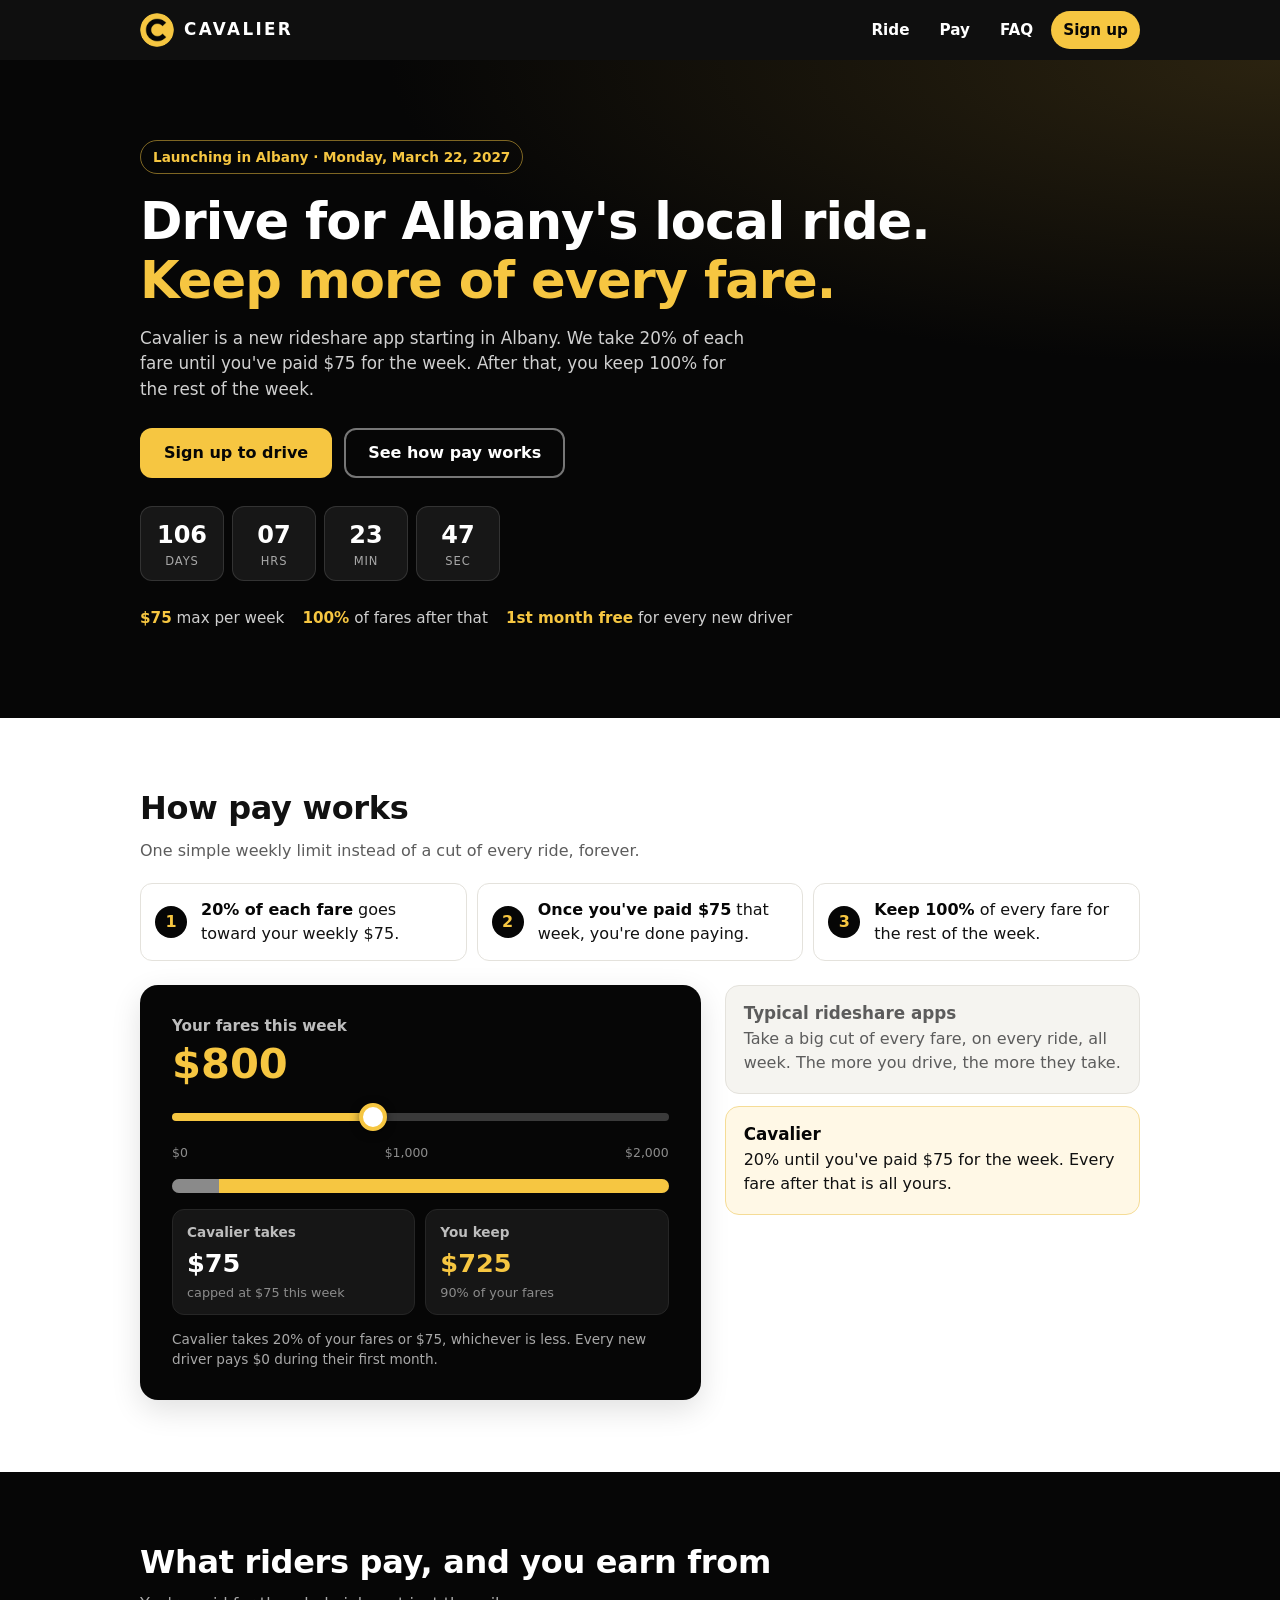
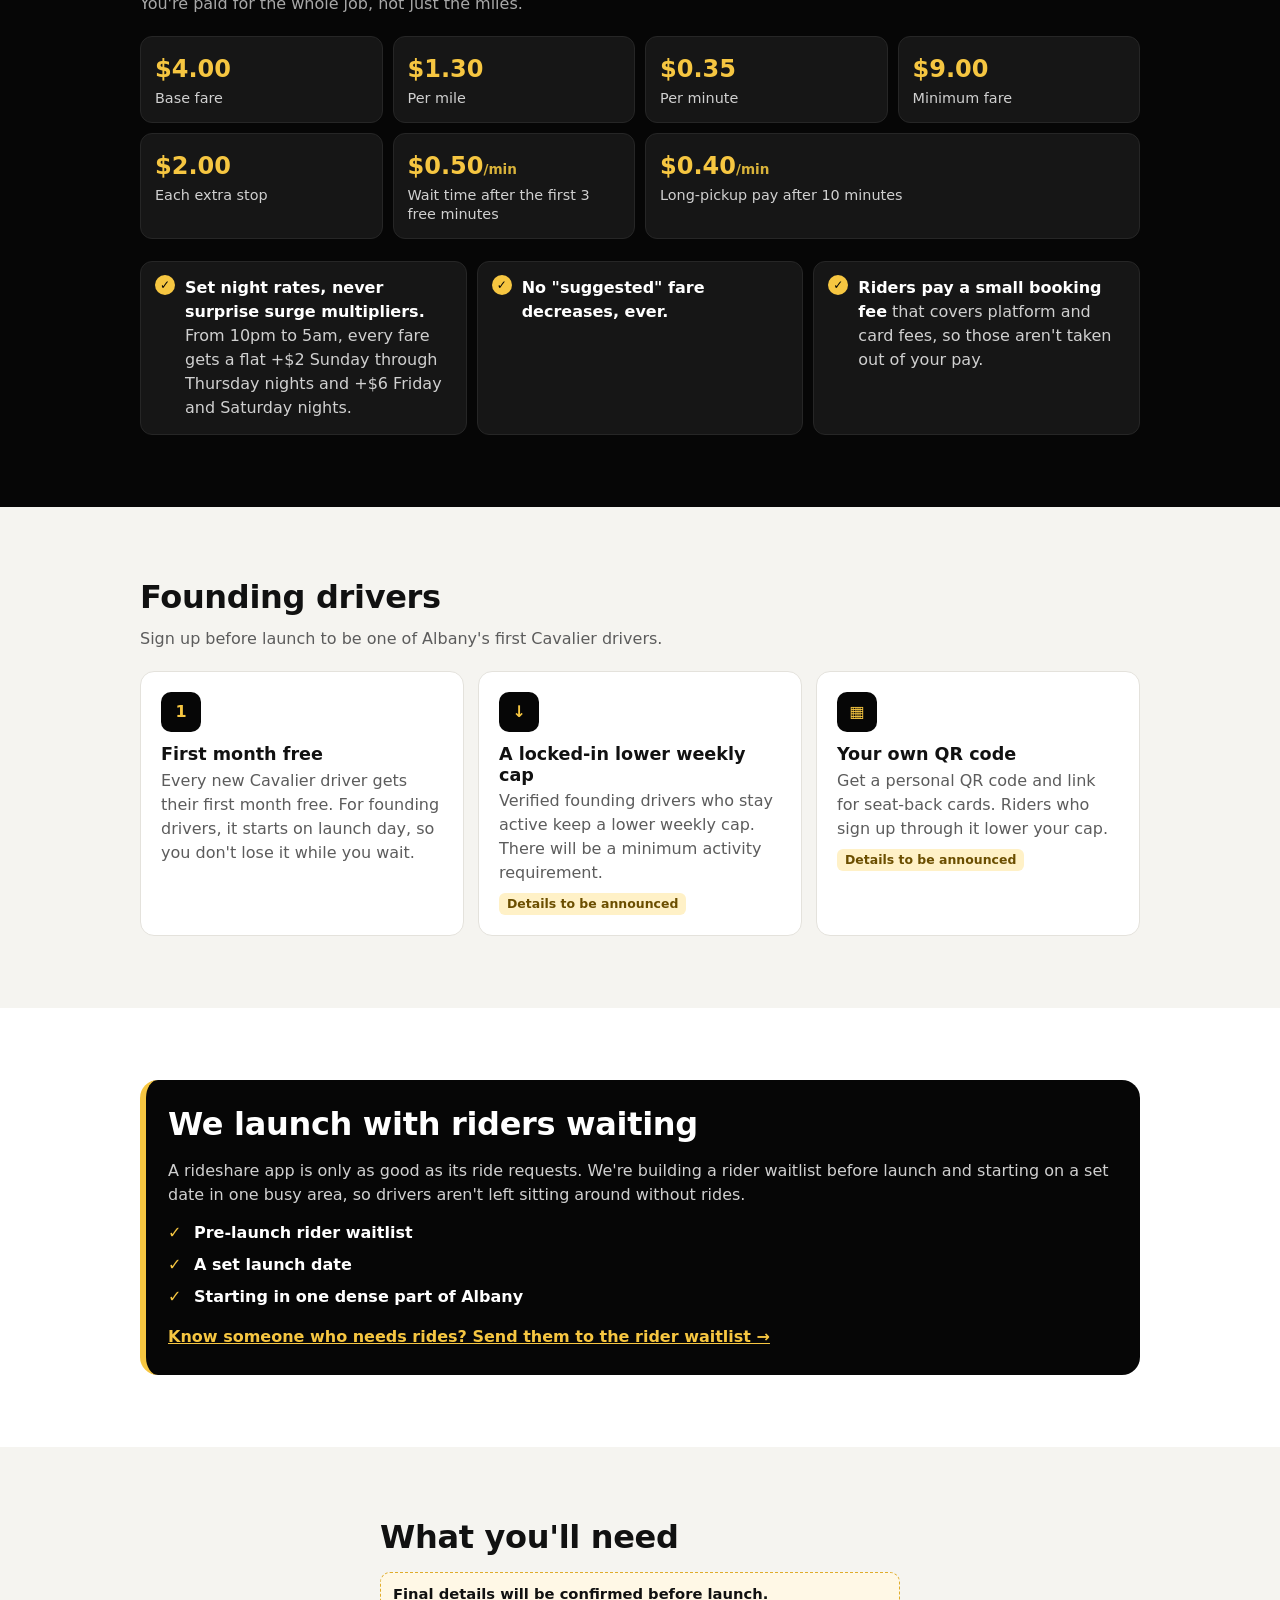
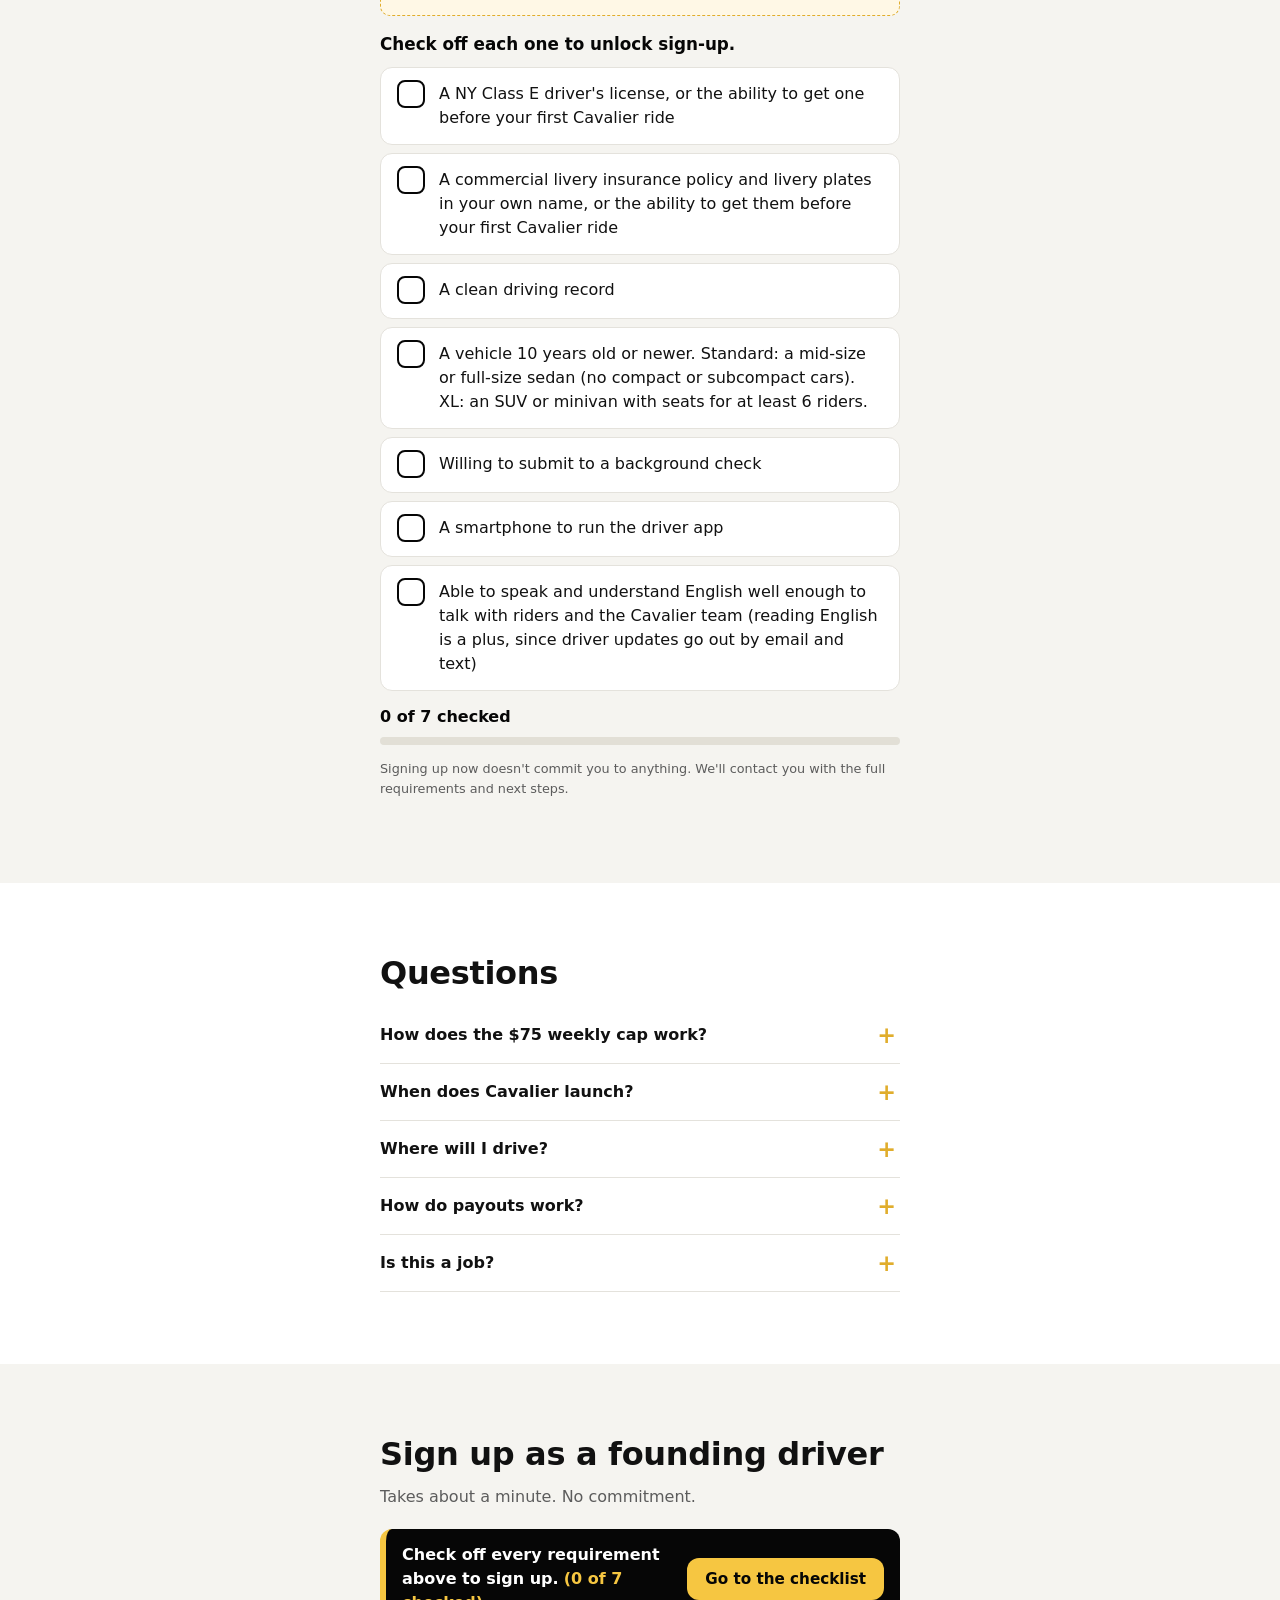
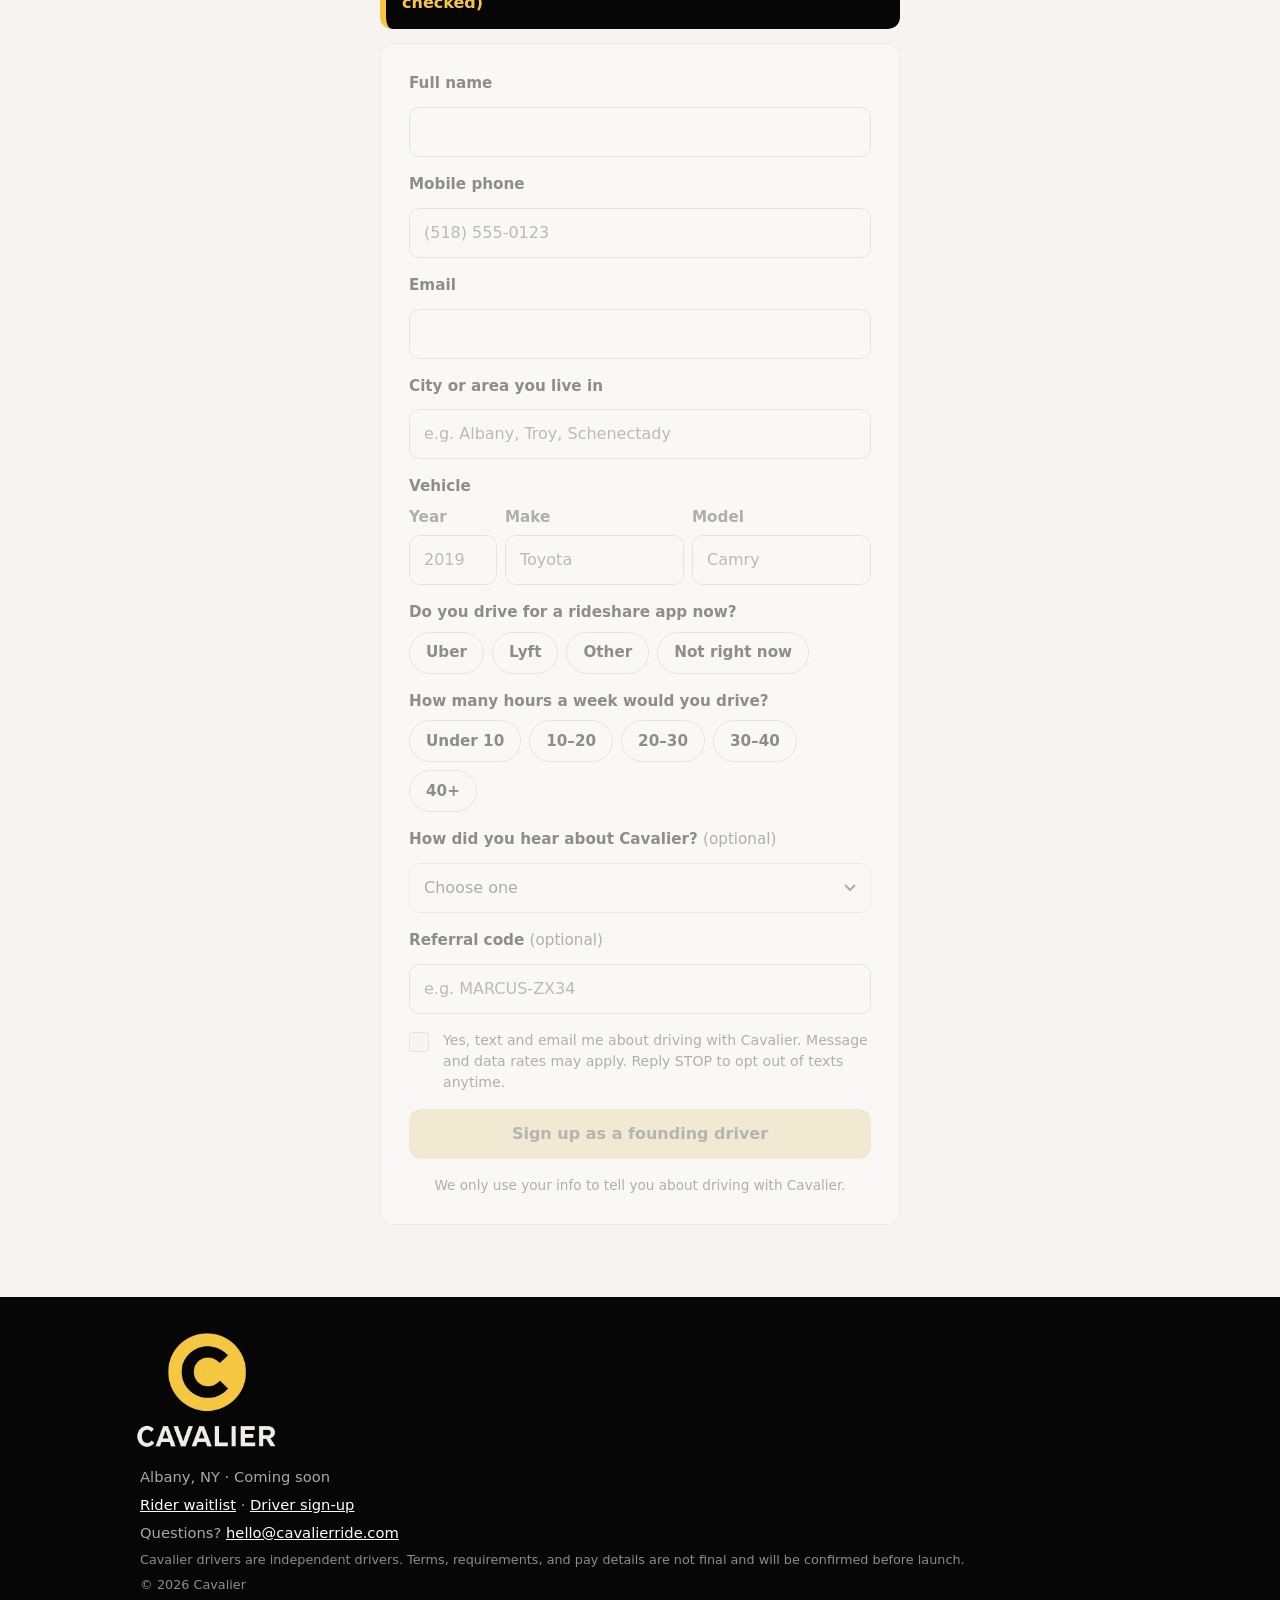
==== commit 92f845fa: "Lower Sun–Thu night rate to +$2 on driver page" ====
--- a/drive.html
+++ b/drive.html
@@ -114,7 +114,7 @@
           <div class="rate"><span class="rate-val">$0.40<small>/min</small></span><span class="rate-name">Long-pickup pay after 10 minutes</span></div>
         </div>
         <ul class="perks perks-dark">
-          <li><strong>Set night rates, never surprise surge multipliers.</strong> From 10pm to 5am, every fare gets a flat +$3 Sunday through Thursday nights and +$6 Friday and Saturday nights.</li>
+          <li><strong>Set night rates, never surprise surge multipliers.</strong> From 10pm to 5am, every fare gets a flat +$2 Sunday through Thursday nights and +$6 Friday and Saturday nights.</li>
           <li><strong>No "suggested" fare decreases, ever.</strong></li>
           <li><strong>Riders pay a small booking fee</strong> that covers platform and card fees, so those aren't taken out of your pay.</li>
         </ul>
